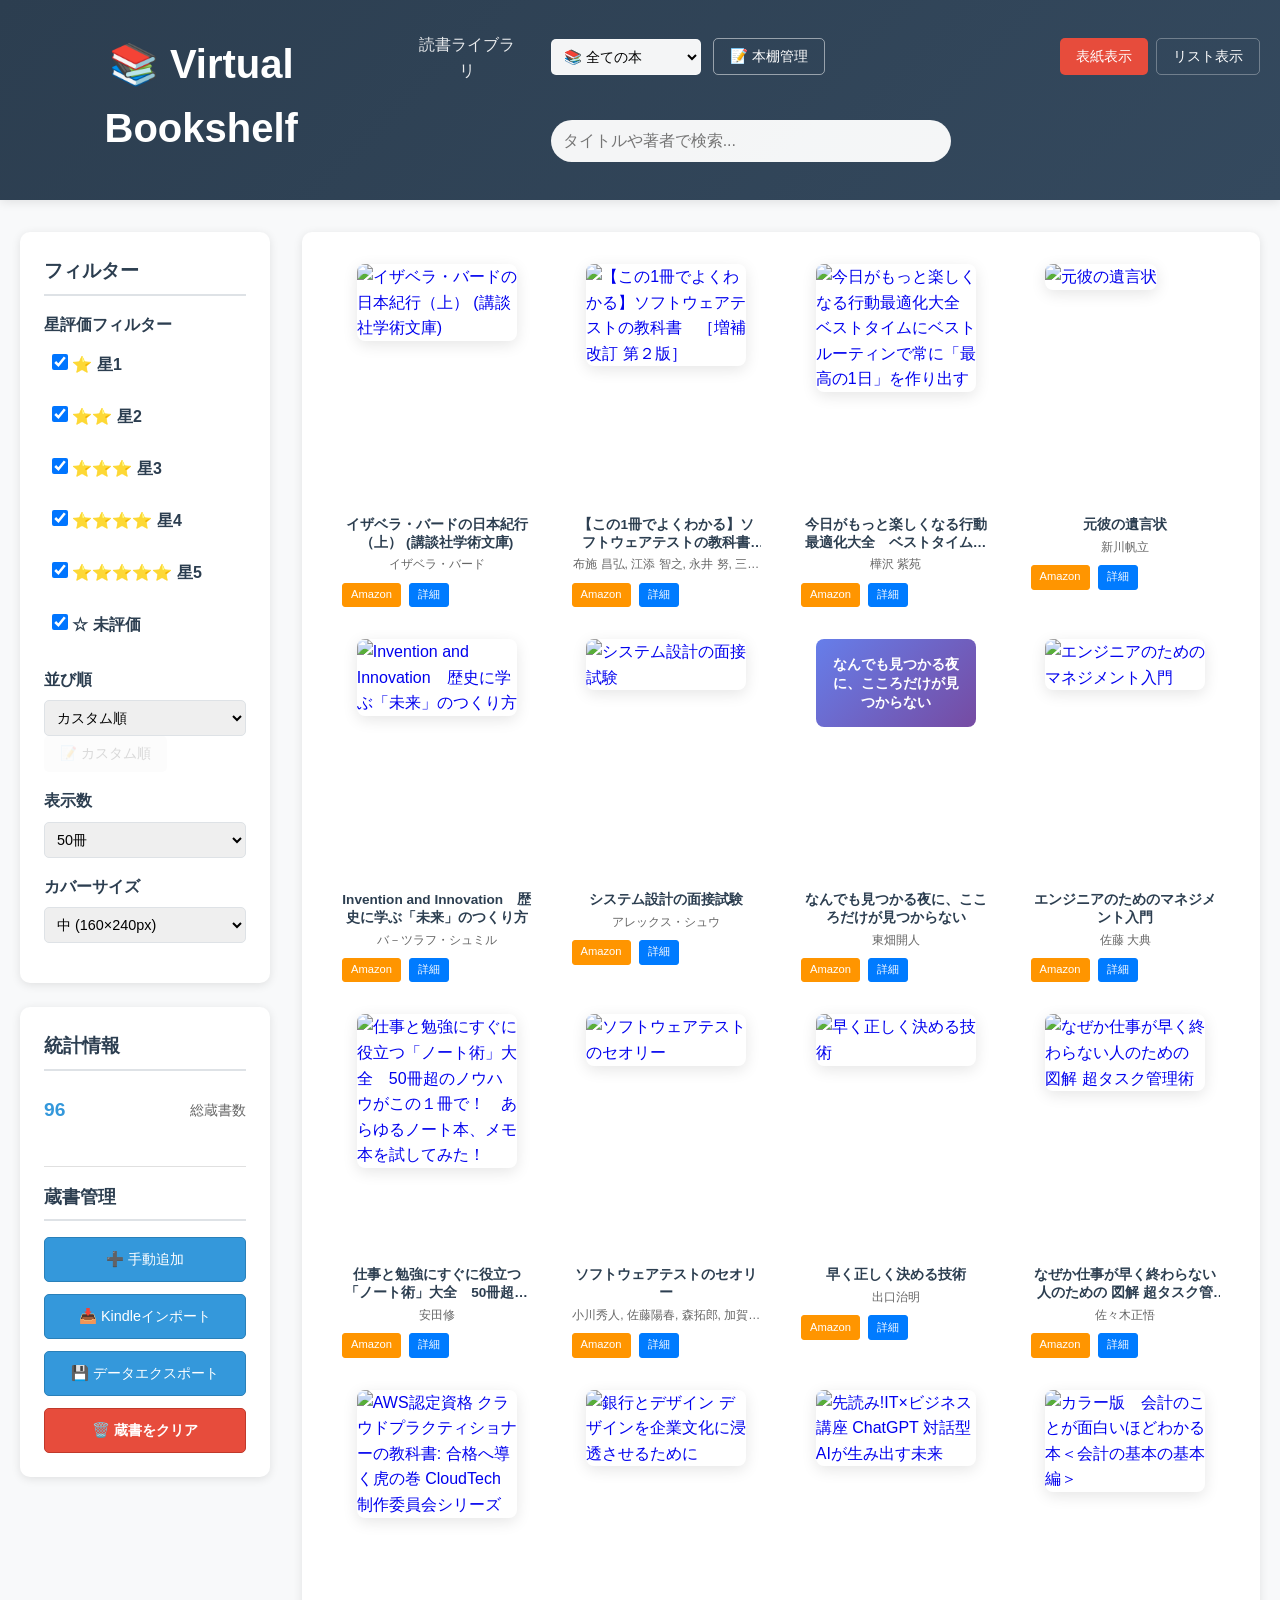
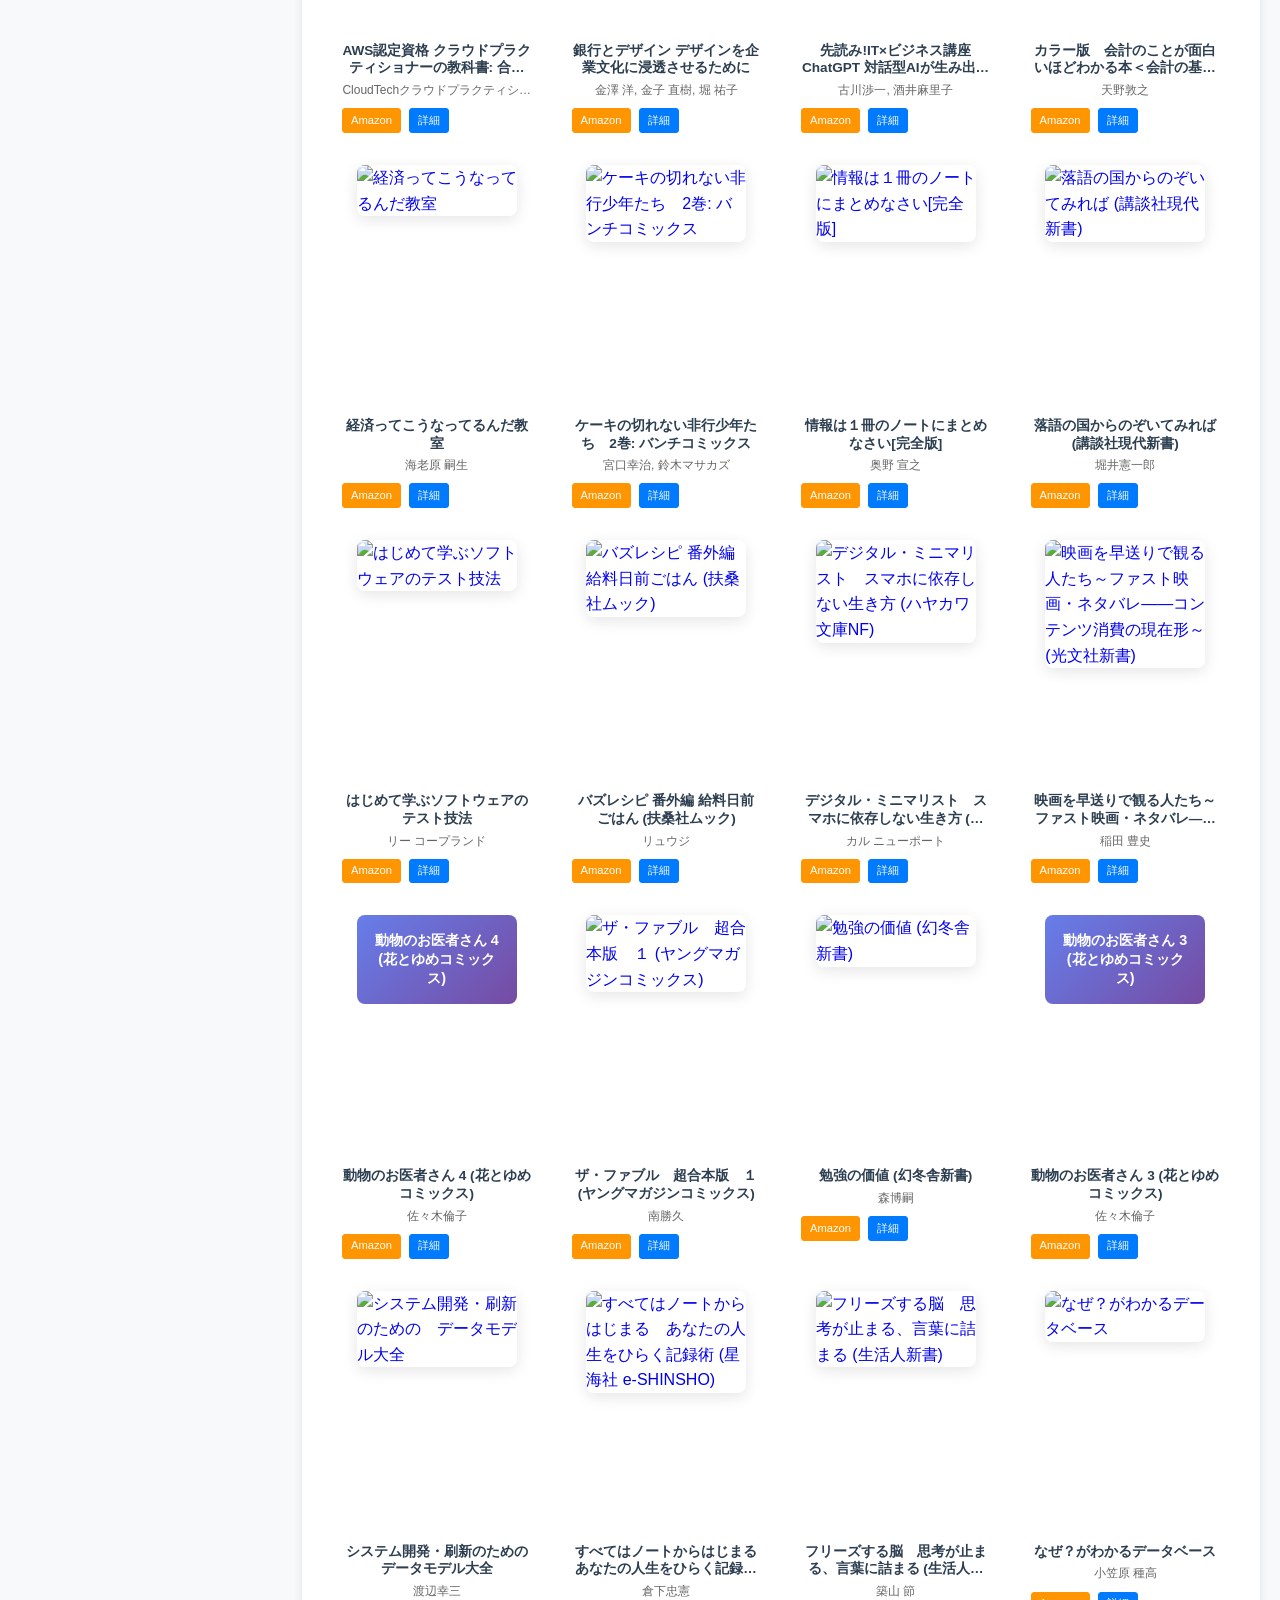
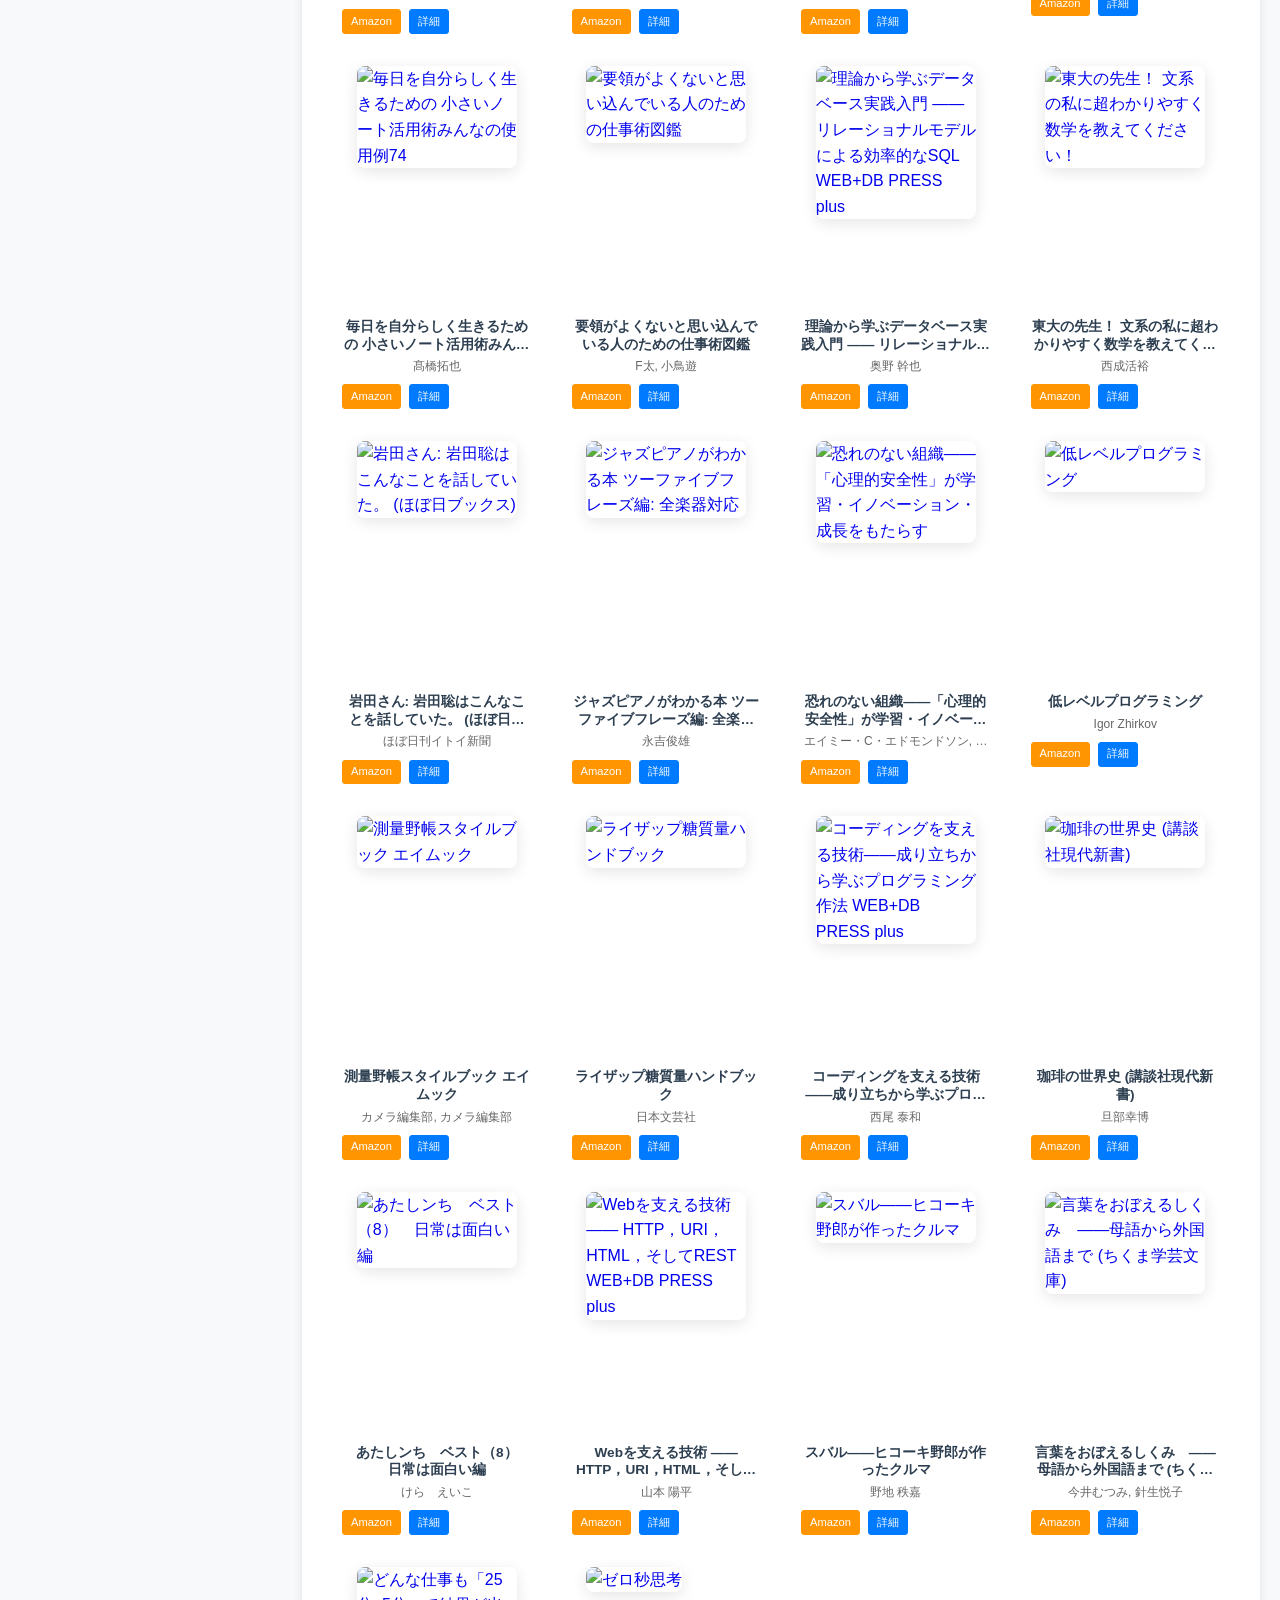
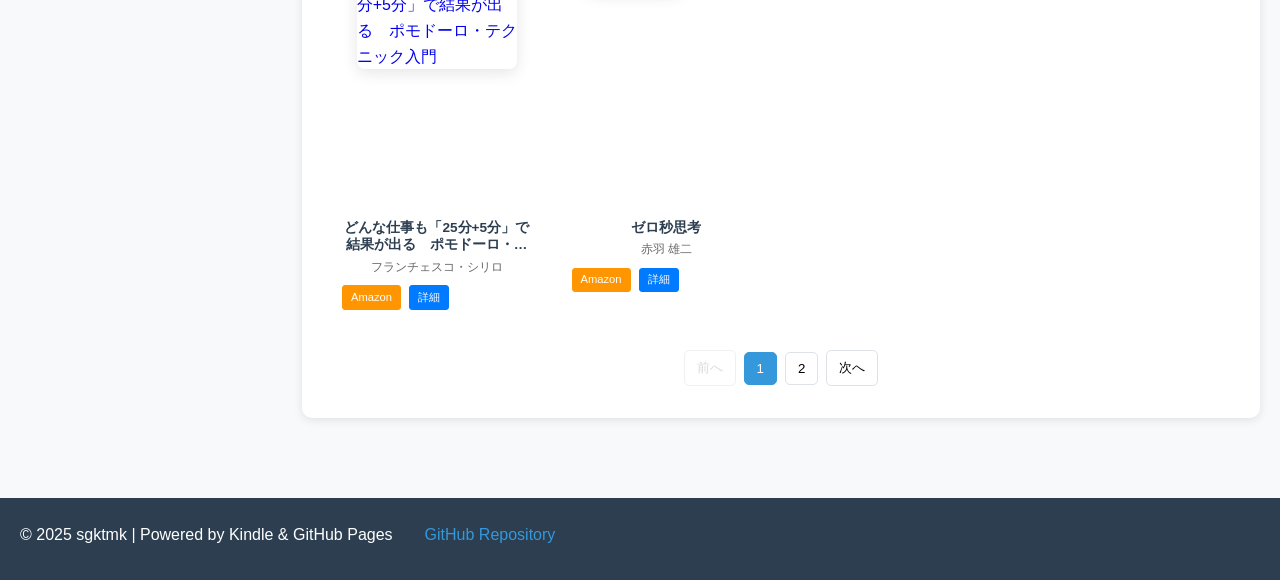
==== index.html @ 52f79abc "設定変更" ====
<!DOCTYPE html>
<html lang="ja">
<head>
    <meta charset="UTF-8">
    <meta name="viewport" content="width=device-width, initial-scale=1.0">
    <title>Virtual Bookshelf - 読書ライブラリ</title>
    <meta name="description" content="個人読書コレクション - お気に入りの本を美しく展示">
    
    <!-- Open Graph for social sharing -->
    <meta property="og:title" content="Virtual Bookshelf - 読書ライブラリ">
    <meta property="og:description" content="お気に入りコレクション">
    <meta property="og:type" content="website">
    
    <link rel="icon" href="data:image/svg+xml,<svg xmlns='http://www.w3.org/2000/svg' viewBox='0 0 100 100'><text y='.9em' font-size='90'>📚</text></svg>">
    <link rel="stylesheet" href="css/bookshelf.css">

</head>
<body>
    <header class="header">
        <div class="container">
            <h1 class="header-title">📚 Virtual Bookshelf</h1>
            <p class="header-subtitle">読書ライブラリ</p>
            
            <div class="header-controls">
                <div class="bookshelf-controls">
                    <select id="bookshelf-selector" class="bookshelf-selector">
                        <option value="all">📚 全ての本</option>
                    </select>
                    <button id="manage-bookshelves" class="btn btn-outline">📝 本棚管理</button>
                    <button id="view-static-page" class="btn btn-secondary" style="display: none;">🌐 静的ページ</button>
                </div>
                
                <div class="view-toggle">
                    <button id="view-covers" class="btn btn-primary active">表紙表示</button>
                    <button id="view-list" class="btn btn-secondary">リスト表示</button>
                </div>
                
                <div class="search-box">
                    <input type="text" id="search-input" placeholder="タイトルや著者で検索...">
                </div>
            </div>
        </div>
    </header>

    <main class="main">
        <div class="container">
            <aside class="sidebar">
                <div class="filter-section">
                    <h3>フィルター</h3>
                    
                    <div class="filter-group">
                        <label>星評価フィルター</label>
                        <div class="star-filter-checkboxes">
                            <label class="checkbox-label">
                                <input type="checkbox" id="star-1" value="1" checked>
                                ⭐ 星1
                            </label>
                            <label class="checkbox-label">
                                <input type="checkbox" id="star-2" value="2" checked>
                                ⭐⭐ 星2
                            </label>
                            <label class="checkbox-label">
                                <input type="checkbox" id="star-3" value="3" checked>
                                ⭐⭐⭐ 星3
                            </label>
                            <label class="checkbox-label">
                                <input type="checkbox" id="star-4" value="4" checked>
                                ⭐⭐⭐⭐ 星4
                            </label>
                            <label class="checkbox-label">
                                <input type="checkbox" id="star-5" value="5" checked>
                                ⭐⭐⭐⭐⭐ 星5
                            </label>
                            <label class="checkbox-label">
                                <input type="checkbox" id="star-0" value="0" checked>
                                ☆ 未評価
                            </label>
                        </div>
                    </div>
                    
                    <div class="filter-group">
                        <label>並び順</label>
                        <select id="sort-order">
                            <option value="custom" selected>カスタム順</option>
                            <option value="acquiredTime">購入日</option>
                            <option value="title">タイトル</option>
                            <option value="authors">著者</option>

                        </select>
                        <button id="sort-direction" class="btn btn-small">↓ 新しい順</button>
                    </div>
                    
                    <div class="filter-group">
                        <label>表示数</label>
                        <select id="books-per-page">
                            <option value="25">25冊</option>
                            <option value="50" selected>50冊</option>
                            <option value="100">100冊</option>
                            <option value="200">200冊</option>
                            <option value="all">全て表示</option>
                        </select>
                    </div>
                    
                    <div class="filter-group">
                        <label>カバーサイズ</label>
                        <select id="cover-size">
                            <option value="small">小 (120×180px)</option>
                            <option value="medium" selected>中 (160×240px)</option>
                            <option value="large">大 (200×300px)</option>
                        </select>
                    </div>
                </div>
                
                <div class="stats-section">
                    <h3>統計情報</h3>
                    <div class="stats">
                        <div class="stat-item">
                            <span class="stat-value" id="total-books">-</span>
                            <span class="stat-label">総蔵書数</span>
                        </div>

                    </div>
                    
                    
                    
                    <div class="library-management">
                        <h3>蔵書管理</h3>
                        <div class="management-buttons">
                            <button id="add-book-manually" class="btn btn-secondary">➕ 手動追加</button>
                            <button id="import-kindle" class="btn btn-secondary">📥 Kindleインポート</button>
                            <button id="export-unified" class="btn btn-secondary">💾 データエクスポート</button>
                            <button id="clear-library" class="btn btn-danger">🗑️ 蔵書をクリア</button>
                        </div>
                    </div>
                </div>
            </aside>

            <section class="bookshelf-container">
                <div class="loading" id="loading">
                    📚 本棚を準備中...
                </div>
                
                <!-- Bookshelf Overview Section -->
                <div class="bookshelves-overview" id="bookshelves-overview" style="display: none;">
                    <h2 class="section-title">📚 本棚一覧</h2>
                    <div class="bookshelf-overview-controls">
                        <button id="toggle-bookshelf-display" class="btn btn-secondary">🖼️ 画像表示切替</button>
                    </div>
                    <div class="bookshelves-grid" id="bookshelves-grid">
                        <!-- Bookshelves overview will be loaded here -->
                    </div>
                </div>
                
                <div class="bookshelf" id="bookshelf">
                    <!-- Books will be dynamically loaded here -->
                </div>
                
                <div class="pagination" id="pagination">
                    <!-- Pagination controls will be added here -->
                </div>
            </section>
        </div>
    </main>

    <footer class="footer">
        <div class="container">
            <p>© 2025 sgktmk | Powered by Kindle & GitHub Pages</p>
            <p>
                <a href="https://github.com/sgktmk/my-bookshelf" target="_blank" rel="noopener">
                    GitHub Repository
                </a>
            </p>
        </div>
    </footer>

    <!-- Book detail modal -->
    <div class="modal" id="book-modal">
        <div class="modal-content">
            <button class="modal-close" id="modal-close">×</button>
            <div class="modal-body" id="modal-body">
                <!-- Book details will be loaded here -->
            </div>
        </div>
    </div>

    <!-- Bookshelf Management Modal -->
    <div id="bookshelf-modal" class="modal">
        <div class="modal-content">
            <button class="modal-close" id="bookshelf-modal-close">×</button>
            <div class="modal-header">
                <h2>📚 本棚管理</h2>
                <button id="add-bookshelf" class="btn btn-primary">+ 新しい本棚</button>
            </div>
            <div id="bookshelves-list">
                <!-- Bookshelves will be inserted here -->
            </div>
        </div>
    </div>

    <!-- Bookshelf Form Modal -->
    <div id="bookshelf-form-modal" class="modal">
        <div class="modal-content">
            <button class="modal-close" id="bookshelf-form-modal-close">×</button>
            <div class="modal-header">
                <h2 id="bookshelf-form-title">📚 新しい本棚</h2>
            </div>
            <div class="modal-body">
                <div class="form-group">
                    <label for="bookshelf-name">本棚の名前 *</label>
                    <input type="text" id="bookshelf-name" placeholder="本棚の名前を入力してください" required>
                </div>
                <div class="form-group">
                    <label for="bookshelf-emoji">絵文字</label>
                    <input type="text" id="bookshelf-emoji" placeholder="📚" value="📚" maxlength="2">
                </div>
                <div class="form-group">
                    <label for="bookshelf-description">説明</label>
                    <textarea id="bookshelf-description" placeholder="本棚の説明を入力してください（任意）" rows="3"></textarea>
                </div>
                <div class="form-group">
                    <label class="checkbox-label">
                        <input type="checkbox" id="bookshelf-is-public">
                        📤 この本棚を公開する（静的ページ生成可能）
                    </label>
                </div>
                <div class="form-actions" style="margin-top: 2rem; display: flex; gap: 1rem; justify-content: flex-end;">
                    <button id="cancel-bookshelf-form" class="btn btn-secondary">キャンセル</button>
                    <button id="save-bookshelf-form" class="btn btn-primary">保存</button>
                </div>
            </div>
        </div>
    </div>

    <!-- Static Bookshelf Share Modal -->
    <div id="static-share-modal" class="modal">
        <div class="modal-content">
            <button class="modal-close" id="static-share-modal-close">×</button>
            <div class="modal-header">
                <h2>📄 静的ページ生成</h2>
            </div>
            <div class="modal-body">
                <div id="share-generation-form">

                    <div class="form-actions">
                        <button id="generate-static-page" class="btn btn-primary">📄 静的ページを生成</button>
                        <button id="cancel-static-share" class="btn btn-secondary">キャンセル</button>
                    </div>
                </div>
                <div id="share-results" style="display: none;">
                    <div class="share-result-content">
                        <!-- Generation results will be shown here -->
                    </div>
                </div>
            </div>
        </div>
    </div>

    <!-- Book Management Modals -->
    <!-- Kindle Import Modal -->
    <div id="import-modal" class="modal">
        <div class="modal-content">
            <button class="modal-close" id="import-modal-close">×</button>
            <div class="modal-header">
                <h2>📥 Kindleデータインポート</h2>
            </div>
            <div class="modal-body">
                <div class="import-options">
                    <div class="import-option">
                        <h3>ファイルからインポート</h3>
                        <input type="file" id="kindle-file-input" accept=".json" />
                        <button id="import-from-file" class="btn btn-primary">ファイルをインポート</button>
                    </div>

                </div>
                <div id="book-selection" class="book-selection" style="display: none;">
                    <h3>📚 インポートする本を選択</h3>
                    <div class="selection-controls">
                        <div class="filter-options" style="margin-bottom: 1rem;">
                            <label style="display: flex; align-items: center; gap: 0.5rem;">
                                <input type="checkbox" id="hide-existing-books" checked>
                                <span>📚 インポート済みの本を非表示にする</span>
                            </label>
                        </div>
                        <button id="select-all-books" class="btn btn-small">全て選択</button>
                        <button id="deselect-all-books" class="btn btn-small">全て解除</button>
                        <span class="selected-count">選択: <span id="selected-count">0</span>冊</span>
                    </div>
                    <div id="book-list" class="book-selection-list">
                        <!-- Book selection checkboxes will be populated here -->
                    </div>
                    <div class="import-actions">
                        <button id="import-selected-books" class="btn btn-primary" disabled>選択した本をインポート</button>
                        <button id="cancel-import" class="btn btn-secondary">キャンセル</button>
                    </div>
                </div>
                <div id="import-results" class="import-results" style="display: none;">
                    <!-- Import results will be shown here -->
                </div>
            </div>
        </div>
    </div>

    <!-- Manual Book Addition Modal -->
    <div id="add-book-modal" class="modal">
        <div class="modal-content">
            <button class="modal-close" id="add-book-modal-close">×</button>
            <div class="modal-header">
                <h2>➕ 手動で本を追加</h2>
            </div>
            <div class="modal-body">
                <div class="add-book-options">
                    <div class="add-option">
                        <h3>本の情報を入力</h3>
                        <div class="form-group">
                            <label for="manual-asin">ASIN</label>
                            <div class="asin-input-container">
                                <input type="text" id="manual-asin" placeholder="B012345678" maxlength="10" />
                                <button type="button" id="fetch-book-info" class="btn btn-small btn-secondary">📥 自動取得</button>
                            </div>
                            <div class="asin-status" id="asin-status" style="display: none;"></div>
                        </div>
                        <div class="form-group">
                            <label for="manual-title">タイトル</label>
                            <input type="text" id="manual-title" placeholder="書籍タイトル" />
                        </div>
                        <div class="form-group">
                            <label for="manual-authors">著者</label>
                            <input type="text" id="manual-authors" placeholder="著者名" />
                        </div>

                        <button id="add-manually" class="btn btn-primary">手動追加</button>
                    </div>
                </div>
                <div id="add-book-results" class="add-results" style="display: none;">
                    <!-- Addition results will be shown here -->
                </div>
            </div>
        </div>
    </div>

    <script src="js/book-manager.js"></script>
    <script src="js/highlights.js"></script>
    <script src="js/static-bookshelf-generator.js"></script>
    <script src="js/bookshelf.js"></script>
</body>
</html>
---- css/bookshelf.css ----
/* Virtual Bookshelf Styles */
:root {
    --primary-color: #2c3e50;
    --secondary-color: #3498db;
    --accent-color: #e74c3c;
    --text-color: #2c3e50;
    --bg-color: #f8f9fa;
    --border-color: #dee2e6;
    --shadow-color: rgba(0, 0, 0, 0.1);
    --book-width: 160px;
    --book-height: 240px;
}

/* Cover Size Variants */
.bookshelf.size-small {
    --book-width: 120px;
    --book-height: 180px;
}

.bookshelf.size-medium {
    --book-width: 160px;
    --book-height: 240px;
}

.bookshelf.size-large {
    --book-width: 200px;
    --book-height: 300px;
}

* {
    margin: 0;
    padding: 0;
    box-sizing: border-box;
}

body {
    font-family: 'Segoe UI', Tahoma, Geneva, Verdana, sans-serif;
    background-color: var(--bg-color);
    color: var(--text-color);
    line-height: 1.6;
}

.container {
    max-width: 1400px;
    margin: 0 auto;
    padding: 0 20px;
}

/* Header Styles */
.header {
    background: linear-gradient(135deg, var(--primary-color), #34495e);
    color: white;
    padding: 2rem 0;
    box-shadow: 0 2px 10px var(--shadow-color);
}

.header-title {
    font-size: 2.5rem;
    margin-bottom: 0.5rem;
    text-align: center;
}

.header-subtitle {
    text-align: center;
    opacity: 0.9;
    margin-bottom: 2rem;
}

.header-controls {
    display: flex;
    justify-content: space-between;
    align-items: center;
    gap: 2rem;
    flex-wrap: wrap;
}

.view-toggle {
    display: flex;
    gap: 0.5rem;
}

.search-box {
    flex-grow: 1;
    max-width: 400px;
}

.search-box input {
    width: 100%;
    padding: 0.75rem;
    border: none;
    border-radius: 25px;
    font-size: 1rem;
    background: rgba(255, 255, 255, 0.95);
}

/* Button Styles */
.btn {
    padding: 0.5rem 1rem;
    border: none;
    border-radius: 5px;
    cursor: pointer;
    font-size: 0.9rem;
    transition: all 0.3s ease;
    font-family: inherit;
}

.btn-primary {
    background-color: var(--secondary-color);
    color: white;
}

.btn-secondary {
    background-color: transparent;
    color: white;
    border: 1px solid rgba(255, 255, 255, 0.3);
}

.btn-small {
    padding: 0.25rem 0.5rem;
    font-size: 0.8rem;
}

.btn:hover {
    transform: translateY(-1px);
    box-shadow: 0 2px 5px var(--shadow-color);
}

.btn.active, .btn-primary.active {
    background-color: var(--accent-color);
}

/* Main Layout */
.main {
    padding: 2rem 0;
    min-height: calc(100vh - 200px);
}

.container {
    display: flex;
    gap: 2rem;
}

/* Sidebar Styles */
.sidebar {
    width: 250px;
    flex-shrink: 0;
}

.filter-section, .stats-section {
    background: white;
    padding: 1.5rem;
    border-radius: 10px;
    box-shadow: 0 2px 10px var(--shadow-color);
    margin-bottom: 1.5rem;
}

.filter-section h3, .stats-section h3 {
    margin-bottom: 1rem;
    color: var(--primary-color);
    border-bottom: 2px solid var(--border-color);
    padding-bottom: 0.5rem;
}

.filter-group {
    margin-bottom: 1rem;
}

.filter-group label {
    display: block;
    margin-bottom: 0.5rem;
    font-weight: 600;
    color: var(--text-color);
}

.filter-group select {
    width: 100%;
    padding: 0.5rem;
    border: 1px solid var(--border-color);
    border-radius: 5px;
    font-size: 0.9rem;
}

/* Stats Section */
.stats {
    display: grid;
    gap: 0.5rem;
}

.stat-item {
    display: flex;
    justify-content: space-between;
    align-items: center;
    padding: 0.5rem 0;
    border-bottom: 1px solid var(--border-color);
}

.stat-item:last-child {
    border-bottom: none;
}

.stat-value {
    font-weight: bold;
    font-size: 1.2rem;
    color: var(--secondary-color);
}

.stat-label {
    font-size: 0.9rem;
    color: #666;
}

/* Bookshelf Container */
.bookshelf-container {
    flex: 1;
    background: white;
    border-radius: 10px;
    padding: 2rem;
    box-shadow: 0 2px 10px var(--shadow-color);
}

.loading {
    text-align: center;
    padding: 3rem;
    font-size: 1.2rem;
    color: #666;
}

/* Bookshelf Grid */
.bookshelf {
    display: grid;
    gap: 1.5rem;
    margin-bottom: 2rem;
}

/* Cover View */
.bookshelf.view-covers {
    grid-template-columns: repeat(auto-fill, minmax(var(--book-width), 1fr));
}

/* List View */
.bookshelf.view-list {
    grid-template-columns: 1fr;
    gap: 0.5rem;
}

/* Hybrid View */
.bookshelf.view-hybrid {
    display: flex;
    flex-direction: column;
    gap: 2rem;
}

/* Book Item Styles */
.book-item {
    position: relative;
    transition: all 0.3s ease;
    cursor: pointer;
}

.book-item:hover {
    transform: translateY(-5px);
}

/* Cover Display */
.book-cover-container {
    position: relative;
    width: var(--book-width);
    height: var(--book-height);
    margin: 0 auto;
}

.book-cover {
    width: 100%;
    height: 100%;
    object-fit: cover;
    border-radius: 8px;
    box-shadow: 0 4px 15px var(--shadow-color);
    transition: all 0.3s ease;
}

.book-cover:hover {
    box-shadow: 0 8px 25px rgba(0, 0, 0, 0.2);
}

.book-cover-placeholder {
    width: 100%;
    height: 100%;
    background: linear-gradient(135deg, #667eea 0%, #764ba2 100%);
    border-radius: 8px;
    display: flex;
    align-items: center;
    justify-content: center;
    color: white;
    font-weight: bold;
    text-align: center;
    padding: 1rem;
    font-size: 0.9rem;
    line-height: 1.3;
}

/* Book Info */
.book-info {
    text-align: center;
    margin-top: 0.75rem;
    padding: 0 0.5rem;
}

.book-title {
    font-size: 0.85rem;
    font-weight: 600;
    color: var(--text-color);
    margin-bottom: 0.25rem;
    line-height: 1.3;
    display: -webkit-box;
    -webkit-line-clamp: 2;
    -webkit-box-orient: vertical;
    overflow: hidden;
}

.book-author {
    font-size: 0.75rem;
    color: #666;
    display: -webkit-box;
    -webkit-line-clamp: 1;
    -webkit-box-orient: vertical;
    overflow: hidden;
}

.book-memo {
    font-size: 0.7rem;
    color: var(--accent-color);
    margin-top: 0.5rem;
    padding: 0.25rem 0.5rem;
    background: rgba(74, 144, 226, 0.1);
    border-radius: 5px;
    border-left: 3px solid var(--accent-color);
    font-style: italic;
    line-height: 1.3;
    white-space: pre-wrap;
    word-wrap: break-word;
    overflow-wrap: break-word;
    max-height: 4.5rem;
    overflow-y: auto;
}

/* List View Styles */
.bookshelf.view-list .book-item {
    display: flex;
    align-items: center;
    padding: 0.75rem;
    border: 1px solid var(--border-color);
    border-radius: 8px;
    background: white;
}

.bookshelf.view-list .book-cover-container {
    width: 60px;
    height: 80px;
    margin-right: 1rem;
    flex-shrink: 0;
}

.bookshelf.view-list .book-info {
    text-align: left;
    margin-top: 0;
    flex: 1;
}

.bookshelf.view-list .book-title {
    font-size: 1rem;
    -webkit-line-clamp: 1;
}

.bookshelf.view-list .book-author {
    font-size: 0.85rem;
}

/* Status Badges */
.status-badge {
    position: absolute;
    top: 5px;
    right: 5px;
    padding: 0.2rem 0.5rem;
    font-size: 0.7rem;
    border-radius: 12px;
    color: white;
    font-weight: bold;
}

.status-read {
    background-color: #27ae60;
}

.status-unknown {
    background-color: #95a5a6;
}


/* Hybrid View */
.all-books-section {
    margin-bottom: 2rem;
}

.section-title {
    font-size: 1.5rem;
    margin-bottom: 1rem;
    color: var(--primary-color);
    border-bottom: 2px solid var(--secondary-color);
    padding-bottom: 0.5rem;
}


.all-books-list {
    display: grid;
    grid-template-columns: 1fr;
    gap: 0.5rem;
}

/* Modal Styles */
.modal {
    display: none;
    position: fixed;
    top: 0;
    left: 0;
    width: 100%;
    height: 100%;
    background-color: rgba(0, 0, 0, 0.8);
    z-index: 1000;
    overflow-y: auto;
}

.modal.show {
    display: flex;
    align-items: center;
    justify-content: center;
    padding: 2rem;
}

.modal-content {
    background: white;
    border-radius: 15px;
    max-width: 900px;
    width: 100%;
    max-height: 90vh;
    overflow-y: auto;
    position: relative;
}

.modal-close {
    position: absolute;
    top: 15px;
    right: 20px;
    background: none;
    border: none;
    font-size: 2rem;
    cursor: pointer;
    color: #666;
    z-index: 10;
}

.modal-body {
    padding: 2rem;
    padding-top: 3rem;
}

/* Book Detail Styles */
.book-detail-header {
    display: flex;
    gap: 1.5rem;
    margin-bottom: 2rem;
    align-items: flex-start;
}

.book-detail-cover {
    width: 120px;
    height: 180px;
    object-fit: cover;
    border-radius: 8px;
    box-shadow: 0 4px 12px rgba(0, 0, 0, 0.15);
    flex-shrink: 0;
}

.book-detail-cover-placeholder {
    width: 120px;
    height: 180px;
    background: linear-gradient(135deg, #f8f9fa, #e9ecef);
    border-radius: 8px;
    display: flex;
    align-items: center;
    justify-content: center;
    font-size: 3rem;
    color: #6c757d;
    flex-shrink: 0;
}

.book-detail-info {
    flex: 1;
    min-width: 0;
}

/* Book Links Styles */
.book-links {
    margin-top: 0.5rem;
    margin-bottom: 0.5rem;
    display: flex;
    gap: 0.5rem;
}

.book-link {
    padding: 0.15rem 0.5rem;
    border-radius: 3px;
    text-decoration: none;
    font-size: 0.7rem;
    font-weight: 500;
    transition: all 0.2s ease;
    border: 1px solid;
    text-align: center;
    width: fit-content;
}

.book-links .book-link.amazon-link {
    background-color: #ff9500;
    color: white;
    border-color: #ff9500;
    padding: 0.15rem 0.5rem !important;
    border-radius: 3px !important;
    margin: 0 !important;
    font-weight: 500 !important;
}

.book-links .book-link.amazon-link:hover {
    background-color: #e6850e;
    border-color: #e6850e;
    transform: none !important;
    box-shadow: none !important;
}

.book-link.detail-link {
    background-color: #007bff;
    color: white;
    border-color: #007bff;
}

.book-link.detail-link:hover {
    background-color: #0056b3;
    border-color: #0056b3;
}

.book-cover-link {
    display: block;
    text-decoration: none;
}

/* ASIN Input Container */
.asin-input-container {
    display: flex;
    gap: 0.5rem;
    align-items: center;
}

.asin-input-container input {
    flex: 1;
}

.asin-input-container .btn {
    white-space: nowrap;
    min-width: 100px;
    font-size: 0.9rem;
    font-weight: 600;
    color: white;
    background-color: #007bff;
    border: 2px solid #007bff;
    padding: 0.5rem 1rem;
}

.asin-input-container .btn:hover {
    background-color: #0056b3;
    border-color: #0056b3;
}

.asin-status {
    margin-top: 0.5rem;
    padding: 0.5rem;
    border-radius: 4px;
    font-size: 0.9rem;
}

.asin-status.loading {
    background-color: #e3f2fd;
    color: #1976d2;
    border: 1px solid #bbdefb;
}

.asin-status.success {
    background-color: #e8f5e8;
    color: #2e7d32;
    border: 1px solid #c8e6c9;
}

.asin-status.error {
    background-color: #ffebee;
    color: #c62828;
    border: 1px solid #ffcdd2;
}

/* Pagination */
.pagination {
    display: flex;
    justify-content: center;
    align-items: center;
    gap: 0.5rem;
    margin-top: 2rem;
}

.pagination button {
    padding: 0.5rem 0.75rem;
    border: 1px solid var(--border-color);
    background: white;
    cursor: pointer;
    border-radius: 5px;
    transition: all 0.3s ease;
}

.pagination button:hover:not(:disabled) {
    background-color: var(--secondary-color);
    color: white;
}

.pagination button:disabled {
    opacity: 0.5;
    cursor: not-allowed;
}

.pagination .current-page {
    background-color: var(--secondary-color);
    color: white;
    border-color: var(--secondary-color);
}

/* Footer */
.footer {
    background-color: var(--primary-color);
    color: white;
    text-align: center;
    padding: 1.5rem 0;
    margin-top: 3rem;
}

.footer p {
    margin-bottom: 0.5rem;
}

.footer a {
    color: var(--secondary-color);
    text-decoration: none;
}

.footer a:hover {
    text-decoration: underline;
}

/* Responsive Design */
@media (max-width: 768px) {
    :root {
        --book-width: 120px;
        --book-height: 180px;
    }
    
    .container {
        flex-direction: column;
        gap: 1rem;
    }
    
    .sidebar {
        width: 100%;
        order: 2;
    }
    
    .bookshelf-container {
        order: 1;
    }
    
    .header-controls {
        flex-direction: column;
        gap: 1rem;
    }
    
    .view-toggle {
        justify-content: center;
    }
    
    .bookshelf.view-covers {
        grid-template-columns: repeat(auto-fill, minmax(100px, 1fr));
        gap: 1rem;
    }
    
    .modal-content {
        margin: 1rem;
        max-height: 85vh;
    }
}

@media (max-width: 480px) {
    :root {
        --book-width: 100px;
        --book-height: 150px;
    }
    
    .header-title {
        font-size: 2rem;
    }
    
    .bookshelf.view-covers {
        grid-template-columns: repeat(3, 1fr);
    }
    
    .filter-section, .stats-section {
        padding: 1rem;
    }
}

/* Animation & Transitions */
.book-item {
    animation: fadeInUp 0.6s ease-out;
}

@keyframes fadeInUp {
    from {
        opacity: 0;
        transform: translateY(30px);
    }
    to {
        opacity: 1;
        transform: translateY(0);
    }
}

.loading {
    animation: pulse 2s ease-in-out infinite alternate;
}

@keyframes pulse {
    from {
        opacity: 0.6;
    }
    to {
        opacity: 1;
    }
}

/* Highlight Section in Modal */
.book-highlights {
    margin-top: 2rem;
    padding-top: 2rem;
    border-top: 2px solid var(--border-color);
}

.highlight-item {
    background: #f8f9fa;
    padding: 1rem;
    margin-bottom: 1rem;
    border-left: 4px solid var(--secondary-color);
    border-radius: 0 5px 5px 0;
}

.highlight-text {
    font-style: italic;
    margin-bottom: 0.5rem;
}

.highlight-note {
    font-size: 0.9rem;
    color: #666;
}

/* Export Section */
.export-section {
    margin-top: 1.5rem;
    padding-top: 1.5rem;
    border-top: 2px solid var(--border-color);
}

.export-note {
    font-size: 0.8rem;
    color: #666;
    margin-top: 0.5rem;
    text-align: center;
}

/* Amazon Link Styles */
.amazon-link {
    display: inline-block;
    background-color: #ff9500;
    color: white;
    padding: 0.75rem 1.5rem;
    text-decoration: none;
    border-radius: 25px;
    font-weight: bold;
    margin: 1rem 0;
    transition: all 0.3s ease;
}

.amazon-link:hover {
    background-color: #e6850e;
    transform: translateY(-2px);
    box-shadow: 0 4px 15px rgba(255, 149, 0, 0.3);
}

/* Note Help Text */
.note-help {
    font-size: 0.8rem;
    color: #666;
    margin-top: 0.5rem;
    font-style: italic;
}

/* Hide Button Styles */
.btn-danger {
    background-color: #e74c3c;
    color: white;
    border: none;
    padding: 0.75rem 1.5rem;
    border-radius: 5px;
    font-weight: bold;
    cursor: pointer;
    transition: all 0.3s ease;
    margin: 0 0.5rem;
}

.btn-danger:hover {
    background-color: #c0392b;
    transform: translateY(-1px);
}

/* Button Layout Improvements */
.book-actions {
    display: flex;
    gap: 0.75rem;
    align-items: center;
    flex-wrap: wrap;
    margin-top: 1rem;
}

/* Bookshelf Management Styles */
.bookshelf-controls {
    display: flex;
    gap: 0.75rem;
    align-items: center;
}

.bookshelf-selector {
    padding: 0.5rem;
    border: 1px solid rgba(255, 255, 255, 0.3);
    border-radius: 5px;
    background: rgba(255, 255, 255, 0.95);
    font-size: 0.9rem;
    min-width: 150px;
}

.btn-outline {
    background-color: transparent;
    color: white;
    border: 1px solid rgba(255, 255, 255, 0.5);
}

.btn-outline:hover {
    background-color: rgba(255, 255, 255, 0.1);
}

.modal-header {
    display: flex;
    justify-content: flex-start;
    align-items: center;
    margin-bottom: 2rem;
    padding-bottom: 1rem;
    padding-right: 60px; /* 閉じるボタンのスペースを確保 */
    border-bottom: 2px solid var(--border-color);
    gap: 1rem;
}

.modal-header h2 {
    margin: 0;
    flex: 1;
}

.modal-header .btn {
    margin-left: auto;
}

.bookshelf-item {
    display: flex;
    justify-content: space-between;
    align-items: center;
    padding: 1rem;
    margin-bottom: 1rem;
    border: 1px solid var(--border-color);
    border-radius: 8px;
    background: #f8f9fa;
}

.bookshelf-info h4 {
    margin: 0 0 0.5rem 0;
    color: var(--primary-color);
}

.bookshelf-info p {
    margin: 0 0 0.5rem 0;
    color: #666;
    font-size: 0.9rem;
}

.book-count {
    font-size: 0.8rem;
    color: var(--secondary-color);
    font-weight: bold;
}

.bookshelf-actions {
    display: flex;
    gap: 0.5rem;
}

.bookshelf-actions select {
    padding: 0.25rem;
    margin-right: 0.5rem;
    border: 1px solid var(--border-color);
    border-radius: 3px;
    font-size: 0.85rem;
}

.bookshelf-select {
    padding: 0.5rem;
    border: 1px solid var(--border-color);
    border-radius: 5px;
    font-size: 0.9rem;
    background: white;
    color: var(--text-color);
}

.add-to-bookshelf {
    background-color: var(--secondary-color);
    color: white;
    border: none;
}

/* Bookshelf Overview Styles */
.bookshelves-overview {
    margin-bottom: 2rem;
    padding-bottom: 2rem;
    border-bottom: 2px solid var(--border-color);
}

.bookshelf-overview-controls {
    display: flex;
    justify-content: flex-end;
    margin-bottom: 1rem;
}

.bookshelf-overview-controls .btn {
    background-color: var(--secondary-color) !important;
    color: white !important;
    border: 1px solid var(--secondary-color) !important;
}

.bookshelf-overview-controls .btn:hover {
    background-color: var(--primary-color) !important;
    border-color: var(--primary-color) !important;
}

.bookshelves-grid {
    display: grid;
    grid-template-columns: repeat(auto-fill, minmax(300px, 1fr));
    gap: 1.5rem;
}

.bookshelf-preview {
    border: 1px solid var(--border-color);
    border-radius: 10px;
    padding: 1.5rem;
    background: #f8f9fa;
    cursor: pointer;
    transition: all 0.3s ease;
}

.bookshelf-preview:hover {
    transform: translateY(-2px);
    box-shadow: 0 4px 15px var(--shadow-color);
}

.bookshelf-preview h3 {
    margin: 0 0 0.5rem 0;
    color: var(--primary-color);
    font-size: 1.2rem;
}

.bookshelf-preview p {
    margin: 0 0 1rem 0;
    color: #666;
    font-size: 0.9rem;
}

.bookshelf-preview-books {
    display: flex;
    gap: 0.5rem;
    flex-wrap: wrap;
}

.bookshelf-preview-book {
    width: 40px;
    height: 60px;
    border-radius: 3px;
    overflow: hidden;
    box-shadow: 0 2px 5px var(--shadow-color);
}

.bookshelf-preview-book img {
    width: 100%;
    height: 100%;
    object-fit: cover;
}

.bookshelf-preview-placeholder {
    background: linear-gradient(135deg, #667eea 0%, #764ba2 100%);
    display: flex;
    align-items: center;
    justify-content: center;
    color: white;
    font-size: 0.7rem;
    font-weight: bold;
}

.bookshelf-preview.text-only .bookshelf-preview-books {
    display: none;
}

/* Library Management Section */
.library-management {
    margin-top: 2rem;
    padding-top: 1rem;
    border-top: 1px solid #e0e0e0;
}

.library-management h3 {
    margin-bottom: 1rem;
    font-size: 1.1rem;
    color: #2c3e50;
}

.management-buttons {
    display: flex;
    flex-direction: column;
    gap: 0.75rem;
}

.management-buttons .btn {
    width: 100%;
    text-align: center;
    font-size: 0.9rem;
    padding: 0.75rem;
    color: white !important;
    background-color: #3498db;
    border: 1px solid #2980b9;
}

.management-buttons .btn:hover {
    background-color: #2980b9;
    color: white !important;
}

.management-buttons .btn-danger {
    margin: 0;
    background-color: #e74c3c;
    border: 1px solid #c0392b;
}

.management-buttons .btn-danger:hover {
    background-color: #c0392b;
}

/* Import Modal Styles */
.import-options {
    display: flex;
    flex-direction: column;
    gap: 2rem;
    margin-bottom: 2rem;
}

.import-option {
    padding: 1.5rem;
    border: 2px solid #e0e0e0;
    border-radius: 10px;
    background: #f9f9f9;
}

.import-option h3 {
    margin-bottom: 1rem;
    color: #2c3e50;
}

.import-option input[type="file"] {
    margin-bottom: 1rem;
    padding: 0.5rem;
    border: 1px solid #ddd;
    border-radius: 5px;
    width: 100%;
}

.import-results {
    background: #f0f8ff;
    border: 1px solid #3498db;
    border-radius: 10px;
    padding: 1.5rem;
    margin-top: 1rem;
}

.import-summary h3 {
    color: #2c3e50;
    margin-bottom: 1rem;
}

.import-stats {
    display: grid;
    grid-template-columns: repeat(auto-fit, minmax(120px, 1fr));
    gap: 1rem;
    margin-bottom: 1rem;
}

.import-stats .stat-item {
    text-align: center;
    background: white;
    padding: 1rem;
    border-radius: 8px;
    border: 1px solid #e0e0e0;
}

.import-stats .stat-value.success {
    color: #27ae60;
    font-weight: bold;
}

.import-stats .stat-value.warning {
    color: #f39c12;
    font-weight: bold;
}

.import-note {
    font-style: italic;
    color: #666;
    margin-bottom: 0;
}

/* Add Book Modal Styles */
.add-book-options {
    display: flex;
    flex-direction: column;
    gap: 2rem;
    margin-bottom: 2rem;
}

.add-option {
    padding: 1.5rem;
    border: 2px solid #e0e0e0;
    border-radius: 10px;
    background: #f9f9f9;
}

.add-option h3 {
    margin-bottom: 1rem;
    color: #2c3e50;
}

.form-group {
    margin-bottom: 1rem;
}

.form-group label {
    display: block;
    margin-bottom: 0.5rem;
    font-weight: bold;
    color: #2c3e50;
}

.form-group input,
.form-group select {
    width: 100%;
    padding: 0.75rem;
    border: 1px solid #ddd;
    border-radius: 5px;
    font-size: 1rem;
}

.form-group input:focus,
.form-group select:focus {
    outline: none;
    border-color: #3498db;
    box-shadow: 0 0 0 2px rgba(52, 152, 219, 0.2);
}

.form-group small,
.field-help {
    display: block;
    margin-top: 0.25rem;
    font-size: 0.8rem;
    color: #6c757d;
    line-height: 1.3;
    font-weight: normal;
}

.add-results {
    background: #f0f9ff;
    border: 1px solid #27ae60;
    border-radius: 10px;
    padding: 1.5rem;
    margin-top: 1rem;
}

.add-success h3 {
    color: #27ae60;
    margin-bottom: 1rem;
}

.added-book-info p {
    margin-bottom: 0.5rem;
    color: #2c3e50;
}

/* Delete Button Specific Styles */
.delete-btn {
    background-color: #e74c3c !important;
    border-color: #c0392b !important;
}

.delete-btn:hover {
    background-color: #c0392b !important;
    border-color: #a93226 !important;
}

/* Responsive Modal Improvements */
@media (max-width: 768px) {
    .import-options,
    .add-book-options {
        gap: 1rem;
    }
    
    .import-option,
    .add-option {
        padding: 1rem;
    }
    
    .import-stats {
        grid-template-columns: repeat(2, 1fr);
        gap: 0.5rem;
    }
    
    .management-buttons {
        gap: 0.5rem;
    }
}

/* Book Selection Styles */
.book-selection {
    background: #f8f9fa;
    border-radius: 8px;
    padding: 1.5rem;
    margin-top: 1rem;
}

.selection-controls {
    display: flex;
    justify-content: space-between;
    align-items: center;
    margin-bottom: 1rem;
    padding-bottom: 0.5rem;
    border-bottom: 1px solid #dee2e6;
}

.selection-controls .btn {
    padding: 0.25rem 0.5rem;
    font-size: 0.875rem;
}

.selected-count {
    font-weight: 500;
    color: #495057;
}

.book-selection-list {
    max-height: 300px;
    overflow-y: auto;
    border: 1px solid #dee2e6;
    border-radius: 4px;
    background: white;
    margin-bottom: 1rem;
}

.book-selection-item {
    display: flex;
    align-items: center;
    padding: 0.75rem;
    border-bottom: 1px solid #f1f3f4;
    transition: background-color 0.15s ease;
}

.book-selection-item:hover {
    background: #f8f9fa;
}

.book-selection-item:last-child {
    border-bottom: none;
}

.book-selection-item input[type="checkbox"] {
    margin-right: 0.75rem;
    transform: scale(1.2);
}

.book-selection-info {
    flex: 1;
}

.book-selection-title {
    font-weight: 500;
    color: #212529;
    margin-bottom: 0.25rem;
}

.book-selection-author {
    font-size: 0.875rem;
    color: #6c757d;
}

.book-selection-meta {
    font-size: 0.75rem;
    color: #868e96;
    margin-top: 0.25rem;
}

.import-actions {
    display: flex;
    gap: 0.5rem;
    justify-content: flex-end;
    padding-top: 1rem;
    border-top: 1px solid #dee2e6;
}

/* Book Edit Styles */
.book-edit-section {
    background: #f8f9fa;
    padding: 1rem;
    border-radius: 8px;
    margin-bottom: 1rem;
}

.edit-field {
    margin-bottom: 0.75rem;
}

.edit-field label {
    display: block;
    font-weight: 500;
    margin-bottom: 0.25rem;
    color: #495057;
}

.edit-field input {
    width: 100%;
    padding: 0.5rem;
    border: 1px solid #dee2e6;
    border-radius: 4px;
    font-size: 0.875rem;
}

.save-book-changes {
    background: #28a745;
    color: white;
}

/* Large Textarea */
.large-textarea {
    min-height: 120px;
    resize: vertical;
    font-family: inherit;
    line-height: 1.5;
    width: 100%;
    padding: 12px 16px;
    border: 1px solid #ddd;
    border-radius: 6px;
    box-sizing: border-box;
    font-size: 14px;
}

.note-preview {
    background: #f8f9fa;
    padding: 0.75rem;
    border-radius: 4px;
    margin-top: 0.5rem;
    border-left: 3px solid #007bff;
}

.note-preview-content {
    white-space: pre-wrap;
    font-size: 0.875rem;
    line-height: 1.4;
}

@media (max-width: 768px) {
    .selection-controls {
        flex-direction: column;
        gap: 0.5rem;
        align-items: stretch;
    }
    
    .book-selection-list {
        max-height: 250px;
    }
    
    .import-actions {
        flex-direction: column;
    }
    
    .edit-field input {
        font-size: 1rem;
    }
    
    .large-textarea {
        min-height: 100px;
        padding: 10px 12px;
        font-size: 16px; /* モバイルでズームを防ぐため16px以上 */
    }
}

/* Bookshelf Edit Button Styles */
.bookshelf-item .edit-bookshelf {
    background: #007bff;
    color: white;
    border: 1px solid #007bff;
}

.bookshelf-item .edit-bookshelf:hover {
    background: #0056b3;
    border-color: #0056b3;
}

.bookshelf-item .delete-bookshelf {
    background: #dc3545;
    color: white;
    border: 1px solid #dc3545;
}

.bookshelf-item .delete-bookshelf:hover {
    background: #c82333;
    border-color: #bd2130;
}

/* Drag and Drop Styles */
.book-item.dragging {
    opacity: 0.5;
    transform: rotate(5deg);
    z-index: 1000;
}

.all-books-list.drag-over {
    background-color: rgba(52, 152, 219, 0.1);
    border: 2px dashed var(--secondary-color);
    border-radius: 8px;
}

.book-item.drag-placeholder {
    visibility: hidden;
}

/* Drag Handle Styles */
.drag-handle {
    position: absolute;
    top: 5px;
    right: 5px;
    background: rgba(0, 0, 0, 0.8);
    color: white;
    padding: 4px 6px;
    border-radius: 4px;
    font-size: 14px;
    cursor: grab;
    opacity: 0;
    transition: opacity 0.2s;
    z-index: 100;
    user-select: none;
}

.book-item:hover .drag-handle {
    opacity: 1;
}

.book-item[draggable="true"] {
    cursor: move;
}

.book-item.dragging {
    opacity: 0.5;
    transform: scale(1.05);
}

.drag-handle:active {
    cursor: grabbing;
}

.book-cover-container {
    position: relative;
}

.book-item.drag-over {
    border-left: 3px solid #3498db !important;
}

/* Star Rating Filter Styles */
.star-filter-checkboxes {
    display: flex;
    flex-direction: column;
    gap: 0.5rem;
    margin-top: 0.5rem;
}

.checkbox-label {
    display: flex;
    align-items: center;
    gap: 0.75rem;
    font-size: 1rem;
    font-weight: 500;
    cursor: pointer;
    padding: 0.5rem;
    border-radius: 4px;
    transition: background-color 0.2s;
    color: #333;
    line-height: 1.2;
}

.checkbox-label:hover {
    background-color: #f0f0f0;
}

.checkbox-label input[type="checkbox"] {
    margin: 0;
    cursor: pointer;
    width: 16px;
    height: 16px;
    flex-shrink: 0;
}

/* Star Rating Display */
.book-rating {
    margin-top: 0.5rem;
    font-size: 0.9rem;
}

.stars {
    color: #ffa500;
    margin-right: 0.5rem;
}

.star-rating {
    display: flex;
    gap: 0.2rem;
    cursor: pointer;
    margin-top: 0.5rem;
}

.star-rating .star {
    font-size: 1.4rem;
    color: #ddd;
    cursor: pointer;
    transition: all 0.2s ease;
    padding: 2px;
    margin-right: 2px;
}

.star-rating .star.active {
    color: #ffa500;
    text-shadow: 0 0 10px rgba(255, 165, 0, 0.5);
}

.star-rating .star:hover {
    color: #ffa500;
    transform: scale(1.2);
    text-shadow: 0 0 10px rgba(255, 165, 0, 0.7);
}

.star-rating .star:active {
    transform: scale(1.1);
}

.rating-reset {
    margin-top: 0.5rem;
    font-size: 0.9rem;
    padding: 4px 8px;
    background-color: #95a5a6;
    color: white;
    border: none;
    border-radius: 4px;
    cursor: pointer;
    transition: background-color 0.2s;
}

.rating-reset:hover {
    background-color: #7f8c8d;
}

/* Bookshelf Management - Drag and Drop Styles */
.bookshelf-item {
    display: flex;
    align-items: center;
    padding: 1rem;
    border: 1px solid #ddd;
    border-radius: 8px;
    margin-bottom: 0.5rem;
    background-color: #f9f9f9;
    cursor: grab;
    transition: all 0.2s ease;
}

.bookshelf-item:hover {
    background-color: #f0f0f0;
    border-color: #bbb;
}

.bookshelf-item.dragging {
    opacity: 0.5;
    cursor: grabbing;
}

.bookshelf-drag-handle {
    font-size: 1.2rem;
    color: #666;
    margin-right: 1rem;
    cursor: grab;
    user-select: none;
    padding: 0.5rem;
}

.bookshelf-drag-handle:hover {
    color: #333;
}

.bookshelf-info {
    flex: 1;
}

.bookshelf-actions {
    display: flex;
    gap: 0.5rem;
}

.bookshelf-item h4 {
    margin: 0 0 0.25rem 0;
    font-size: 1.1rem;
}

.bookshelf-item p {
    margin: 0 0 0.25rem 0;
    color: #666;
    font-size: 0.9rem;
}

.book-count {
    font-size: 0.8rem;
    color: #888;
    font-weight: bold;
}

/* 公開本棚バッジ */
.public-badge {
    background: linear-gradient(45deg, #4CAF50, #45a049);
    color: white;
    font-size: 0.7rem;
    padding: 2px 6px;
    border-radius: 12px;
    margin-left: 0.5rem;
    font-weight: normal;
    box-shadow: 0 1px 3px rgba(0,0,0,0.2);
}

/* 静的共有モーダル */
#static-share-modal .modal-content {
    max-width: 600px;
}

.generation-info {
    background: #f8f9fa;
    padding: 1rem;
    border-radius: 8px;
    margin: 1rem 0;
}

.generation-info p {
    margin: 0.5rem 0;
    font-size: 0.9rem;
}

.share-urls {
    margin: 1.5rem 0;
}

.url-input-group {
    display: flex;
    gap: 0.5rem;
    margin-top: 0.5rem;
}

.url-input-group input {
    flex: 1;
    padding: 0.5rem;
    border: 1px solid #ddd;
    border-radius: 4px;
    font-size: 0.9rem;
    background: #f9f9f9;
}

.social-share-buttons {
    display: flex;
    gap: 0.5rem;
    flex-wrap: wrap;
    margin-top: 0.5rem;
}

.share-btn {
    padding: 0.5rem 1rem;
    text-decoration: none;
    color: white;
    border-radius: 5px;
    font-size: 0.9rem;
    font-weight: 500;
    transition: opacity 0.2s;
    display: inline-block;
}

.share-btn:hover {
    opacity: 0.8;
    color: white;
    text-decoration: none;
}

.share-twitter { background: #1da1f2; }
.share-facebook { background: #4267B2; }
.share-line { background: #00B900; }

.success-message {
    text-align: center;
}

.success-message h3 {
    color: #28a745;
    margin-bottom: 1rem;
}

.error-message {
    text-align: center;
}

.error-message h3 {
    color: #dc3545;
    margin-bottom: 1rem;
}

.share-results .form-actions {
    margin-top: 2rem;
    display: flex;
    gap: 1rem;
    justify-content: center;
}

/* 本棚プレビューカードのヘッダー */
.bookshelf-preview-header {
    margin-bottom: 1rem;
}

.bookshelf-preview-header h3 {
    margin: 0 0 0.75rem 0;
    line-height: 1.3;
    width: 100%;
}

.bookshelf-preview-actions {
    display: flex;
    flex-direction: column;
    gap: 0.5rem;
    align-items: stretch;
}

.btn-small {
    font-size: 0.85rem;
    font-weight: 500;
    padding: 0.5rem 1rem;
    border-radius: 5px;
    white-space: nowrap;
    text-align: center;
    min-height: 36px;
    display: flex;
    align-items: center;
    justify-content: center;
}

/* 本棚プレビューカード内のボタンスタイル */
.bookshelf-preview-actions .btn-secondary {
    background-color: #6c757d;
    color: white;
    border: 1px solid #6c757d;
    transition: all 0.2s ease;
}

.bookshelf-preview-actions .btn-secondary:hover {
    background-color: #5a6268;
    border-color: #5a6268;
    color: white;
}
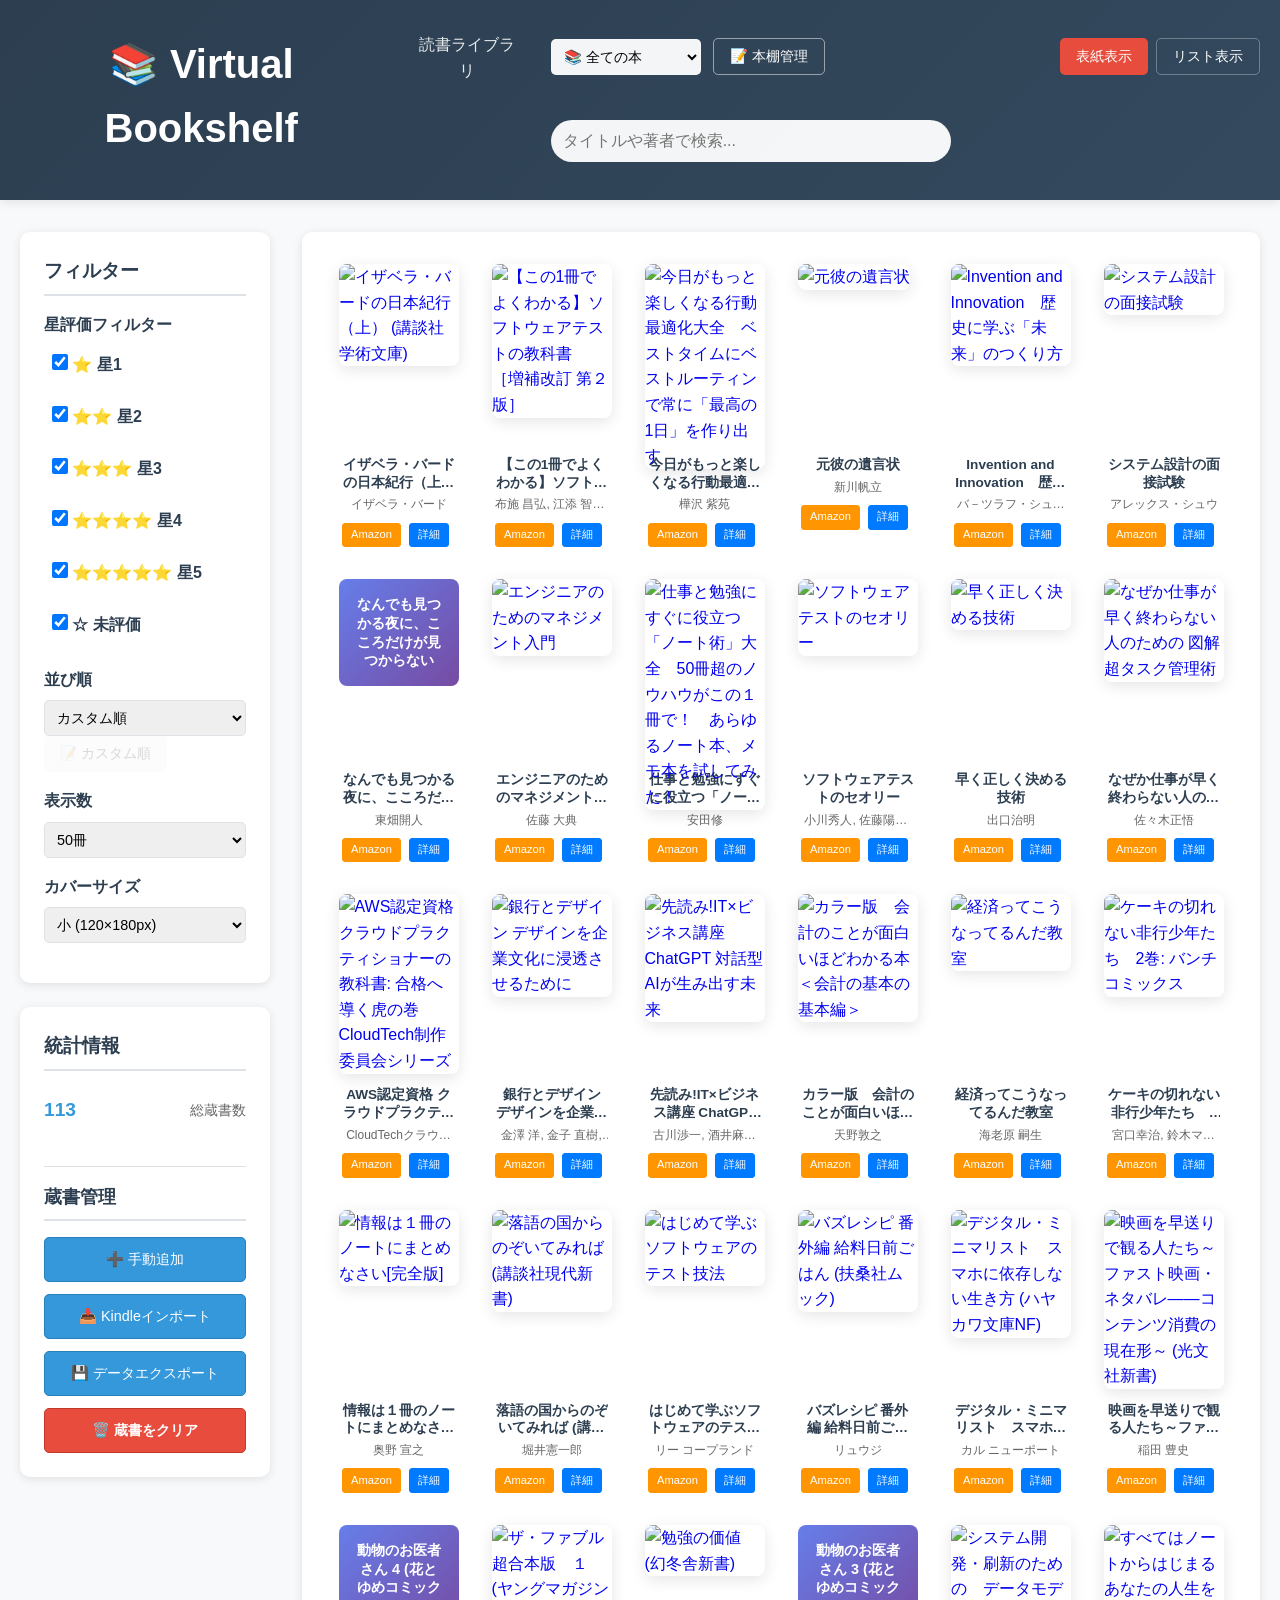
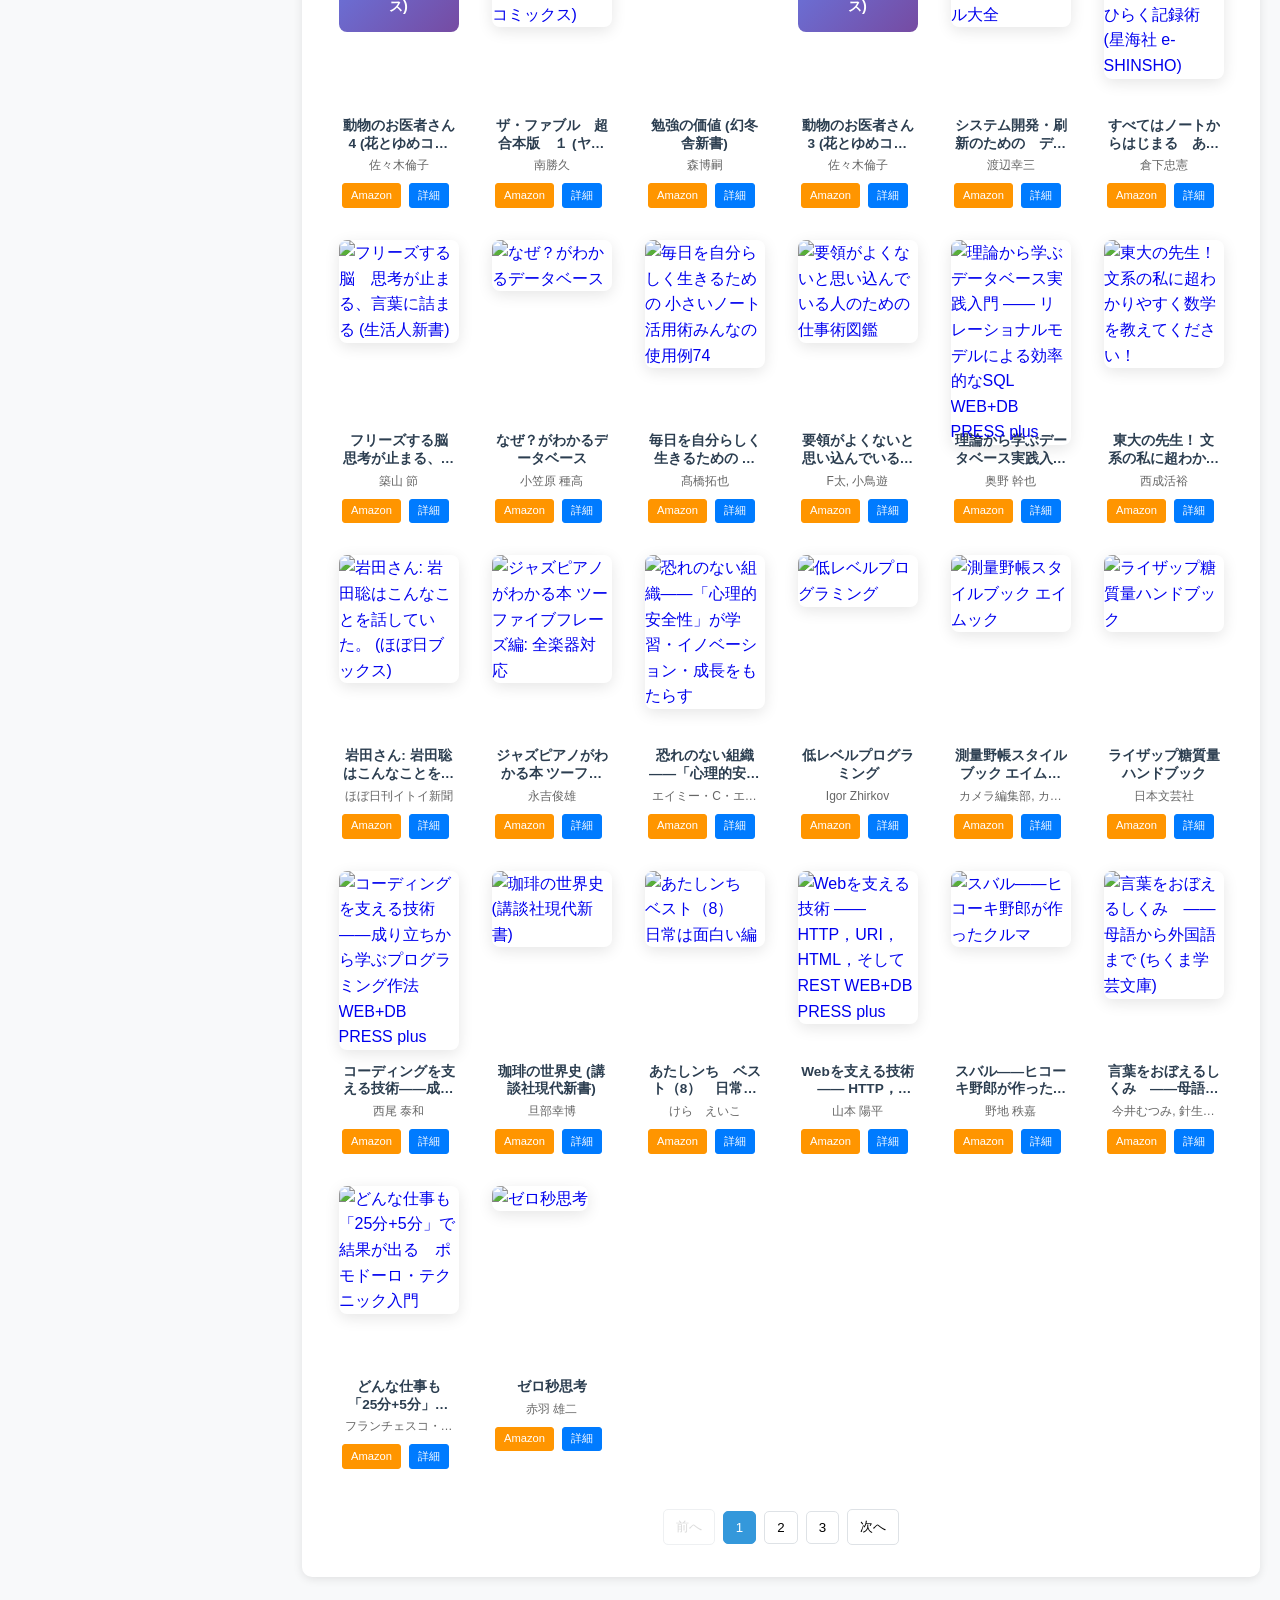
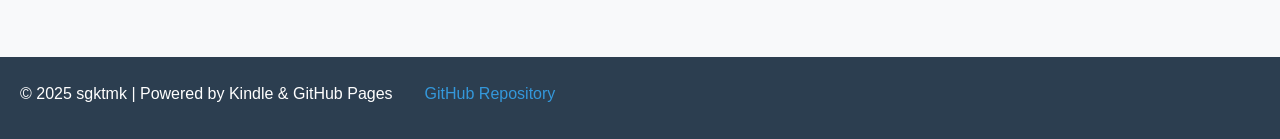
==== commit 79c39e1e: "ISBN検索機能を追加し、入力フィールドの制限を改善 ## 主な変更点  ### 新機能 - ISBN-10/ISBN-13コードからの書籍検索に対応 - OpenBD API統合（日本の書籍データベ" ====
--- a/index.html
+++ b/index.html
@@ -312,11 +312,14 @@
                     <div class="add-option">
                         <h3>本の情報を入力</h3>
                         <div class="form-group">
-                            <label for="manual-asin">ASIN</label>
+                            <label for="manual-asin">ASIN / ISBN</label>
                             <div class="asin-input-container">
-                                <input type="text" id="manual-asin" placeholder="B012345678" maxlength="10" />
+                                <input type="text" id="manual-asin" placeholder="B012345678 または 9784873119038" maxlength="20" />
                                 <button type="button" id="fetch-book-info" class="btn btn-small btn-secondary">📥 自動取得</button>
                             </div>
+                            <small style="color: #666; display: block; margin-top: 0.25rem;">
+                                ASIN (10桁)、ISBN-10 (10桁)、ISBN-13 (13桁) のいずれかを入力
+                            </small>
                             <div class="asin-status" id="asin-status" style="display: none;"></div>
                         </div>
                         <div class="form-group">
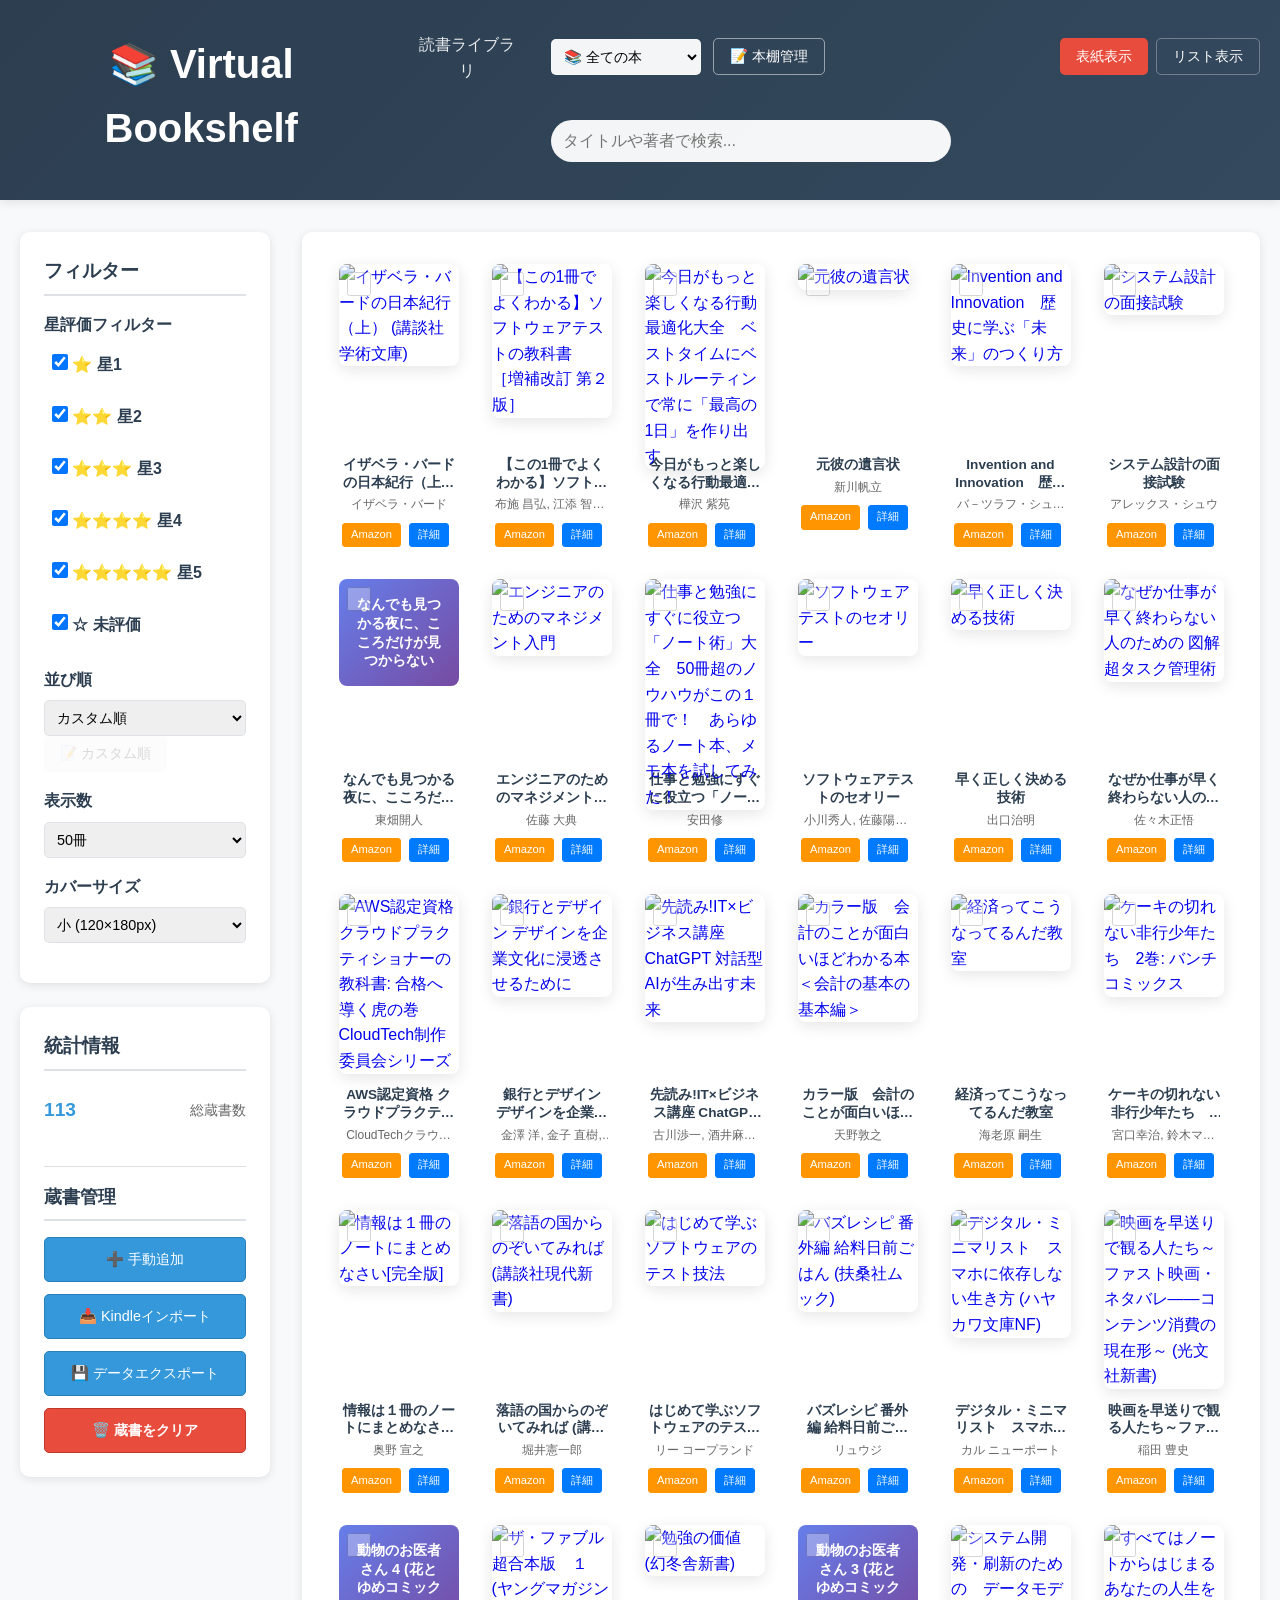
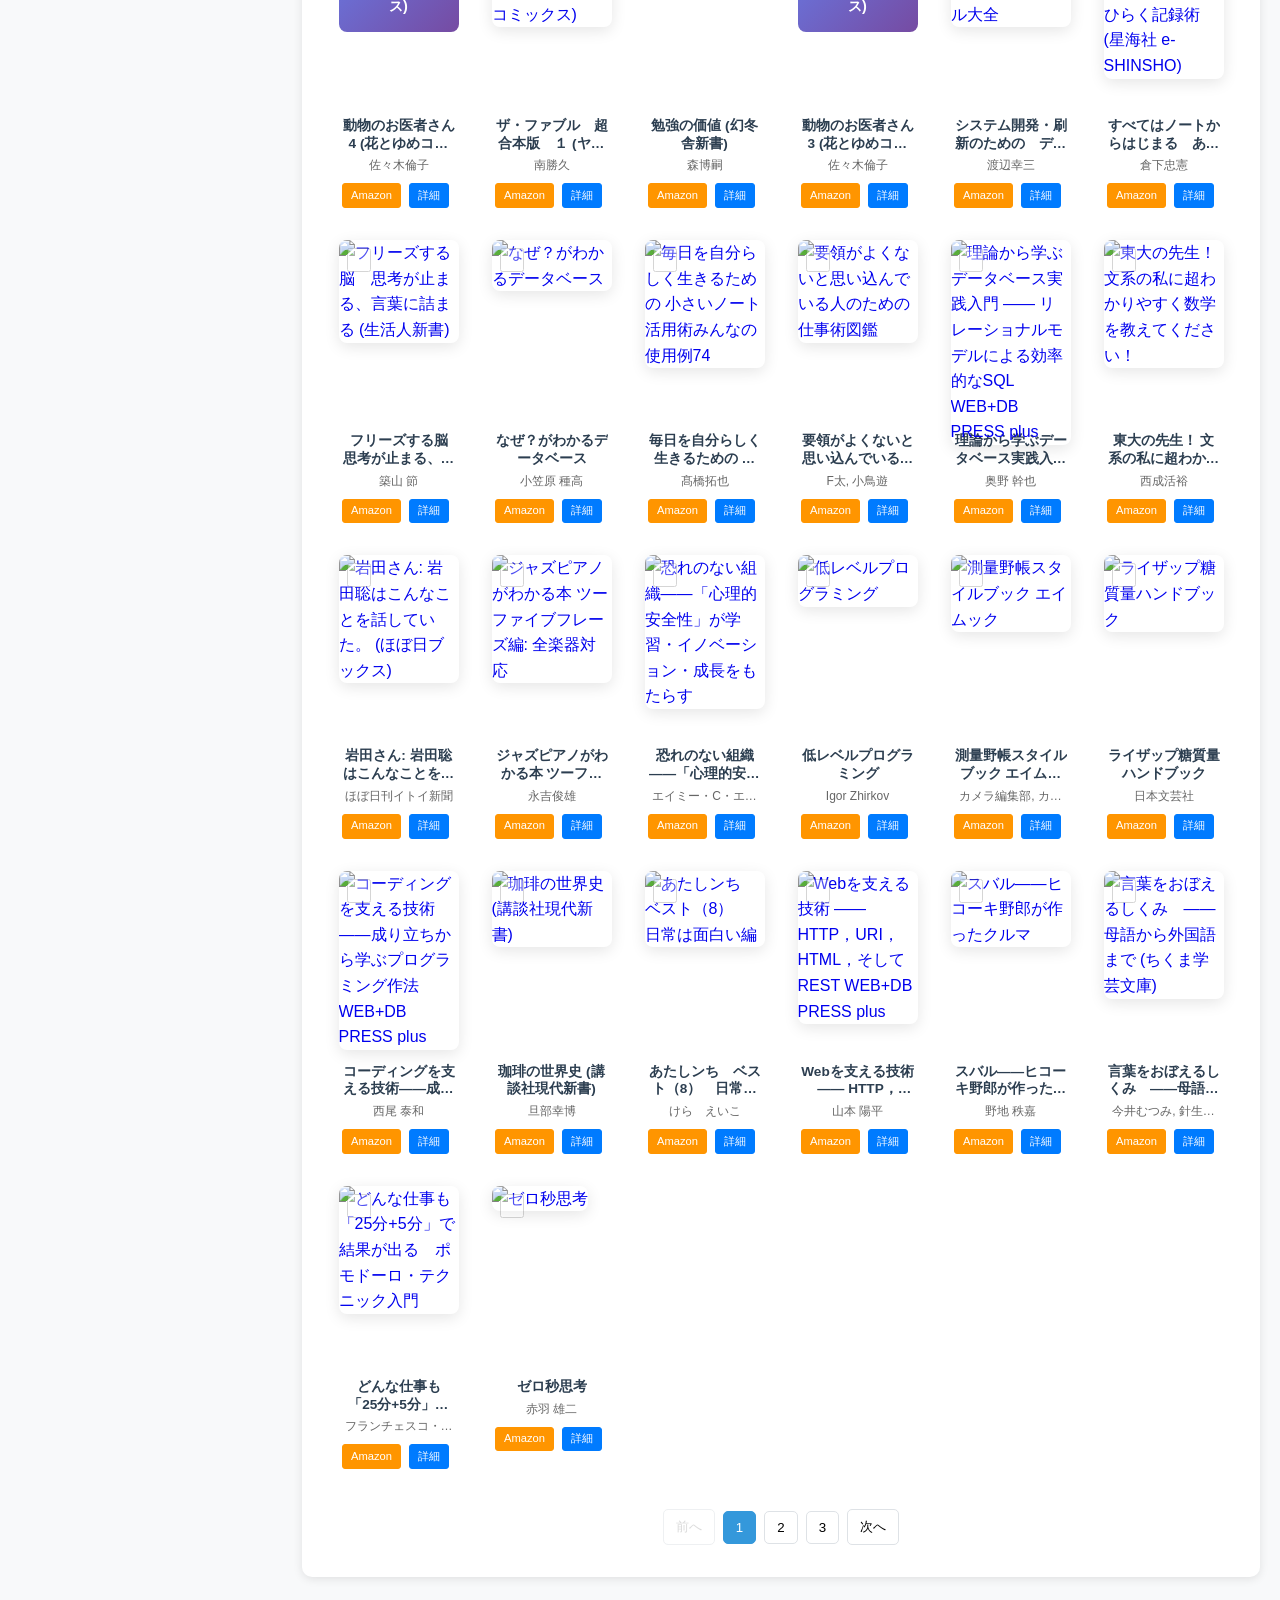
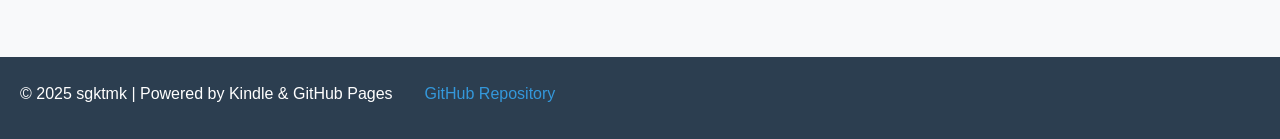
==== commit d66a607d: "複数選択一括並び替え機能を実装 - チェックボックスで複数の本を選択可能に - 選択した本をドラッグ&ドロップで一括移動 - ツールバーで選択数表示、全選択/選択解除機能 - ドラッグ時の自動スクロー" ====
--- a/index.html
+++ b/index.html
@@ -139,7 +139,7 @@
                 <div class="loading" id="loading">
                     📚 本棚を準備中...
                 </div>
-                
+
                 <!-- Bookshelf Overview Section -->
                 <div class="bookshelves-overview" id="bookshelves-overview" style="display: none;">
                     <h2 class="section-title">📚 本棚一覧</h2>
@@ -150,7 +150,20 @@
                         <!-- Bookshelves overview will be loaded here -->
                     </div>
                 </div>
-                
+
+                <!-- Multi-Select Toolbar -->
+                <div class="multi-select-toolbar" id="multi-select-toolbar" style="display: none;">
+                    <div class="toolbar-left">
+                        <span class="selected-count-display">
+                            選択中: <strong id="selected-count-display">0</strong> 冊
+                        </span>
+                    </div>
+                    <div class="toolbar-right">
+                        <button id="select-all-books-btn" class="btn btn-small">全て選択</button>
+                        <button id="deselect-all-books-btn" class="btn btn-small">選択解除</button>
+                    </div>
+                </div>
+
                 <div class="bookshelf" id="bookshelf">
                     <!-- Books will be dynamically loaded here -->
                 </div>
--- a/css/bookshelf.css
+++ b/css/bookshelf.css
@@ -1809,4 +1809,129 @@
     background-color: #5a6268;
     border-color: #5a6268;
     color: white;
+}
+
+/* Multi-Select Toolbar Styles */
+.multi-select-toolbar {
+    background: linear-gradient(135deg, #f8f9fa, #e9ecef);
+    border: 1px solid var(--border-color);
+    border-radius: 8px;
+    padding: 1rem 1.5rem;
+    margin-bottom: 1.5rem;
+    display: flex;
+    justify-content: space-between;
+    align-items: center;
+    box-shadow: 0 2px 4px rgba(0, 0, 0, 0.05);
+}
+
+.multi-select-toolbar .toolbar-left {
+    display: flex;
+    align-items: center;
+    gap: 1rem;
+}
+
+.multi-select-toolbar .selected-count-display {
+    font-size: 1rem;
+    color: var(--text-color);
+}
+
+.multi-select-toolbar .selected-count-display strong {
+    color: var(--secondary-color);
+    font-size: 1.2rem;
+}
+
+.multi-select-toolbar .toolbar-right {
+    display: flex;
+    gap: 0.5rem;
+}
+
+/* Book Selection Checkbox Styles */
+.book-select-checkbox {
+    position: absolute;
+    top: 8px;
+    left: 8px;
+    z-index: 10;
+    width: 24px;
+    height: 24px;
+    cursor: pointer;
+    opacity: 0.3;
+    transition: opacity 0.2s ease, transform 0.2s ease;
+}
+
+.book-select-checkbox:hover {
+    opacity: 1;
+    transform: scale(1.1);
+}
+
+.book-item:hover .book-select-checkbox {
+    opacity: 0.7;
+}
+
+.book-select-checkbox input[type="checkbox"] {
+    width: 24px;
+    height: 24px;
+    cursor: pointer;
+    accent-color: var(--secondary-color);
+}
+
+/* Selected Book Highlight */
+.book-item.selected {
+    outline: 3px solid var(--secondary-color);
+    outline-offset: 2px;
+    box-shadow: 0 4px 12px rgba(52, 152, 219, 0.3);
+}
+
+.book-item.selected .book-cover-container {
+    background: linear-gradient(135deg, rgba(52, 152, 219, 0.1), rgba(52, 152, 219, 0.2));
+}
+
+/* List View Checkbox Styles */
+.book-list-item .book-select-checkbox {
+    position: relative;
+    top: 0;
+    left: 0;
+    margin-right: 1rem;
+}
+
+.book-list-item.selected {
+    background: linear-gradient(90deg, rgba(52, 152, 219, 0.1), rgba(52, 152, 219, 0.05));
+    border-left: 4px solid var(--secondary-color);
+}
+
+/* Multi-Drag Preview */
+.multi-drag-preview {
+    position: fixed;
+    pointer-events: none;
+    z-index: 1000;
+    background: white;
+    border: 2px solid var(--secondary-color);
+    border-radius: 8px;
+    padding: 0.5rem 1rem;
+    box-shadow: 0 4px 12px rgba(0, 0, 0, 0.2);
+    font-weight: bold;
+    color: var(--secondary-color);
+}
+
+/* Responsive Adjustments */
+@media (max-width: 768px) {
+    .multi-select-toolbar {
+        flex-direction: column;
+        gap: 1rem;
+        align-items: stretch;
+    }
+
+    .multi-select-toolbar .toolbar-left,
+    .multi-select-toolbar .toolbar-right {
+        justify-content: center;
+    }
+
+    .book-select-checkbox {
+        width: 28px;
+        height: 28px;
+    }
+
+    .book-select-checkbox input[type="checkbox"] {
+        width: 28px;
+        height: 28px;
+    }
 }
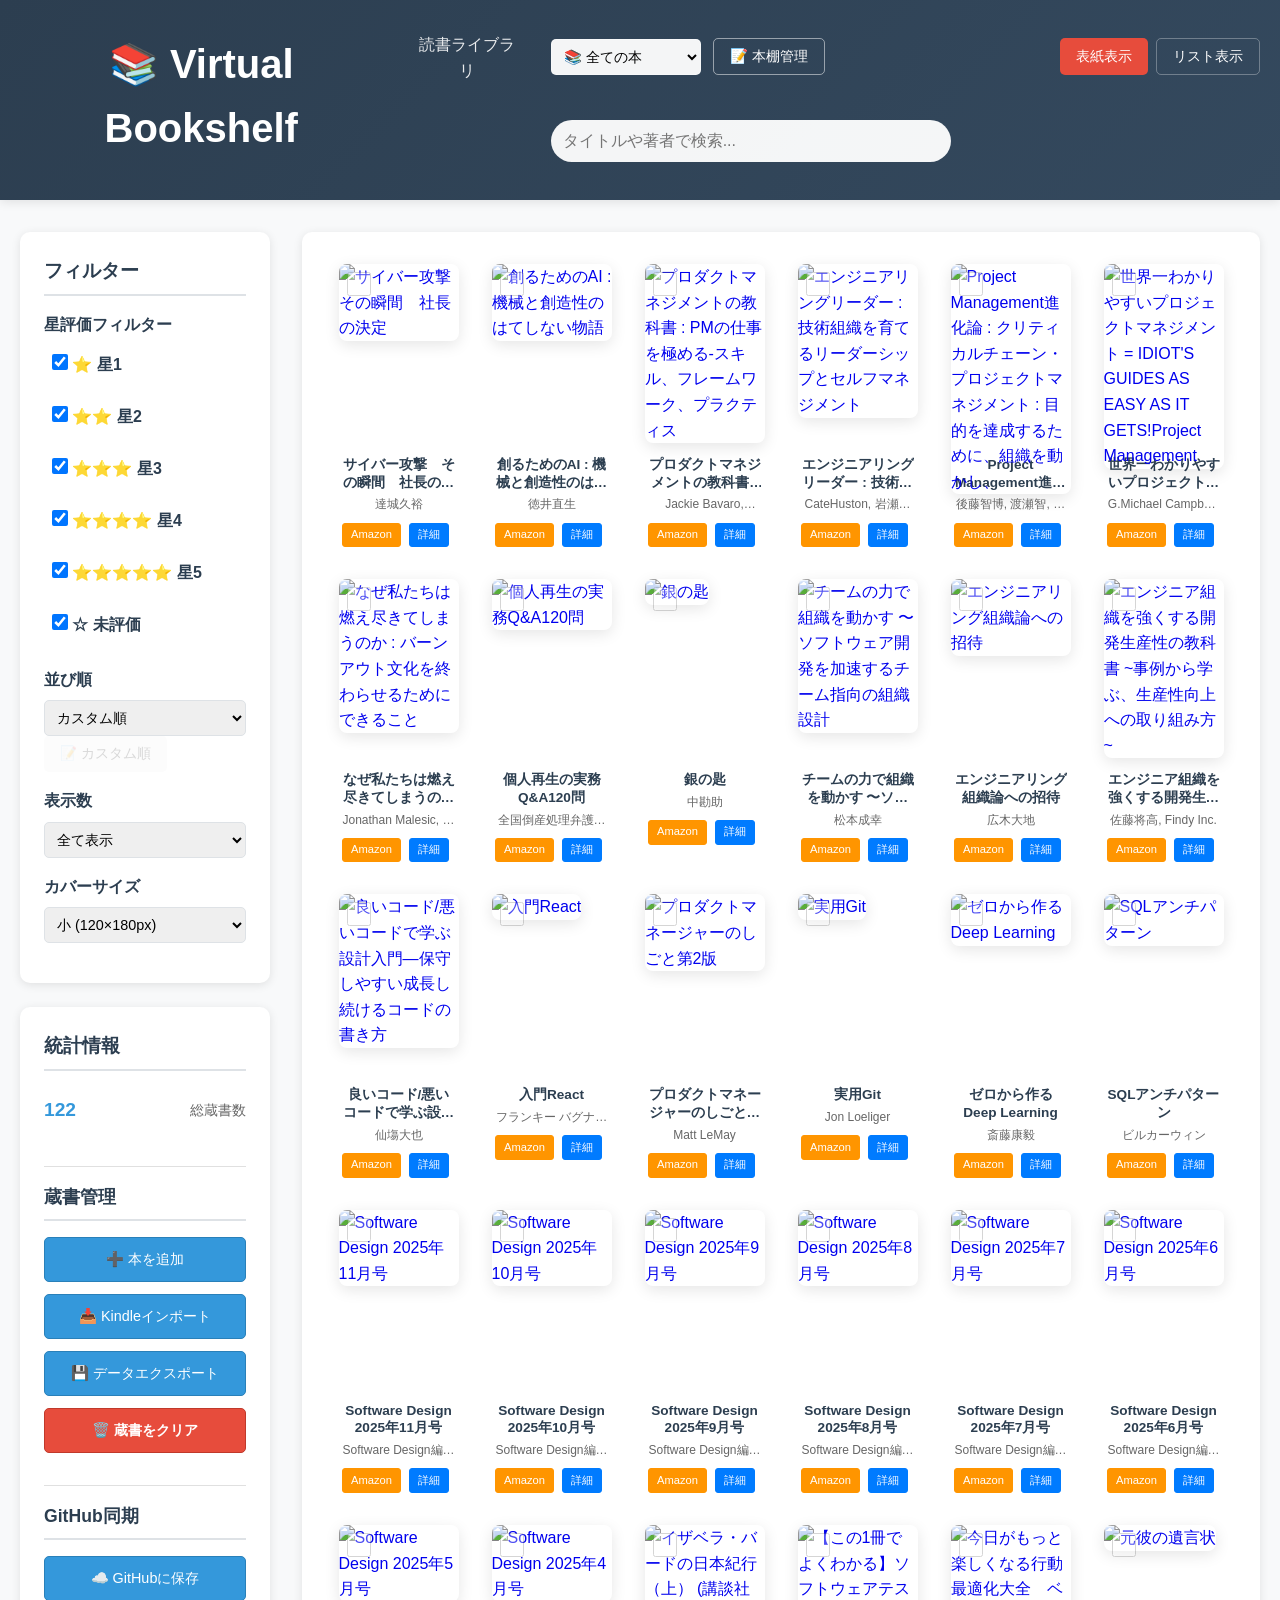
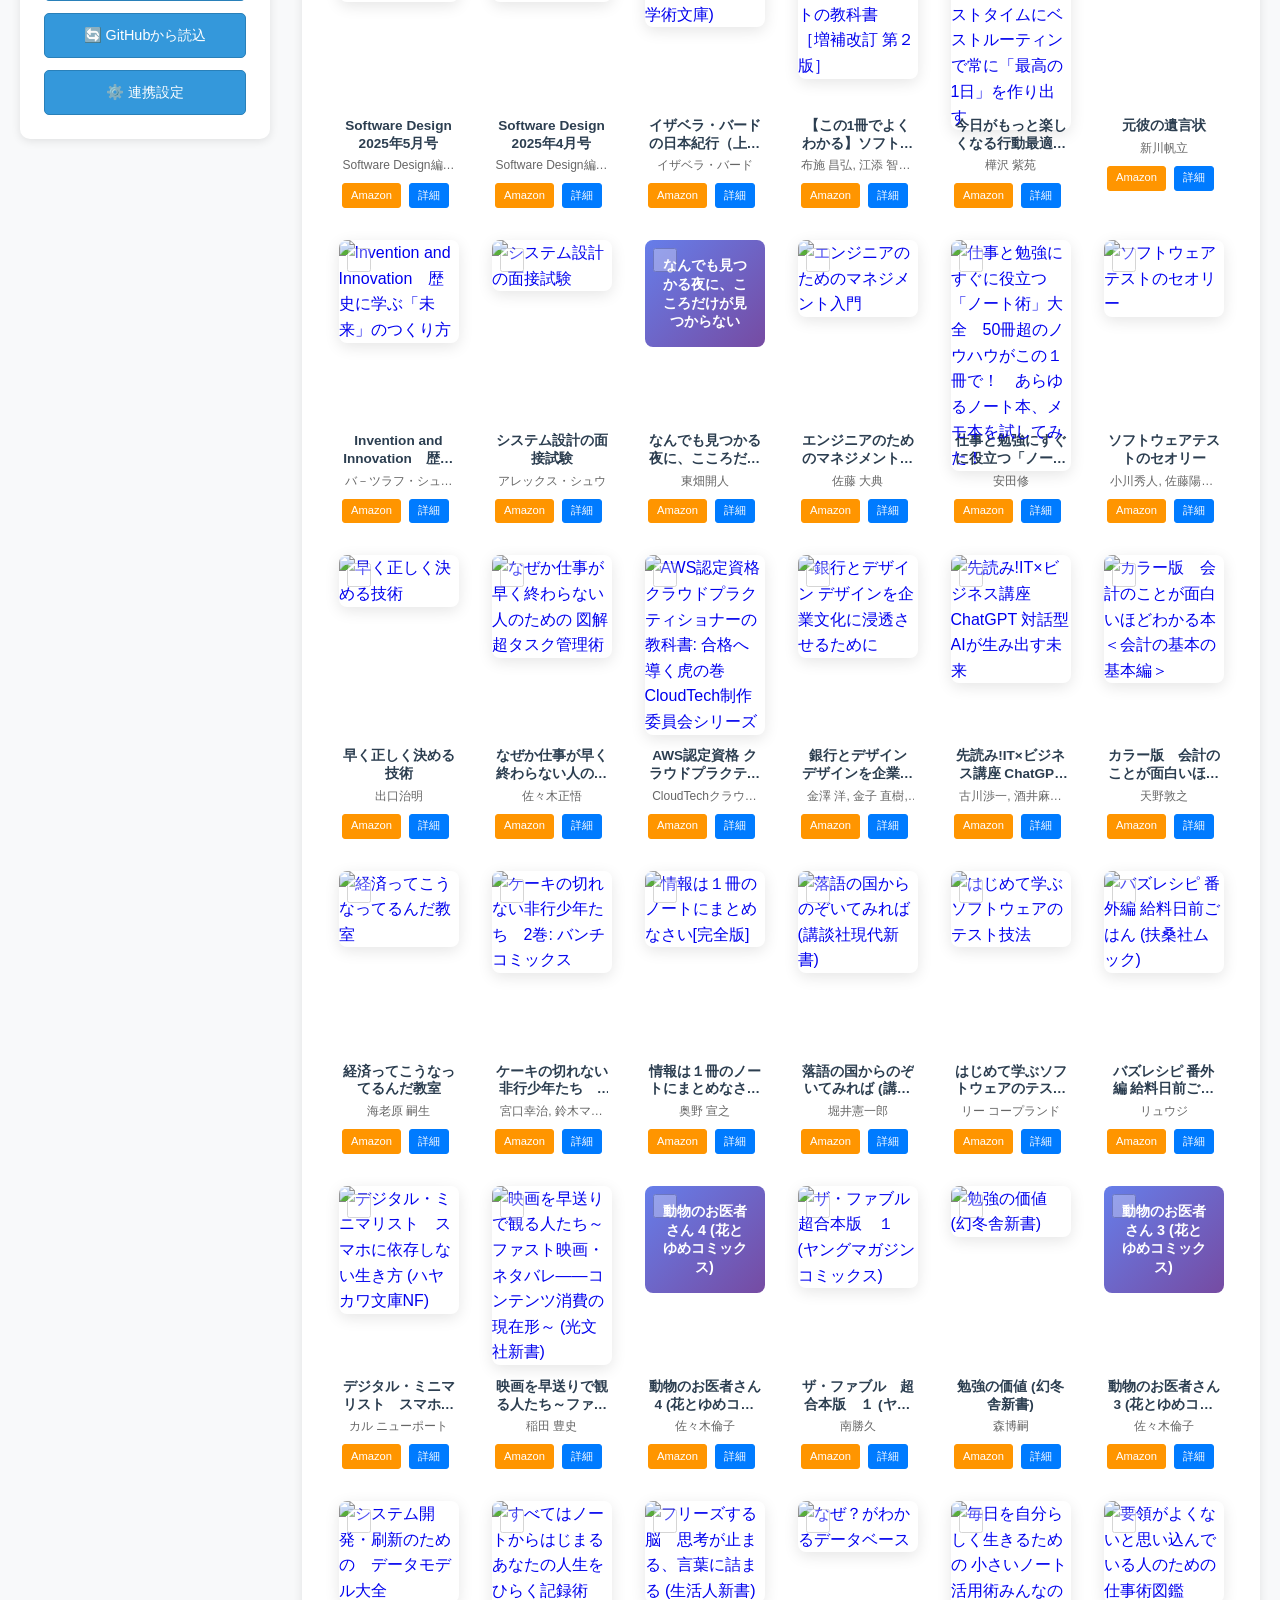
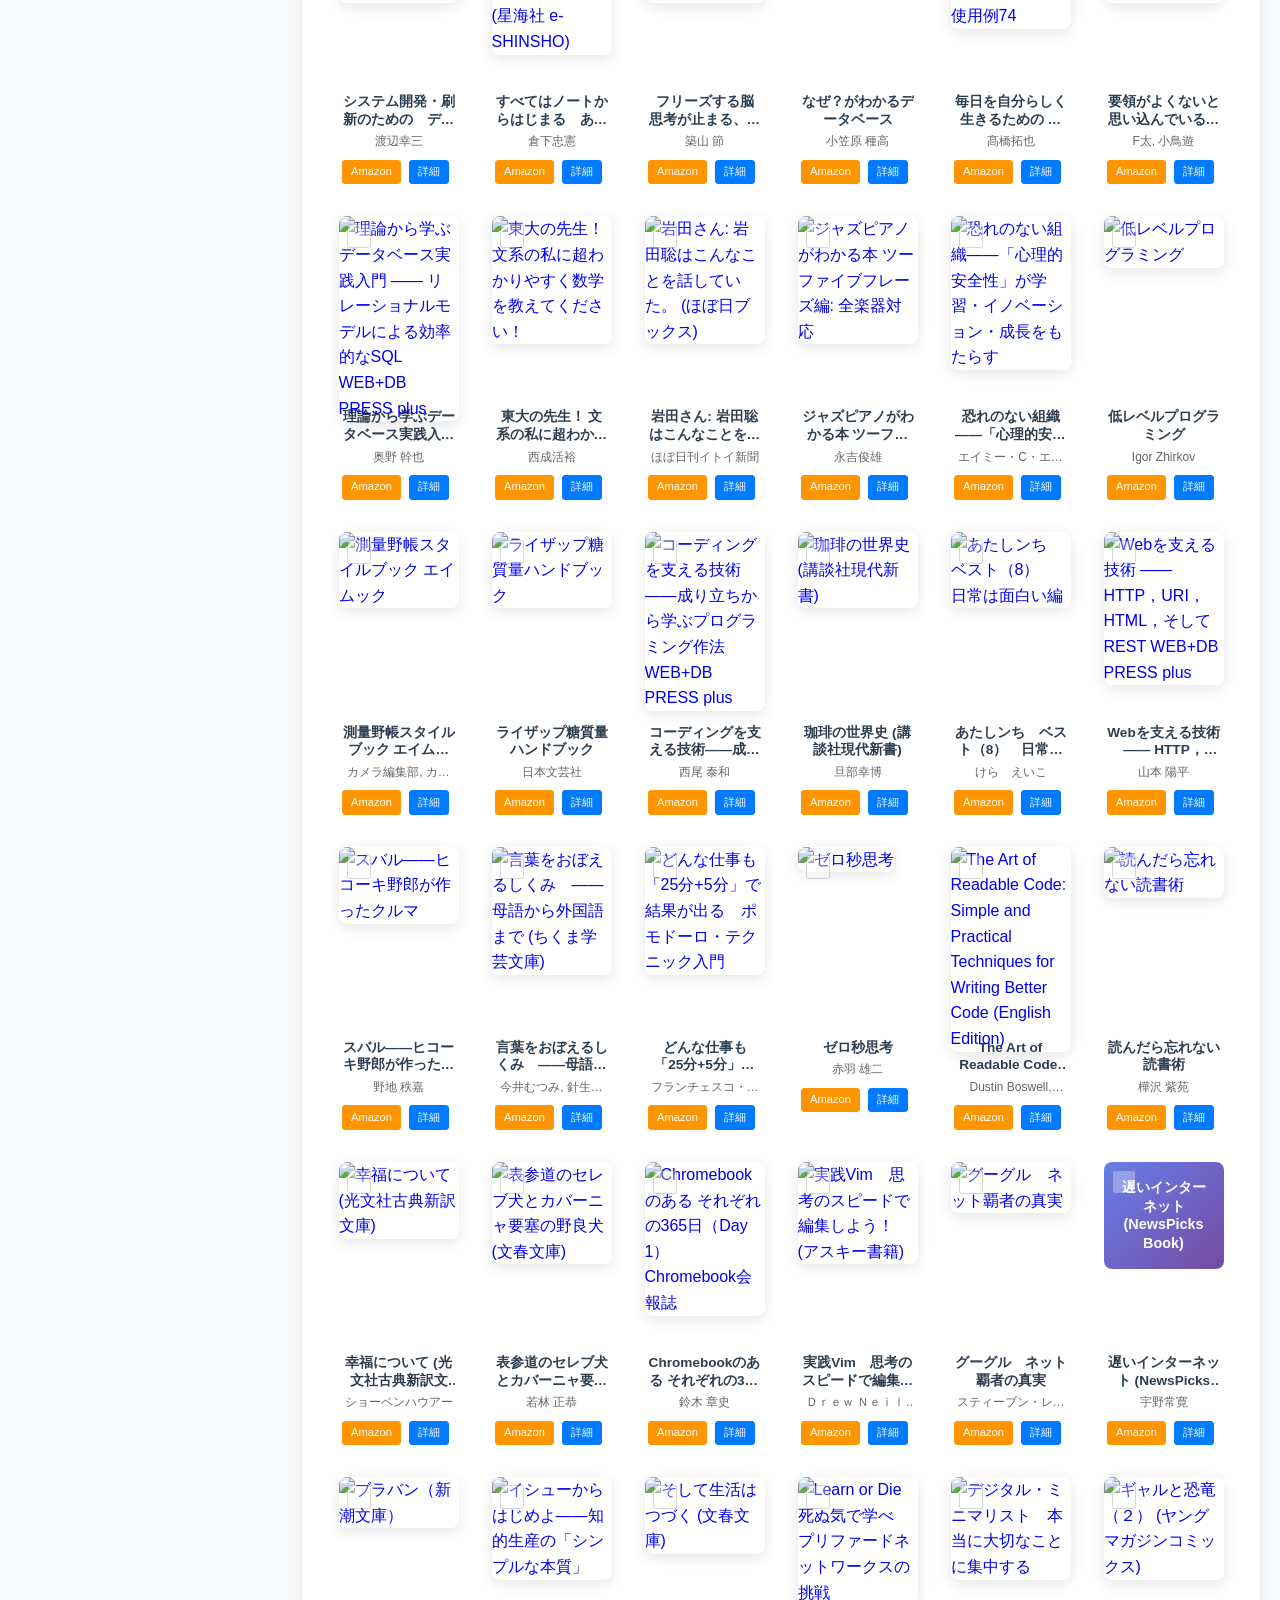
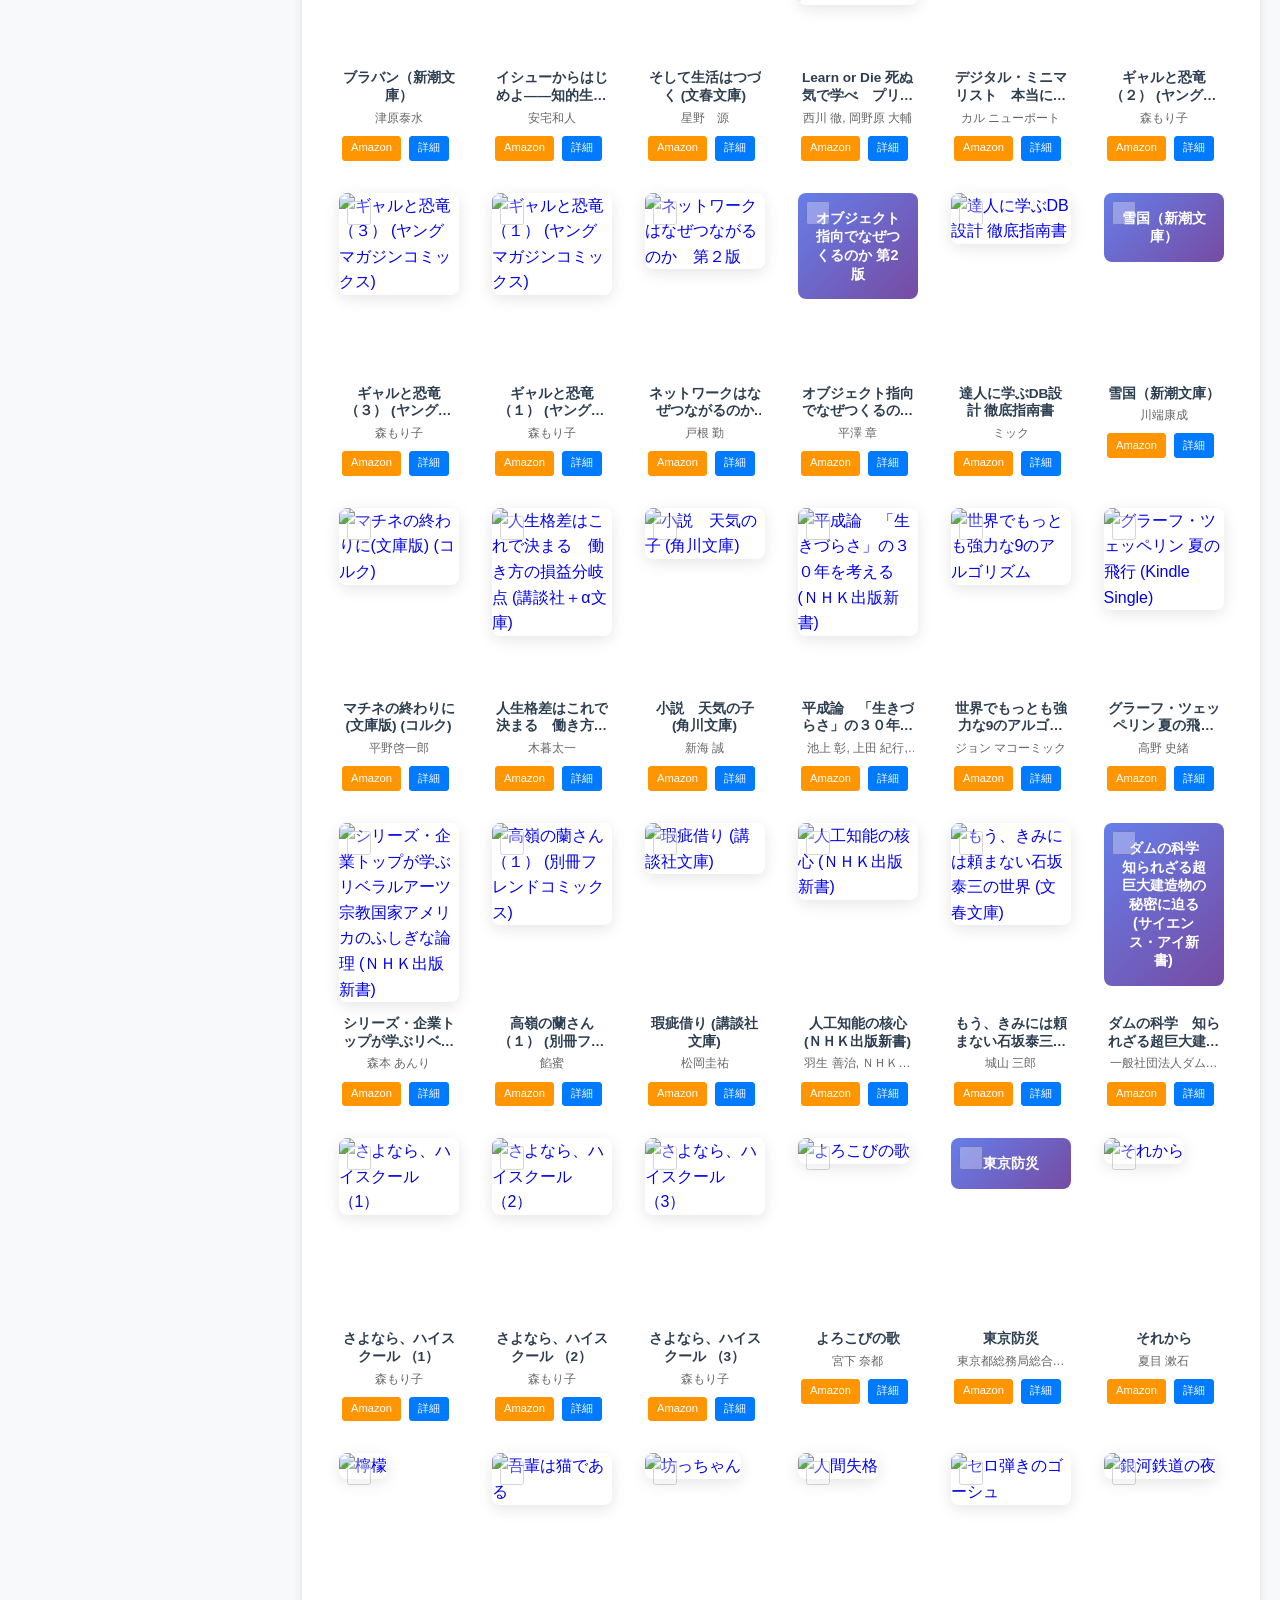
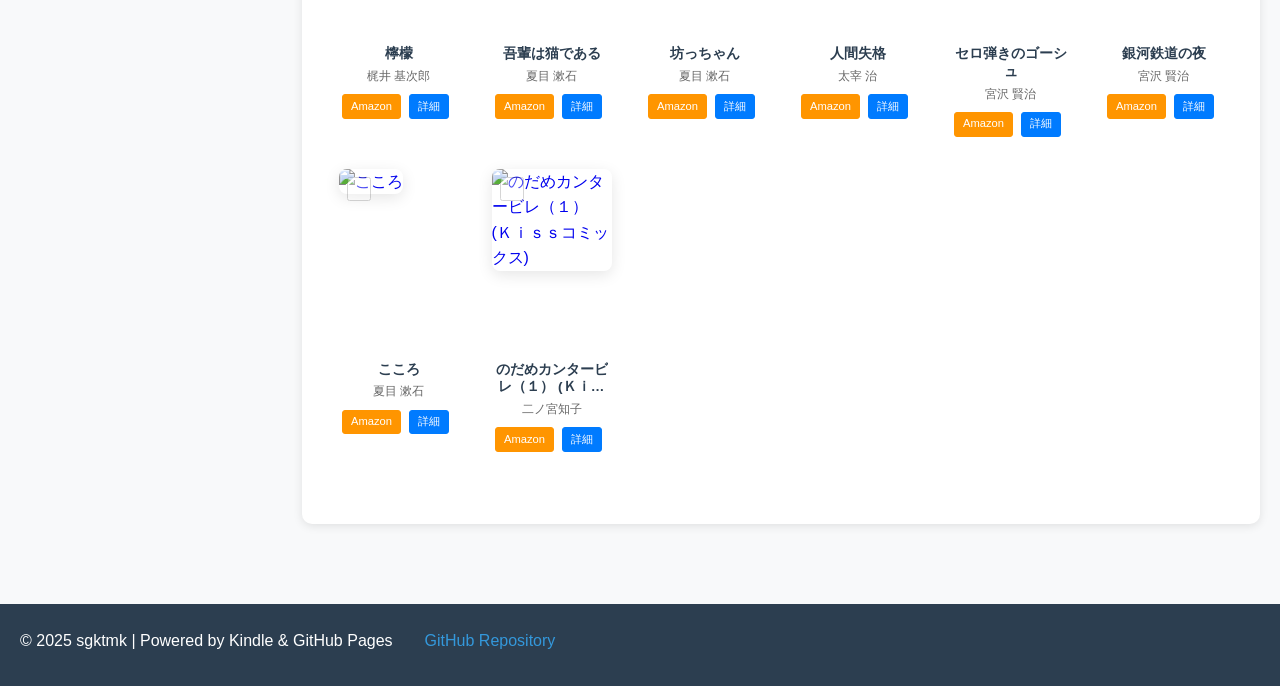
==== commit e156d47a: "本の登録・更新をCRM風に簡易化 登録手段の拡充（自動補完優先）: - タイトル・著者検索タブ: Google Booksから候補を検索してワンクリック登録 - バーコードスキャンタブ: Barcod" ====
--- a/index.html
+++ b/index.html
@@ -126,11 +126,21 @@
                     <div class="library-management">
                         <h3>蔵書管理</h3>
                         <div class="management-buttons">
-                            <button id="add-book-manually" class="btn btn-secondary">➕ 手動追加</button>
+                            <button id="add-book-manually" class="btn btn-secondary">➕ 本を追加</button>
                             <button id="import-kindle" class="btn btn-secondary">📥 Kindleインポート</button>
                             <button id="export-unified" class="btn btn-secondary">💾 データエクスポート</button>
                             <button id="clear-library" class="btn btn-danger">🗑️ 蔵書をクリア</button>
                         </div>
+                    </div>
+
+                    <div class="github-sync-section">
+                        <h3>GitHub同期</h3>
+                        <div class="management-buttons">
+                            <button id="github-save" class="btn btn-primary">☁️ GitHubに保存</button>
+                            <button id="github-load" class="btn btn-secondary">🔄 GitHubから読込</button>
+                            <button id="github-settings" class="btn btn-outline">⚙️ 連携設定</button>
+                        </div>
+                        <div id="github-sync-status" class="github-sync-status" style="display: none;"></div>
                     </div>
                 </div>
             </aside>
@@ -313,40 +323,89 @@
         </div>
     </div>
 
-    <!-- Manual Book Addition Modal -->
+    <!-- Book Addition Modal -->
     <div id="add-book-modal" class="modal">
         <div class="modal-content">
             <button class="modal-close" id="add-book-modal-close">×</button>
             <div class="modal-header">
-                <h2>➕ 手動で本を追加</h2>
+                <h2>➕ 本を追加</h2>
             </div>
             <div class="modal-body">
-                <div class="add-book-options">
-                    <div class="add-option">
-                        <h3>本の情報を入力</h3>
-                        <div class="form-group">
-                            <label for="manual-asin">ASIN / ISBN</label>
-                            <div class="asin-input-container">
-                                <input type="text" id="manual-asin" placeholder="B012345678 または 9784873119038" maxlength="20" />
-                                <button type="button" id="fetch-book-info" class="btn btn-small btn-secondary">📥 自動取得</button>
-                            </div>
-                            <small style="color: #666; display: block; margin-top: 0.25rem;">
-                                ASIN (10桁)、ISBN-10 (10桁)、ISBN-13 (13桁) のいずれかを入力
-                            </small>
-                            <div class="asin-status" id="asin-status" style="display: none;"></div>
-                        </div>
-                        <div class="form-group">
-                            <label for="manual-title">タイトル</label>
-                            <input type="text" id="manual-title" placeholder="書籍タイトル" />
-                        </div>
-                        <div class="form-group">
-                            <label for="manual-authors">著者</label>
-                            <input type="text" id="manual-authors" placeholder="著者名" />
-                        </div>
-
-                        <button id="add-manually" class="btn btn-primary">手動追加</button>
-                    </div>
-                </div>
+                <div class="form-group">
+                    <label for="add-book-format">📚 本の形式</label>
+                    <select id="add-book-format">
+                        <option value="auto" selected>自動判定（ISBN→紙、ASIN→Kindle）</option>
+                        <option value="paper">📕 紙の本</option>
+                        <option value="kindle">📱 Kindle</option>
+                        <option value="epub">📗 EPUB</option>
+                        <option value="pdf">📄 PDF</option>
+                    </select>
+                </div>
+
+                <div class="add-book-tabs">
+                    <button type="button" class="add-book-tab active" data-tab="search">🔍 検索して追加</button>
+                    <button type="button" class="add-book-tab" data-tab="code">🆔 ASIN / ISBN</button>
+                    <button type="button" class="add-book-tab" data-tab="barcode">📷 バーコード</button>
+                </div>
+
+                <!-- タイトル・著者検索タブ -->
+                <div class="add-book-pane" id="add-book-pane-search">
+                    <div class="form-group">
+                        <label for="book-search-query">タイトル・著者で検索</label>
+                        <div class="asin-input-container">
+                            <input type="text" id="book-search-query" placeholder="例: リーダブルコード" />
+                            <button type="button" id="book-search-btn" class="btn btn-small btn-primary">🔍 検索</button>
+                        </div>
+                        <small style="color: #666; display: block; margin-top: 0.25rem;">
+                            Google Books から候補を検索し、クリックひとつで登録できます
+                        </small>
+                    </div>
+                    <div id="book-search-status" class="asin-status" style="display: none;"></div>
+                    <div id="book-search-results" class="book-search-results"></div>
+                </div>
+
+                <!-- ASIN/ISBN 入力タブ -->
+                <div class="add-book-pane" id="add-book-pane-code" style="display: none;">
+                    <div class="form-group">
+                        <label for="manual-asin">ASIN / ISBN</label>
+                        <div class="asin-input-container">
+                            <input type="text" id="manual-asin" placeholder="B012345678 / 9784873119038 / AmazonのURL" />
+                            <button type="button" id="fetch-book-info" class="btn btn-small btn-secondary">📥 自動取得</button>
+                        </div>
+                        <small style="color: #666; display: block; margin-top: 0.25rem;">
+                            ASIN (10桁)、ISBN-10 (10桁)、ISBN-13 (13桁) のいずれかを入力。
+                            AmazonのURLを貼り付けてもOK（ASINを自動抽出します）
+                        </small>
+                        <div class="asin-status" id="asin-status" style="display: none;"></div>
+                    </div>
+                    <div class="form-group">
+                        <label for="manual-title">タイトル</label>
+                        <input type="text" id="manual-title" placeholder="書籍タイトル" />
+                    </div>
+                    <div class="form-group">
+                        <label for="manual-authors">著者</label>
+                        <input type="text" id="manual-authors" placeholder="著者名" />
+                    </div>
+
+                    <button id="add-manually" class="btn btn-primary">➕ 蔵書に追加</button>
+                </div>
+
+                <!-- バーコードスキャンタブ -->
+                <div class="add-book-pane" id="add-book-pane-barcode" style="display: none;">
+                    <p style="color: #666; margin-bottom: 0.5rem;">
+                        紙の本の裏表紙にあるISBNバーコード（978で始まる方）をカメラにかざしてください。
+                        読み取り後、自動で書籍情報を取得します。
+                    </p>
+                    <div class="barcode-scanner-container">
+                        <video id="barcode-video" playsinline muted style="display: none;"></video>
+                    </div>
+                    <div class="form-actions" style="margin-top: 0.5rem;">
+                        <button type="button" id="barcode-start" class="btn btn-primary">📷 スキャン開始</button>
+                        <button type="button" id="barcode-stop" class="btn btn-secondary" style="display: none;">⏹ 停止</button>
+                    </div>
+                    <div id="barcode-status" class="asin-status" style="display: none;"></div>
+                </div>
+
                 <div id="add-book-results" class="add-results" style="display: none;">
                     <!-- Addition results will be shown here -->
                 </div>
@@ -354,7 +413,69 @@
         </div>
     </div>
 
+    <!-- GitHub Sync Settings Modal -->
+    <div id="github-settings-modal" class="modal">
+        <div class="modal-content">
+            <button class="modal-close" id="github-settings-modal-close">×</button>
+            <div class="modal-header">
+                <h2>⚙️ GitHub連携設定</h2>
+            </div>
+            <div class="modal-body">
+                <p style="color: #666; margin-bottom: 1rem;">
+                    設定すると「☁️ GitHubに保存」ボタンで <code>data/library.json</code> を
+                    リポジトリに直接コミットできます（手動でのエクスポート＆push不要）。
+                </p>
+                <div class="form-group">
+                    <label for="github-owner">リポジトリオーナー</label>
+                    <input type="text" id="github-owner" placeholder="sgktmk" />
+                </div>
+                <div class="form-group">
+                    <label for="github-repo">リポジトリ名</label>
+                    <input type="text" id="github-repo" placeholder="my-bookshelf" />
+                </div>
+                <div class="form-group">
+                    <label for="github-branch">ブランチ</label>
+                    <input type="text" id="github-branch" placeholder="main" />
+                </div>
+
+                <hr style="margin: 1.5rem 0; border: none; border-top: 1px solid #ddd;">
+
+                <h3 style="margin-bottom: 0.5rem;">認証方法A: Personal Access Token</h3>
+                <div class="form-group">
+                    <label for="github-token">Fine-grained PAT</label>
+                    <input type="password" id="github-token" placeholder="github_pat_..." autocomplete="off" />
+                    <small style="color: #666; display: block; margin-top: 0.25rem;">
+                        <a href="https://github.com/settings/personal-access-tokens/new" target="_blank" rel="noopener">GitHubでトークンを作成</a>
+                        — 対象をこのリポジトリのみに絞り、権限は Contents: Read and write を選択。
+                        トークンはこのブラウザのLocalStorageにのみ保存されます。
+                    </small>
+                </div>
+
+                <h3 style="margin-bottom: 0.5rem;">認証方法B: OAuthサインイン（Sveltia/Decap互換）</h3>
+                <div class="form-group">
+                    <label for="github-auth-endpoint">認証エンドポイントURL</label>
+                    <input type="url" id="github-auth-endpoint" placeholder="https://sveltia-cms-auth.example.workers.dev" />
+                    <small style="color: #666; display: block; margin-top: 0.25rem;">
+                        ブログで使っている sveltia-cms-auth などのデプロイURLを流用できます
+                    </small>
+                    <button type="button" id="github-oauth-signin" class="btn btn-secondary" style="margin-top: 0.5rem;">
+                        🔐 GitHubでサインイン
+                    </button>
+                </div>
+
+                <div id="github-settings-status" class="asin-status" style="display: none;"></div>
+
+                <div class="form-actions" style="margin-top: 1.5rem; display: flex; gap: 1rem; justify-content: flex-end;">
+                    <button id="github-signout" class="btn btn-danger" style="margin-right: auto;">トークンを削除</button>
+                    <button id="github-test-connection" class="btn btn-secondary">接続テスト</button>
+                    <button id="github-save-settings" class="btn btn-primary">保存</button>
+                </div>
+            </div>
+        </div>
+    </div>
+
     <script src="js/book-manager.js"></script>
+    <script src="js/github-sync.js"></script>
     <script src="js/highlights.js"></script>
     <script src="js/static-bookshelf-generator.js"></script>
     <script src="js/bookshelf.js"></script>
--- a/css/bookshelf.css
+++ b/css/bookshelf.css
@@ -1934,4 +1934,156 @@
         width: 28px;
         height: 28px;
     }
-}+}
+/* ============================================
+   GitHub Sync
+   ============================================ */
+.github-sync-section {
+    margin-top: 2rem;
+    padding-top: 1rem;
+    border-top: 1px solid #e0e0e0;
+}
+
+.github-sync-section h3 {
+    margin-bottom: 1rem;
+    font-size: 1.1rem;
+    color: #2c3e50;
+}
+
+.github-sync-status {
+    margin-top: 0.75rem;
+    font-size: 0.85rem;
+    word-break: break-word;
+}
+
+/* 未保存の変更インジケーター */
+.btn.has-unsaved::after {
+    content: ' ●';
+    color: #f39c12;
+}
+
+/* ============================================
+   Add Book Modal (Tabs / Search / Barcode)
+   ============================================ */
+.add-book-tabs {
+    display: flex;
+    gap: 0.25rem;
+    margin-bottom: 1.25rem;
+    border-bottom: 2px solid #e0e0e0;
+}
+
+.add-book-tab {
+    flex: 1;
+    padding: 0.6rem 0.5rem;
+    background: none;
+    border: none;
+    border-bottom: 3px solid transparent;
+    margin-bottom: -2px;
+    cursor: pointer;
+    font-size: 0.9rem;
+    color: #7f8c8d;
+    transition: all 0.2s;
+    white-space: nowrap;
+}
+
+.add-book-tab:hover {
+    color: #2c3e50;
+    background-color: #f8f9fa;
+}
+
+.add-book-tab.active {
+    color: #2c3e50;
+    font-weight: bold;
+    border-bottom-color: #3498db;
+}
+
+/* 検索結果リスト */
+.book-search-results {
+    max-height: 400px;
+    overflow-y: auto;
+    display: flex;
+    flex-direction: column;
+    gap: 0.5rem;
+    margin-top: 0.75rem;
+}
+
+.book-search-result {
+    display: flex;
+    align-items: center;
+    gap: 0.75rem;
+    padding: 0.6rem;
+    border: 1px solid #e0e0e0;
+    border-radius: 8px;
+    background-color: #fafafa;
+}
+
+.book-search-thumb {
+    width: 48px;
+    height: 68px;
+    object-fit: cover;
+    border-radius: 4px;
+    flex-shrink: 0;
+    background-color: #eee;
+}
+
+.book-search-thumb-placeholder {
+    width: 48px;
+    height: 68px;
+    display: flex;
+    align-items: center;
+    justify-content: center;
+    font-size: 1.5rem;
+    background-color: #eee;
+    border-radius: 4px;
+    flex-shrink: 0;
+}
+
+.book-search-result-info {
+    flex: 1;
+    min-width: 0;
+}
+
+.book-search-result-title {
+    font-weight: bold;
+    font-size: 0.9rem;
+    color: #2c3e50;
+    overflow: hidden;
+    text-overflow: ellipsis;
+    display: -webkit-box;
+    -webkit-line-clamp: 2;
+    -webkit-box-orient: vertical;
+}
+
+.book-search-result-meta {
+    font-size: 0.8rem;
+    color: #7f8c8d;
+    overflow: hidden;
+    text-overflow: ellipsis;
+    white-space: nowrap;
+}
+
+.book-search-result-isbn {
+    font-size: 0.75rem;
+    color: #95a5a6;
+}
+
+.book-search-result-isbn.no-isbn {
+    color: #e67e22;
+}
+
+.book-search-result .book-search-add {
+    flex-shrink: 0;
+}
+
+/* バーコードスキャナー */
+.barcode-scanner-container {
+    display: flex;
+    justify-content: center;
+}
+
+#barcode-video {
+    width: 100%;
+    max-width: 480px;
+    border-radius: 8px;
+    background-color: #000;
+}
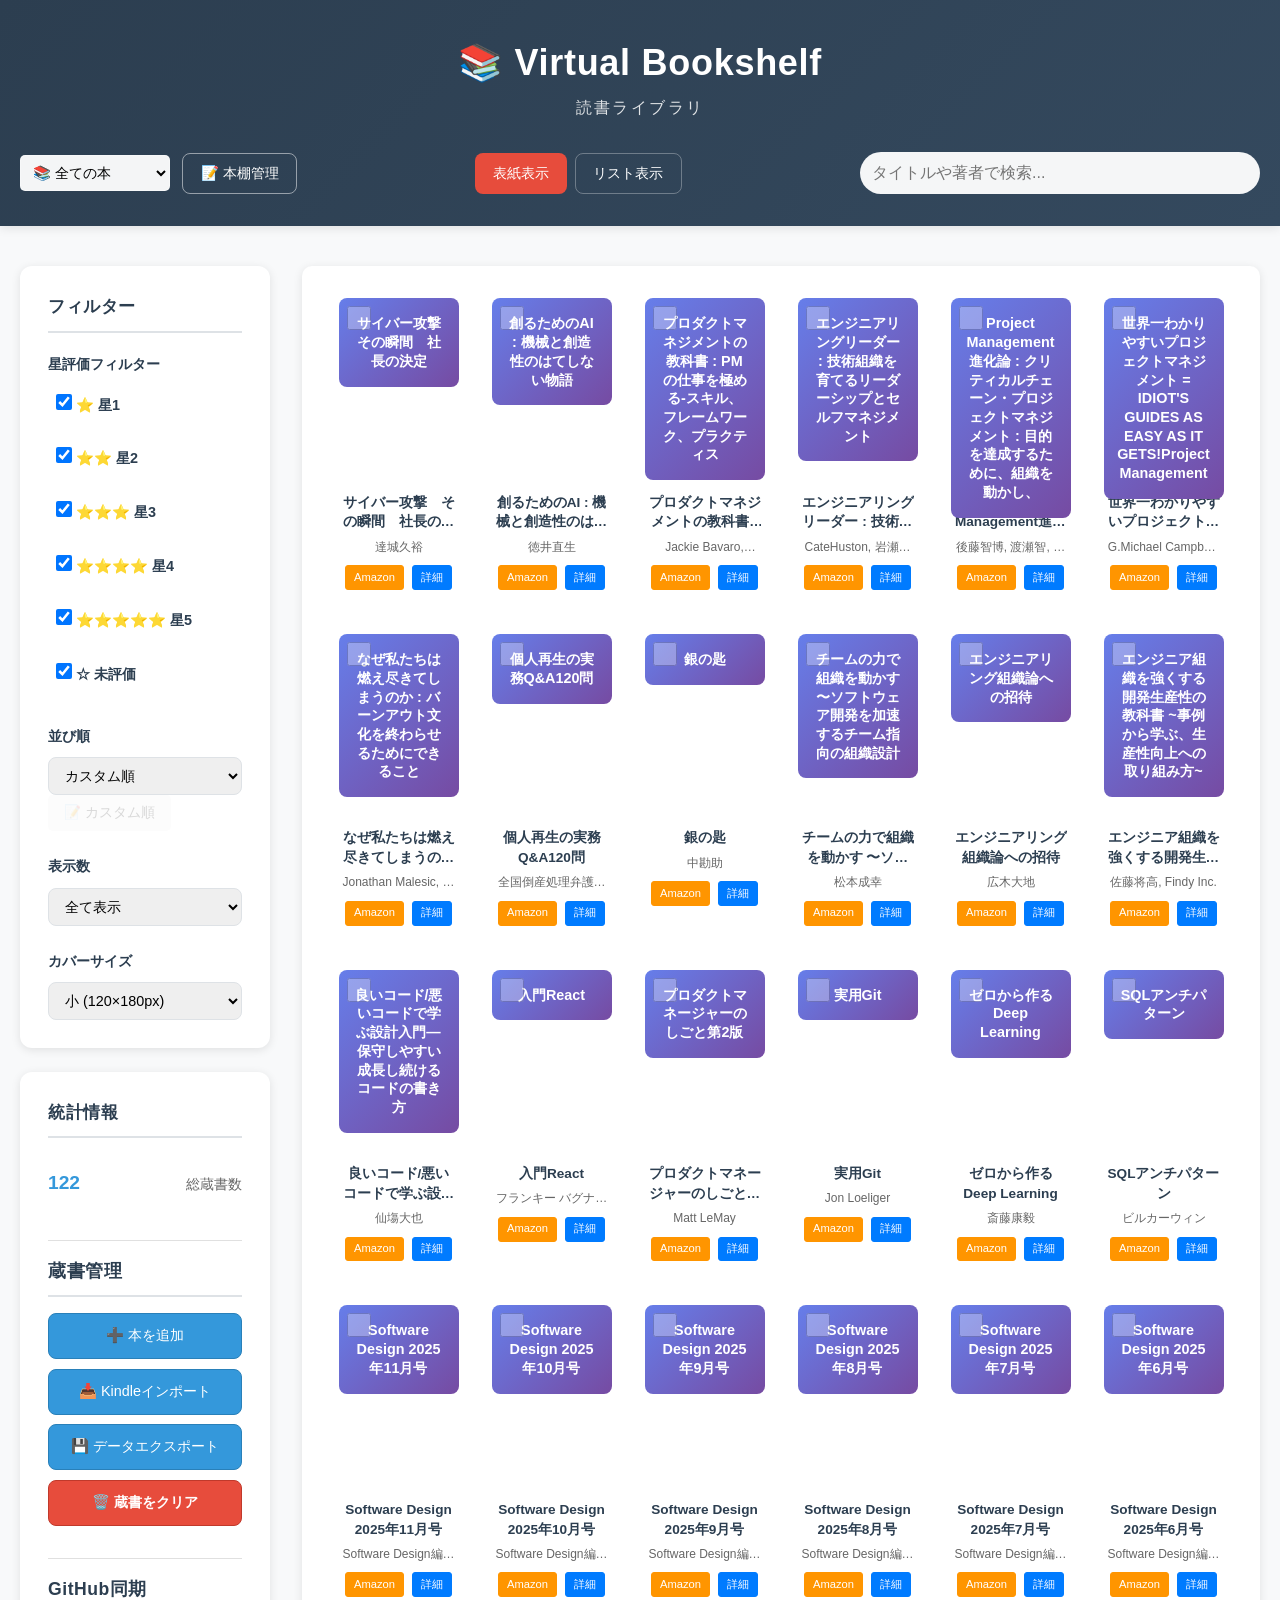
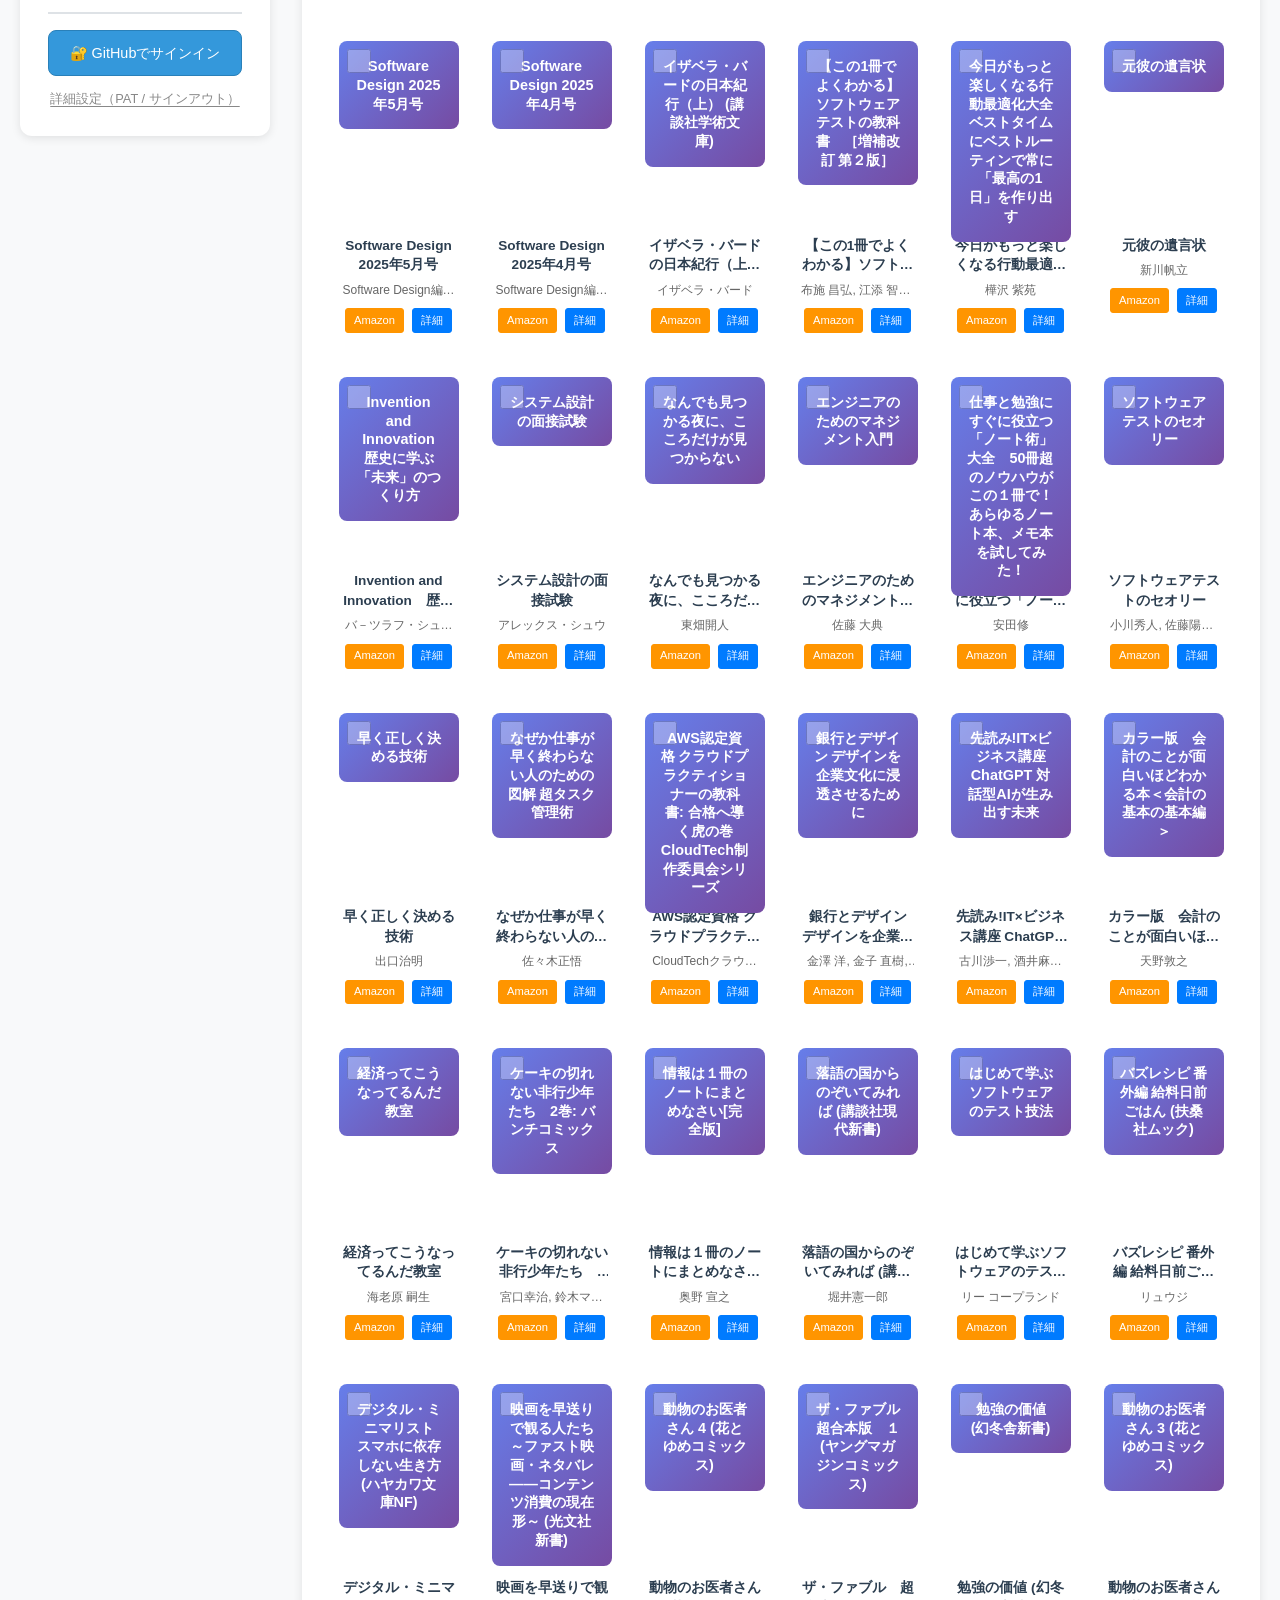
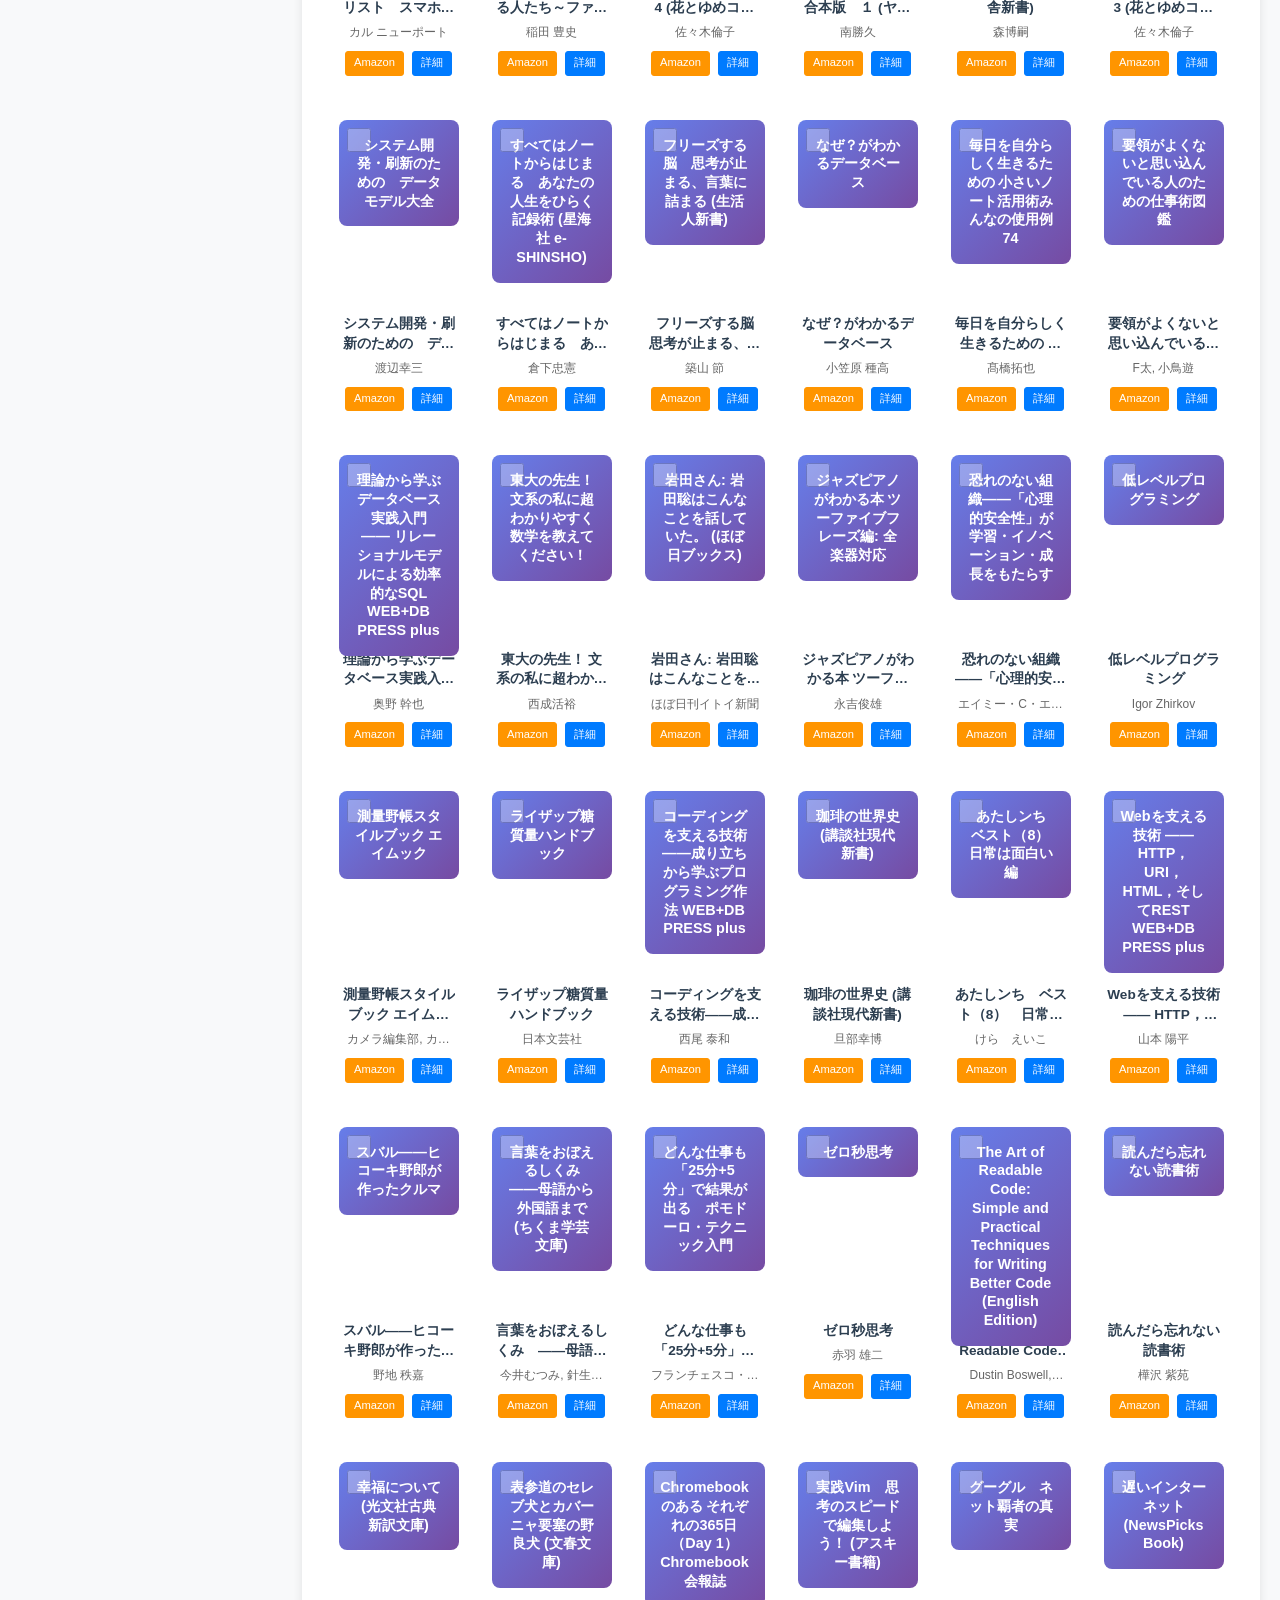
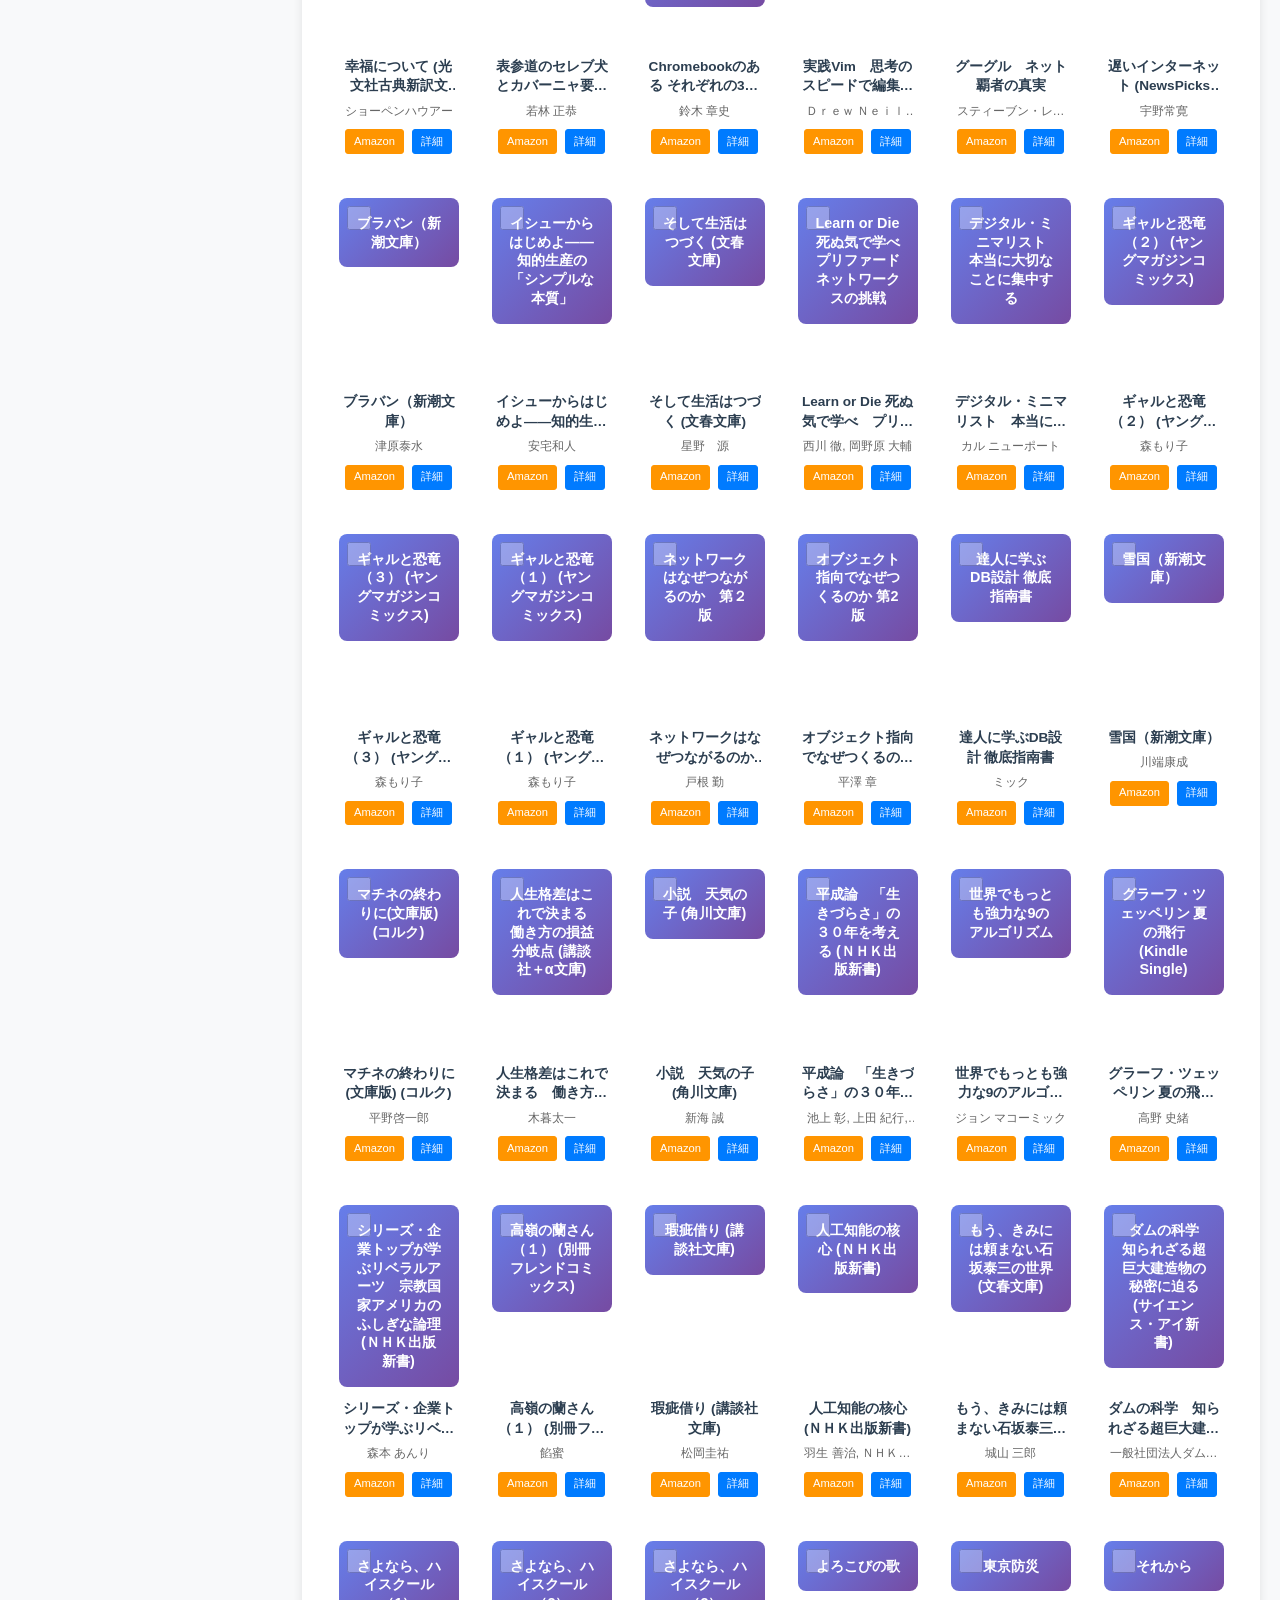
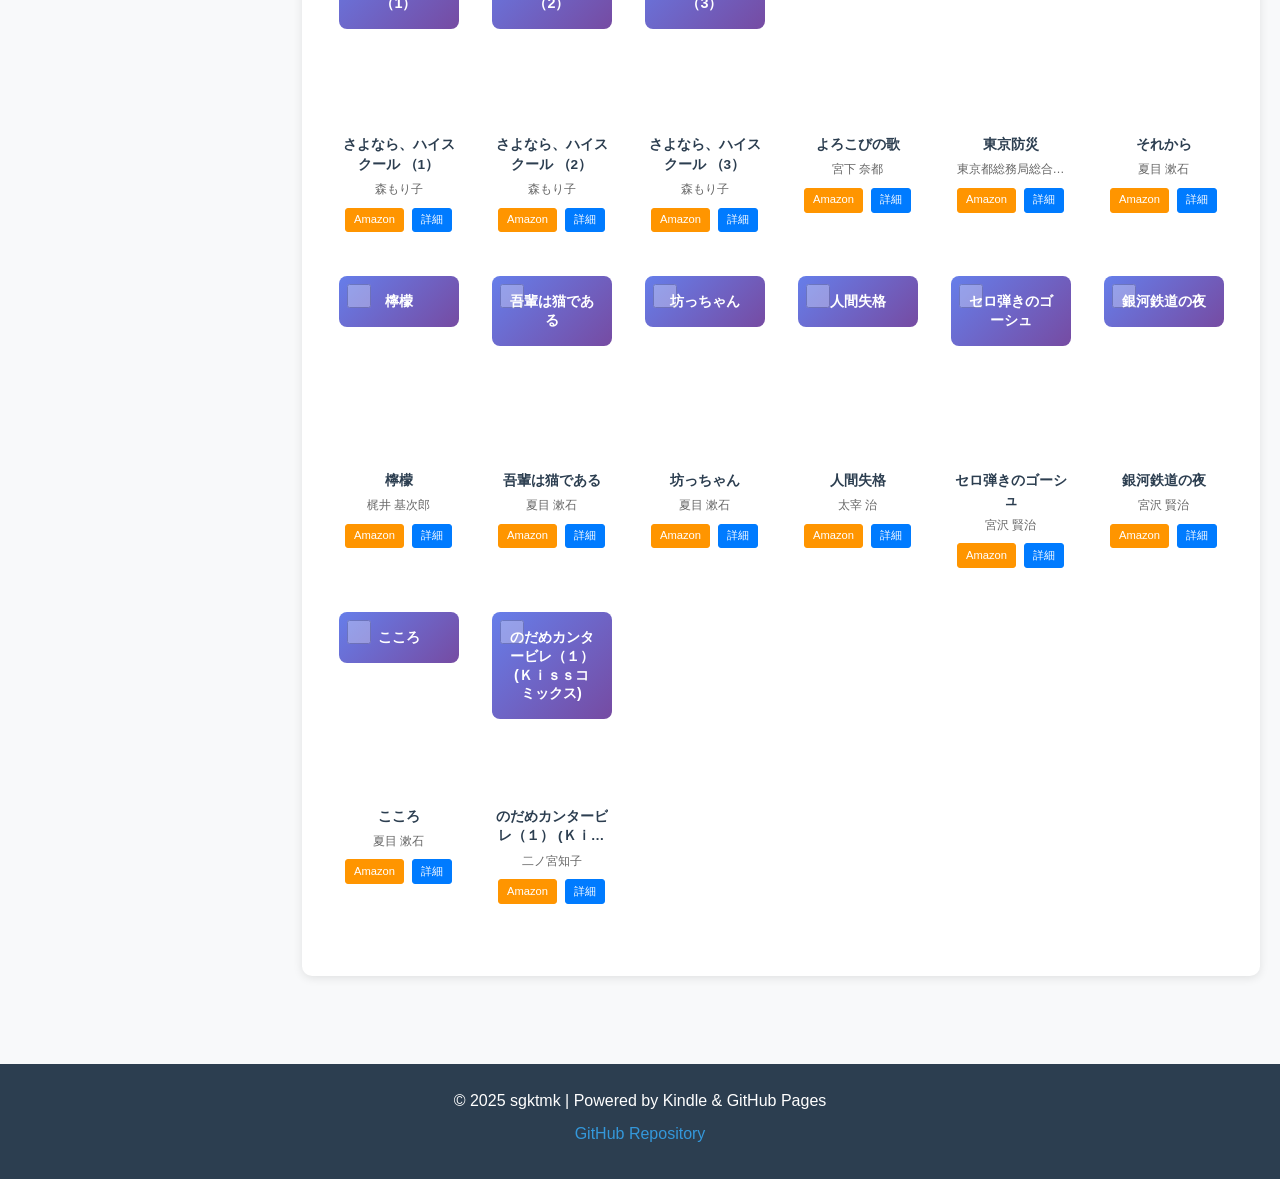
==== commit 88ee4b7f: "Firefox表紙対策・Sveltia方式のGitHub認証・デザイン余白改善 表紙画像のフォールバック連鎖（Firefoxのトラッキング防止「厳格」対策）: - 保存済みproductImage優先" ====
--- a/index.html
+++ b/index.html
@@ -135,12 +135,15 @@
 
                     <div class="github-sync-section">
                         <h3>GitHub同期</h3>
-                        <div class="management-buttons">
+                        <div id="github-signed-out" class="management-buttons">
+                            <button id="github-signin" class="btn btn-primary">🔐 GitHubでサインイン</button>
+                        </div>
+                        <div id="github-signed-in" class="management-buttons" style="display: none;">
                             <button id="github-save" class="btn btn-primary">☁️ GitHubに保存</button>
                             <button id="github-load" class="btn btn-secondary">🔄 GitHubから読込</button>
-                            <button id="github-settings" class="btn btn-outline">⚙️ 連携設定</button>
                         </div>
                         <div id="github-sync-status" class="github-sync-status" style="display: none;"></div>
+                        <button id="github-settings" class="github-settings-link">詳細設定（PAT / サインアウト）</button>
                     </div>
                 </div>
             </aside>
@@ -413,60 +416,39 @@
         </div>
     </div>
 
-    <!-- GitHub Sync Settings Modal -->
+    <!-- GitHub Sync Settings Modal (詳細設定・PATフォールバック) -->
     <div id="github-settings-modal" class="modal">
         <div class="modal-content">
             <button class="modal-close" id="github-settings-modal-close">×</button>
             <div class="modal-header">
-                <h2>⚙️ GitHub連携設定</h2>
+                <h2>⚙️ GitHub連携の詳細設定</h2>
             </div>
             <div class="modal-body">
-                <p style="color: #666; margin-bottom: 1rem;">
-                    設定すると「☁️ GitHubに保存」ボタンで <code>data/library.json</code> を
-                    リポジトリに直接コミットできます（手動でのエクスポート＆push不要）。
+                <p class="modal-description">
+                    リポジトリとOAuth認証の設定は <code>data/config.json</code> の <code>github</code> ブロックに記載します
+                    （Sveltia CMSのconfig.ymlと同じ考え方です）。現在の設定:
                 </p>
-                <div class="form-group">
-                    <label for="github-owner">リポジトリオーナー</label>
-                    <input type="text" id="github-owner" placeholder="sgktmk" />
-                </div>
-                <div class="form-group">
-                    <label for="github-repo">リポジトリ名</label>
-                    <input type="text" id="github-repo" placeholder="my-bookshelf" />
-                </div>
-                <div class="form-group">
-                    <label for="github-branch">ブランチ</label>
-                    <input type="text" id="github-branch" placeholder="main" />
-                </div>
-
-                <hr style="margin: 1.5rem 0; border: none; border-top: 1px solid #ddd;">
-
-                <h3 style="margin-bottom: 0.5rem;">認証方法A: Personal Access Token</h3>
+                <div id="github-config-summary" class="github-config-summary">
+                    <!-- 設定内容がここに表示されます -->
+                </div>
+
+                <hr class="modal-divider">
+
+                <h3>Personal Access Token（OAuthを使わない場合）</h3>
                 <div class="form-group">
                     <label for="github-token">Fine-grained PAT</label>
                     <input type="password" id="github-token" placeholder="github_pat_..." autocomplete="off" />
-                    <small style="color: #666; display: block; margin-top: 0.25rem;">
+                    <small class="field-note">
                         <a href="https://github.com/settings/personal-access-tokens/new" target="_blank" rel="noopener">GitHubでトークンを作成</a>
                         — 対象をこのリポジトリのみに絞り、権限は Contents: Read and write を選択。
                         トークンはこのブラウザのLocalStorageにのみ保存されます。
                     </small>
                 </div>
 
-                <h3 style="margin-bottom: 0.5rem;">認証方法B: OAuthサインイン（Sveltia/Decap互換）</h3>
-                <div class="form-group">
-                    <label for="github-auth-endpoint">認証エンドポイントURL</label>
-                    <input type="url" id="github-auth-endpoint" placeholder="https://sveltia-cms-auth.example.workers.dev" />
-                    <small style="color: #666; display: block; margin-top: 0.25rem;">
-                        ブログで使っている sveltia-cms-auth などのデプロイURLを流用できます
-                    </small>
-                    <button type="button" id="github-oauth-signin" class="btn btn-secondary" style="margin-top: 0.5rem;">
-                        🔐 GitHubでサインイン
-                    </button>
-                </div>
-
                 <div id="github-settings-status" class="asin-status" style="display: none;"></div>
 
-                <div class="form-actions" style="margin-top: 1.5rem; display: flex; gap: 1rem; justify-content: flex-end;">
-                    <button id="github-signout" class="btn btn-danger" style="margin-right: auto;">トークンを削除</button>
+                <div class="form-actions modal-actions">
+                    <button id="github-signout" class="btn btn-danger" style="margin-right: auto;">サインアウト（トークン削除）</button>
                     <button id="github-test-connection" class="btn btn-secondary">接続テスト</button>
                     <button id="github-save-settings" class="btn btn-primary">保存</button>
                 </div>
--- a/css/bookshelf.css
+++ b/css/bookshelf.css
@@ -50,27 +50,31 @@
 .header {
     background: linear-gradient(135deg, var(--primary-color), #34495e);
     color: white;
-    padding: 2rem 0;
+    padding: 2.5rem 0 2rem;
     box-shadow: 0 2px 10px var(--shadow-color);
 }
 
 .header-title {
-    font-size: 2.5rem;
+    font-size: 2.25rem;
     margin-bottom: 0.5rem;
     text-align: center;
+    letter-spacing: 0.02em;
+    line-height: 1.3;
 }
 
 .header-subtitle {
     text-align: center;
-    opacity: 0.9;
+    opacity: 0.85;
     margin-bottom: 2rem;
+    font-size: 1rem;
+    letter-spacing: 0.15em;
 }
 
 .header-controls {
     display: flex;
     justify-content: space-between;
     align-items: center;
-    gap: 2rem;
+    gap: 1rem 2rem;
     flex-wrap: wrap;
 }
 
@@ -95,11 +99,12 @@
 
 /* Button Styles */
 .btn {
-    padding: 0.5rem 1rem;
+    padding: 0.55rem 1.1rem;
     border: none;
-    border-radius: 5px;
+    border-radius: 8px;
     cursor: pointer;
     font-size: 0.9rem;
+    line-height: 1.5;
     transition: all 0.3s ease;
     font-family: inherit;
 }
@@ -131,11 +136,12 @@
 
 /* Main Layout */
 .main {
-    padding: 2rem 0;
+    padding: 2.5rem 0;
     min-height: calc(100vh - 200px);
 }
 
-.container {
+/* サイドバー＋本棚の2カラムはメイン領域のみ（ヘッダー・フッターには適用しない） */
+.main .container {
     display: flex;
     gap: 2rem;
 }
@@ -148,35 +154,42 @@
 
 .filter-section, .stats-section {
     background: white;
-    padding: 1.5rem;
-    border-radius: 10px;
+    padding: 1.75rem;
+    border-radius: 12px;
     box-shadow: 0 2px 10px var(--shadow-color);
     margin-bottom: 1.5rem;
 }
 
 .filter-section h3, .stats-section h3 {
-    margin-bottom: 1rem;
+    margin-bottom: 1.25rem;
     color: var(--primary-color);
     border-bottom: 2px solid var(--border-color);
-    padding-bottom: 0.5rem;
+    padding-bottom: 0.6rem;
+    font-size: 1.05rem;
+    letter-spacing: 0.03em;
 }
 
 .filter-group {
-    margin-bottom: 1rem;
+    margin-bottom: 1.5rem;
+}
+
+.filter-group:last-child {
+    margin-bottom: 0;
 }
 
 .filter-group label {
     display: block;
-    margin-bottom: 0.5rem;
+    margin-bottom: 0.6rem;
     font-weight: 600;
+    font-size: 0.9rem;
     color: var(--text-color);
 }
 
 .filter-group select {
     width: 100%;
-    padding: 0.5rem;
+    padding: 0.55rem 0.75rem;
     border: 1px solid var(--border-color);
-    border-radius: 5px;
+    border-radius: 8px;
     font-size: 0.9rem;
 }
 
@@ -189,8 +202,8 @@
 .stat-item {
     display: flex;
     justify-content: space-between;
-    align-items: center;
-    padding: 0.5rem 0;
+    align-items: baseline;
+    padding: 0.6rem 0;
     border-bottom: 1px solid var(--border-color);
 }
 
@@ -228,7 +241,7 @@
 /* Bookshelf Grid */
 .bookshelf {
     display: grid;
-    gap: 1.5rem;
+    gap: 2.25rem 1.5rem;
     margin-bottom: 2rem;
 }
 
@@ -301,7 +314,7 @@
 /* Book Info */
 .book-info {
     text-align: center;
-    margin-top: 0.75rem;
+    margin-top: 0.9rem;
     padding: 0 0.5rem;
 }
 
@@ -309,8 +322,8 @@
     font-size: 0.85rem;
     font-weight: 600;
     color: var(--text-color);
-    margin-bottom: 0.25rem;
-    line-height: 1.3;
+    margin-bottom: 0.35rem;
+    line-height: 1.45;
     display: -webkit-box;
     -webkit-line-clamp: 2;
     -webkit-box-orient: vertical;
@@ -320,6 +333,7 @@
 .book-author {
     font-size: 0.75rem;
     color: #666;
+    line-height: 1.5;
     display: -webkit-box;
     -webkit-line-clamp: 1;
     -webkit-box-orient: vertical;
@@ -448,14 +462,26 @@
 
 .modal-close {
     position: absolute;
-    top: 15px;
+    top: 16px;
     right: 20px;
+    width: 40px;
+    height: 40px;
+    display: flex;
+    align-items: center;
+    justify-content: center;
     background: none;
     border: none;
-    font-size: 2rem;
+    border-radius: 50%;
+    font-size: 1.75rem;
+    line-height: 1;
     cursor: pointer;
     color: #666;
     z-index: 10;
+    transition: background-color 0.2s ease;
+}
+
+.modal-close:hover {
+    background-color: rgba(0, 0, 0, 0.06);
 }
 
 .modal-body {
@@ -500,10 +526,16 @@
 
 /* Book Links Styles */
 .book-links {
-    margin-top: 0.5rem;
+    margin-top: 0.6rem;
     margin-bottom: 0.5rem;
     display: flex;
     gap: 0.5rem;
+    justify-content: center;
+}
+
+/* リスト表示では左寄せ */
+.view-list .book-links {
+    justify-content: flex-start;
 }
 
 .book-link {
@@ -871,9 +903,8 @@
     display: flex;
     justify-content: flex-start;
     align-items: center;
-    margin-bottom: 2rem;
-    padding-bottom: 1rem;
-    padding-right: 60px; /* 閉じるボタンのスペースを確保 */
+    padding: 1.75rem 2rem 1.25rem;
+    padding-right: 64px; /* 閉じるボタンのスペースを確保 */
     border-bottom: 2px solid var(--border-color);
     gap: 1rem;
 }
@@ -881,6 +912,19 @@
 .modal-header h2 {
     margin: 0;
     flex: 1;
+    font-size: 1.4rem;
+    line-height: 1.4;
+    letter-spacing: 0.02em;
+}
+
+/* ヘッダー付きモーダルでは本文の上余白を抑える */
+.modal-header ~ .modal-body {
+    padding-top: 1.5rem;
+}
+
+/* 本棚管理モーダルのリスト部分にも余白を確保 */
+#bookshelves-list {
+    padding: 1.5rem 2rem 2rem;
 }
 
 .modal-header .btn {
@@ -1049,14 +1093,15 @@
 .management-buttons {
     display: flex;
     flex-direction: column;
-    gap: 0.75rem;
+    gap: 0.6rem;
 }
 
 .management-buttons .btn {
     width: 100%;
     text-align: center;
     font-size: 0.9rem;
-    padding: 0.75rem;
+    padding: 0.7rem 1rem;
+    border-radius: 8px;
     color: white !important;
     background-color: #3498db;
     border: 1px solid #2980b9;
@@ -2087,3 +2132,96 @@
     border-radius: 8px;
     background-color: #000;
 }
+
+/* ============================================
+   GitHub Sync (Sveltia-style)
+   ============================================ */
+.github-settings-link {
+    display: block;
+    margin: 0.9rem auto 0;
+    background: none;
+    border: none;
+    color: #888;
+    font-size: 0.8rem;
+    cursor: pointer;
+    text-decoration: underline;
+    text-underline-offset: 3px;
+}
+
+.github-settings-link:hover {
+    color: var(--secondary-color);
+}
+
+.github-config-summary {
+    background: #f8f9fa;
+    border: 1px solid var(--border-color);
+    border-radius: 8px;
+    padding: 1rem 1.25rem;
+    margin-bottom: 0.5rem;
+}
+
+.github-config-summary dl {
+    display: grid;
+    grid-template-columns: auto 1fr;
+    gap: 0.4rem 1.25rem;
+    margin: 0;
+}
+
+.github-config-summary dt {
+    font-weight: 600;
+    font-size: 0.85rem;
+    color: var(--primary-color);
+    white-space: nowrap;
+}
+
+.github-config-summary dd {
+    margin: 0;
+    font-size: 0.85rem;
+    color: #555;
+    word-break: break-all;
+}
+
+/* ============================================
+   Modal shared parts
+   ============================================ */
+.modal-description {
+    color: #666;
+    font-size: 0.9rem;
+    line-height: 1.7;
+    margin-bottom: 1.25rem;
+}
+
+.modal-description code {
+    background: #f1f3f5;
+    padding: 0.1em 0.4em;
+    border-radius: 4px;
+    font-size: 0.85em;
+}
+
+.modal-divider {
+    margin: 1.75rem 0;
+    border: none;
+    border-top: 1px solid var(--border-color);
+}
+
+.modal-body h3 {
+    font-size: 1.05rem;
+    color: var(--primary-color);
+    margin-bottom: 0.9rem;
+    letter-spacing: 0.02em;
+}
+
+.modal-actions {
+    margin-top: 1.75rem;
+    display: flex;
+    gap: 0.75rem;
+    justify-content: flex-end;
+    flex-wrap: wrap;
+}
+
+.field-note {
+    color: #666;
+    display: block;
+    margin-top: 0.4rem;
+    line-height: 1.7;
+}
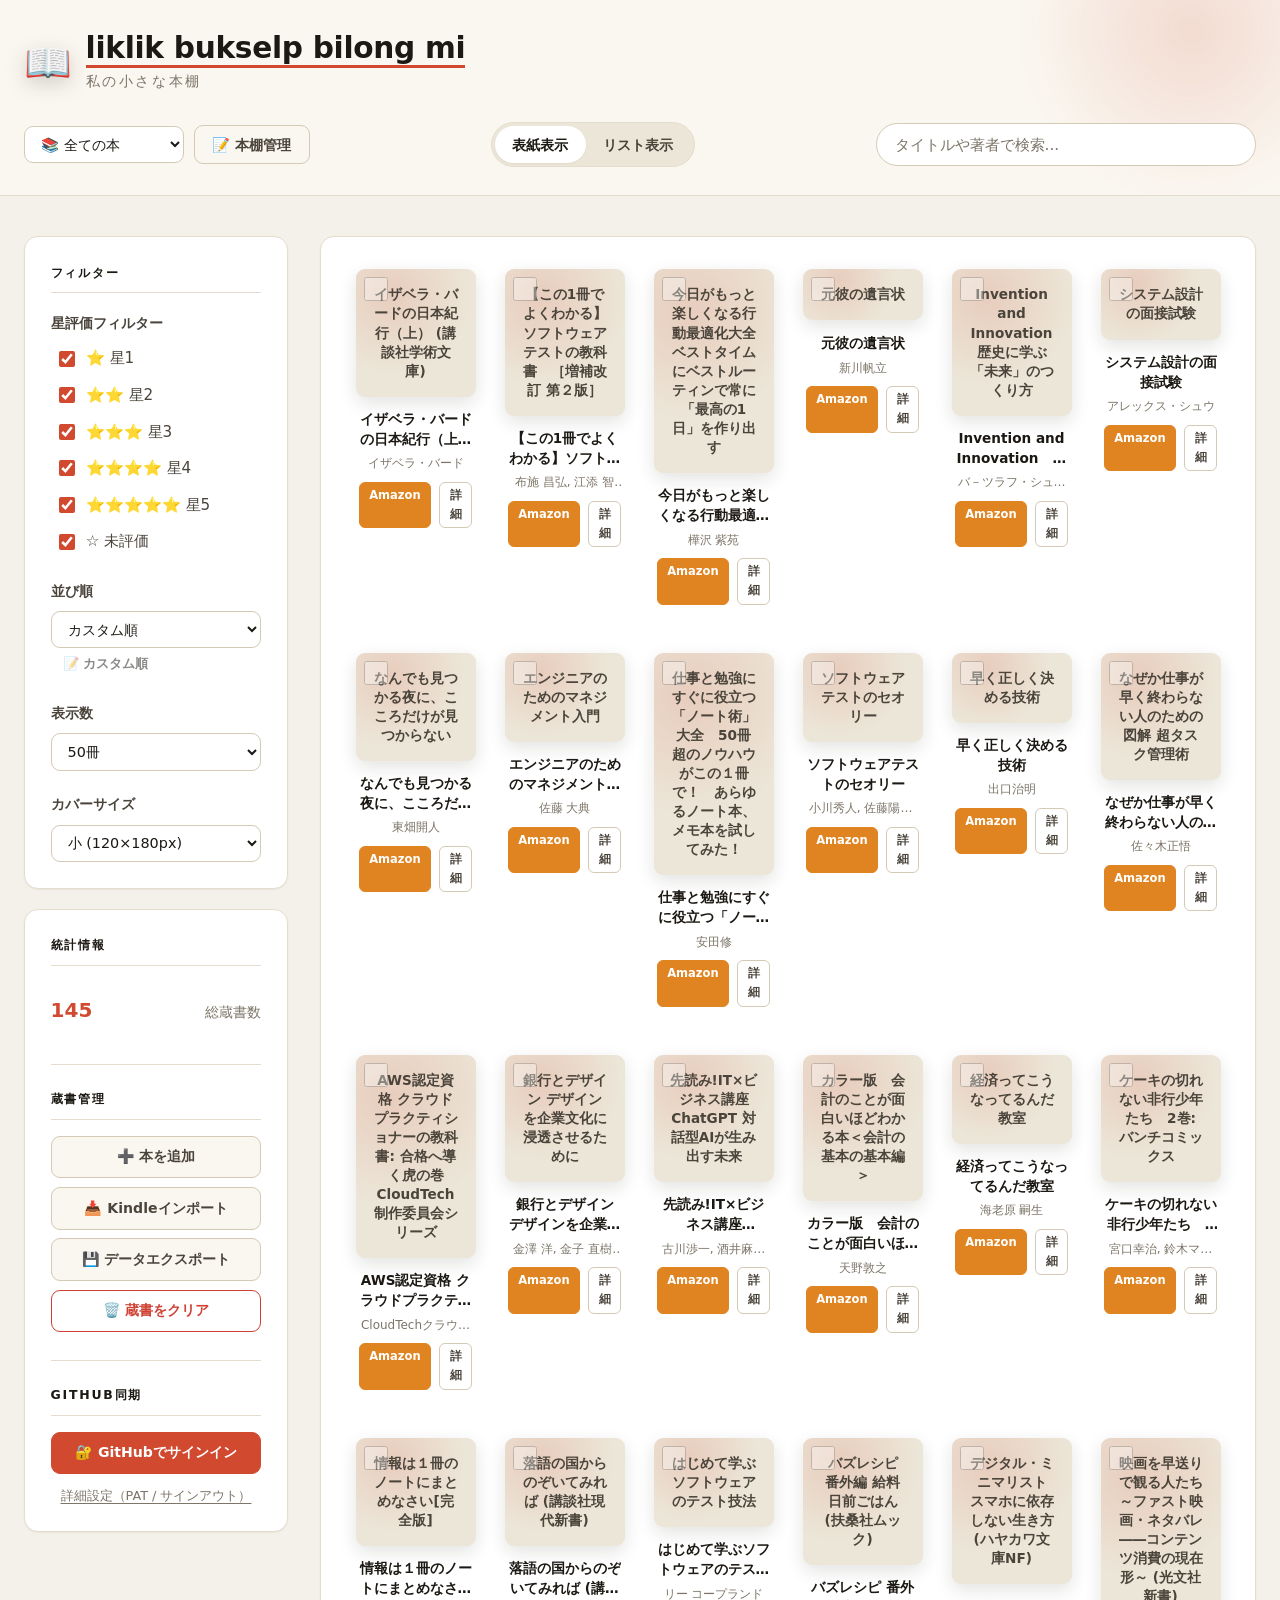
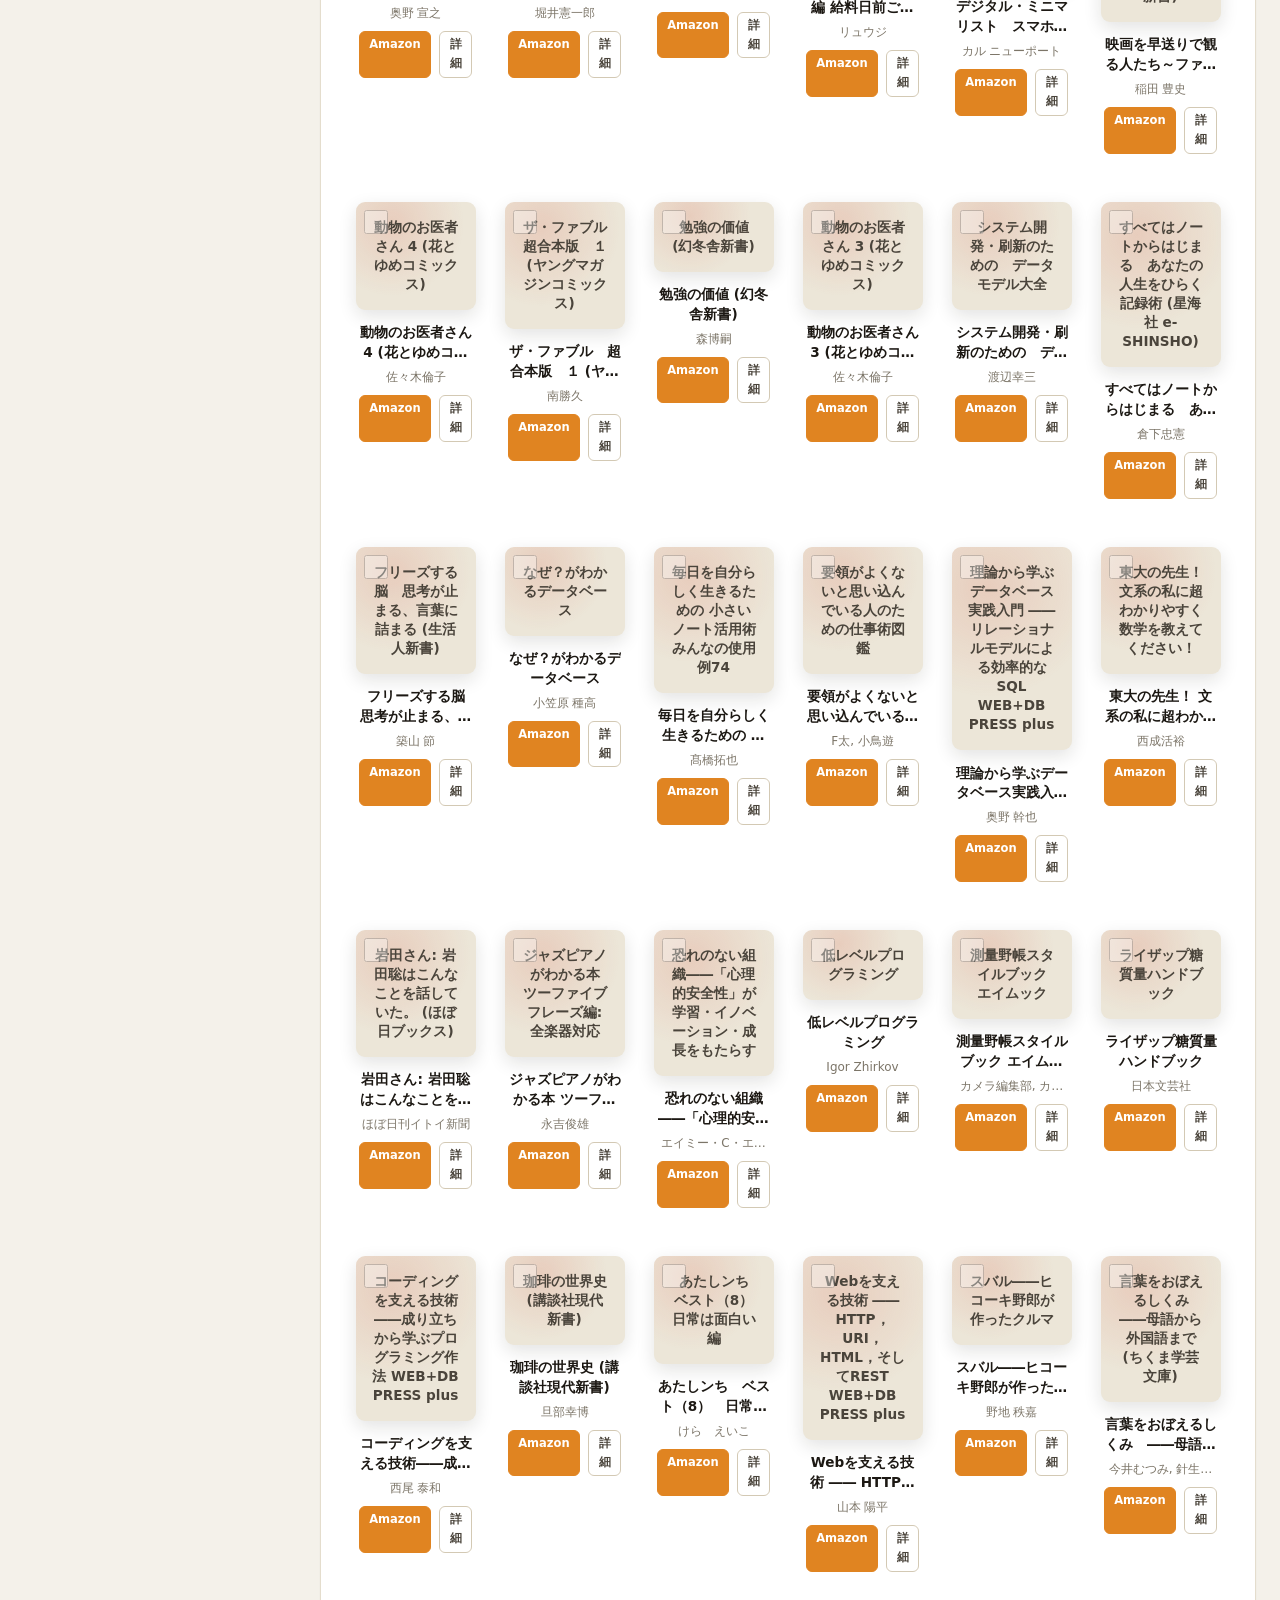
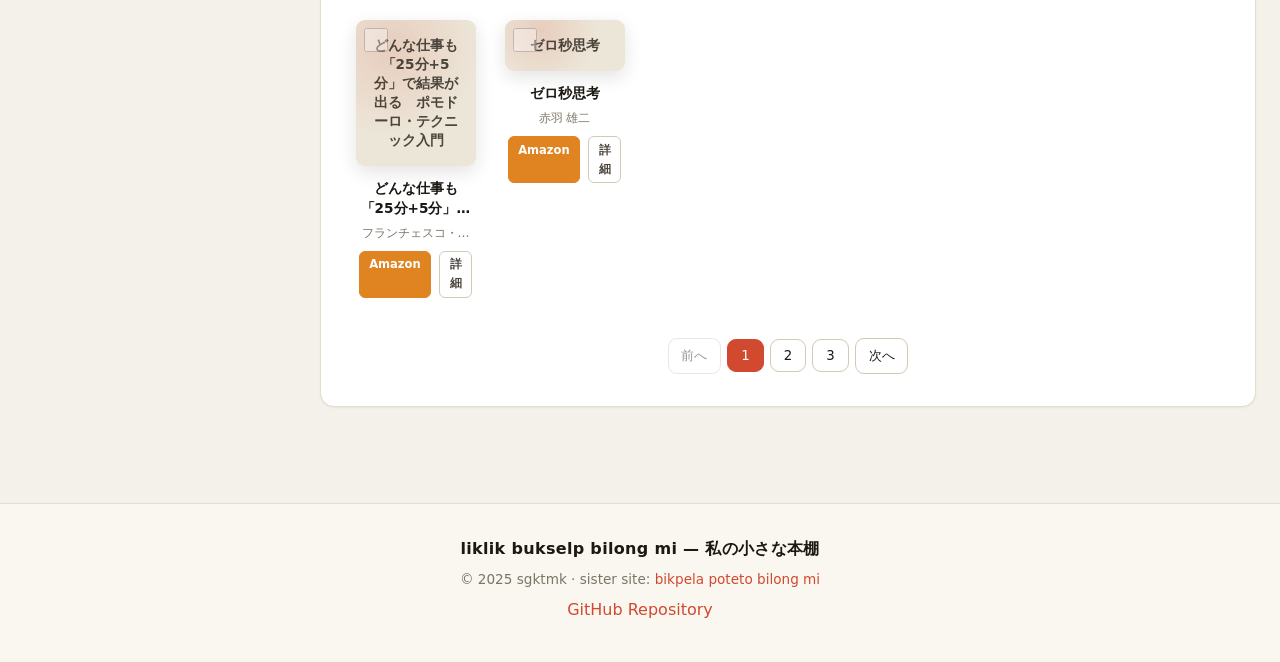
==== commit c108ca79: "リブランディング: liklik bukselp bilong mi へ全面刷新 - 名称を「liklik bukselp bilong mi（私の小さな本棚）」に変更 - 姉妹サイト bikpela" ====
--- a/index.html
+++ b/index.html
@@ -3,23 +3,31 @@
 <head>
     <meta charset="UTF-8">
     <meta name="viewport" content="width=device-width, initial-scale=1.0">
-    <title>Virtual Bookshelf - 読書ライブラリ</title>
-    <meta name="description" content="個人読書コレクション - お気に入りの本を美しく展示">
-    
+    <title>liklik bukselp bilong mi — 私の小さな本棚</title>
+    <meta name="description" content="liklik bukselp bilong mi（私の小さな本棚）— シンプルモダンでちょっとシュールな、個人蔵書のためのバーチャル本棚">
+
     <!-- Open Graph for social sharing -->
-    <meta property="og:title" content="Virtual Bookshelf - 読書ライブラリ">
-    <meta property="og:description" content="お気に入りコレクション">
+    <meta property="og:title" content="liklik bukselp bilong mi — 私の小さな本棚">
+    <meta property="og:description" content="シンプルモダンでちょっとシュールな、個人蔵書のためのバーチャル本棚">
     <meta property="og:type" content="website">
-    
-    <link rel="icon" href="data:image/svg+xml,<svg xmlns='http://www.w3.org/2000/svg' viewBox='0 0 100 100'><text y='.9em' font-size='90'>📚</text></svg>">
+    <meta property="og:site_name" content="liklik bukselp bilong mi">
+    <meta name="theme-color" content="#f4f1ea" media="(prefers-color-scheme: light)">
+    <meta name="theme-color" content="#16130f" media="(prefers-color-scheme: dark)">
+
+    <link rel="icon" href="data:image/svg+xml,<svg xmlns='http://www.w3.org/2000/svg' viewBox='0 0 100 100'><text y='.9em' font-size='90'>📖</text></svg>">
     <link rel="stylesheet" href="css/bookshelf.css">
 
 </head>
 <body>
     <header class="header">
         <div class="container">
-            <h1 class="header-title">📚 Virtual Bookshelf</h1>
-            <p class="header-subtitle">読書ライブラリ</p>
+            <a href="#" class="header-brand" aria-label="liklik bukselp bilong mi — ホーム">
+                <span class="header-mark" aria-hidden="true">📖</span>
+                <span class="header-wordmark">
+                    <span class="header-title">liklik bukselp bilong mi</span>
+                    <span class="header-subtitle">私の小さな本棚</span>
+                </span>
+            </a>
             
             <div class="header-controls">
                 <div class="bookshelf-controls">
@@ -190,7 +198,8 @@
 
     <footer class="footer">
         <div class="container">
-            <p>© 2025 sgktmk | Powered by Kindle & GitHub Pages</p>
+            <p>liklik bukselp bilong mi — 私の小さな本棚</p>
+            <p class="footer-note">© 2025 sgktmk · sister site: <a href="https://www.sgktmk.com" target="_blank" rel="noopener">bikpela poteto bilong mi</a></p>
             <p>
                 <a href="https://github.com/sgktmk/my-bookshelf" target="_blank" rel="noopener">
                     GitHub Repository
--- a/css/bookshelf.css
+++ b/css/bookshelf.css
@@ -1,31 +1,87 @@
-/* Virtual Bookshelf Styles */
+/* ============================================================
+   liklik bukselp bilong mi — 私の小さな本棚
+   Design language: simple · modern · a little surreal
+   Sister site mood: bikpela poteto bilong mi (www.sgktmk.com)
+   ============================================================ */
+
 :root {
-    --primary-color: #2c3e50;
-    --secondary-color: #3498db;
-    --accent-color: #e74c3c;
-    --text-color: #2c3e50;
-    --bg-color: #f8f9fa;
-    --border-color: #dee2e6;
-    --shadow-color: rgba(0, 0, 0, 0.1);
+    /* Warm paper palette */
+    --bg: #f4f1ea;
+    --bg-tint: #ece6d8;
+    --surface: #ffffff;
+    --surface-2: #faf7f0;
+    --ink: #1c1813;
+    --ink-soft: #4a443b;
+    --muted: #7c7568;
+    --line: #e4ddcd;
+    --line-strong: #d3c9b4;
+
+    /* A single dreamy, earthy accent (potato-terracotta) */
+    --accent: #d1492f;
+    --accent-strong: #b73c26;
+    --accent-ink: #ffffff;
+    --accent-soft: rgba(209, 73, 47, 0.10);
+    --accent-soft-2: rgba(209, 73, 47, 0.16);
+
+    /* Secondary surreal pop, used sparingly */
+    --dream: #4b53c9;
+
+    /* Semantic */
+    --ok: #2f8f5b;
+    --warn: #c98a17;
+    --danger: #cf4033;
+    --danger-strong: #b0392e;
+    --amazon: #e08421;
+    --amazon-strong: #c46f13;
+
+    /* Elevation & shape */
+    --shadow-sm: 0 1px 2px rgba(28, 24, 19, 0.05);
+    --shadow: 0 1px 2px rgba(28, 24, 19, 0.04), 0 10px 30px rgba(28, 24, 19, 0.07);
+    --shadow-lg: 0 8px 40px rgba(28, 24, 19, 0.16);
+    --r-xs: 6px;
+    --r-sm: 9px;
+    --r: 14px;
+    --r-lg: 20px;
+    --pill: 999px;
+
+    --font: "Helvetica Neue", "Hiragino Kaku Gothic ProN", "Hiragino Sans",
+        "Noto Sans JP", "Yu Gothic", Meiryo, system-ui, -apple-system,
+        BlinkMacSystemFont, "Segoe UI", sans-serif;
+
     --book-width: 160px;
     --book-height: 240px;
 }
 
+@media (prefers-color-scheme: dark) {
+    :root {
+        --bg: #14110d;
+        --bg-tint: #1c1712;
+        --surface: #201b15;
+        --surface-2: #17130e;
+        --ink: #f2ece0;
+        --ink-soft: #d6cdbd;
+        --muted: #a39a89;
+        --line: #33291f;
+        --line-strong: #453a2c;
+
+        --accent: #ec5f43;
+        --accent-strong: #ff7358;
+        --accent-ink: #1a120e;
+        --accent-soft: rgba(236, 95, 67, 0.14);
+        --accent-soft-2: rgba(236, 95, 67, 0.22);
+
+        --dream: #8f95f0;
+
+        --shadow-sm: 0 1px 2px rgba(0, 0, 0, 0.4);
+        --shadow: 0 1px 2px rgba(0, 0, 0, 0.3), 0 12px 34px rgba(0, 0, 0, 0.45);
+        --shadow-lg: 0 10px 46px rgba(0, 0, 0, 0.6);
+    }
+}
+
 /* Cover Size Variants */
-.bookshelf.size-small {
-    --book-width: 120px;
-    --book-height: 180px;
-}
-
-.bookshelf.size-medium {
-    --book-width: 160px;
-    --book-height: 240px;
-}
-
-.bookshelf.size-large {
-    --book-width: 200px;
-    --book-height: 300px;
-}
+.bookshelf.size-small  { --book-width: 120px; --book-height: 180px; }
+.bookshelf.size-medium { --book-width: 160px; --book-height: 240px; }
+.bookshelf.size-large  { --book-width: 200px; --book-height: 300px; }
 
 * {
     margin: 0;
@@ -33,252 +89,397 @@
     box-sizing: border-box;
 }
 
+html { -webkit-text-size-adjust: 100%; overflow-x: hidden; }
+
 body {
-    font-family: 'Segoe UI', Tahoma, Geneva, Verdana, sans-serif;
-    background-color: var(--bg-color);
-    color: var(--text-color);
-    line-height: 1.6;
-}
+    font-family: var(--font);
+    background-color: var(--bg);
+    color: var(--ink);
+    line-height: 1.65;
+    font-feature-settings: "palt" 1;
+    -webkit-font-smoothing: antialiased;
+    text-rendering: optimizeLegibility;
+    /* faint dreamy dot field in the far background */
+    background-image: radial-gradient(var(--line) 0.7px, transparent 0.7px);
+    background-size: 26px 26px;
+    background-attachment: fixed;
+}
+
+::selection {
+    background: var(--accent-soft-2);
+    color: var(--ink);
+}
+
+a { color: var(--accent); }
 
 .container {
-    max-width: 1400px;
+    max-width: 1440px;
     margin: 0 auto;
-    padding: 0 20px;
-}
-
-/* Header Styles */
+    padding: 0 24px;
+}
+
+/* ============================================================
+   Header / wordmark
+   ============================================================ */
 .header {
-    background: linear-gradient(135deg, var(--primary-color), #34495e);
-    color: white;
-    padding: 2.5rem 0 2rem;
-    box-shadow: 0 2px 10px var(--shadow-color);
+    position: relative;
+    background: var(--surface-2);
+    color: var(--ink);
+    padding: 2rem 0 1.75rem;
+    border-bottom: 1px solid var(--line);
+    overflow: hidden;
+}
+
+/* surreal: a soft off-kilter halo behind the header */
+.header::before {
+    content: "";
+    position: absolute;
+    top: -140px;
+    right: -80px;
+    width: 340px;
+    height: 340px;
+    background: radial-gradient(circle at center, var(--accent-soft-2), transparent 70%);
+    filter: blur(8px);
+    pointer-events: none;
+    z-index: 0;
+}
+
+.header .container { position: relative; z-index: 1; }
+
+.header-brand {
+    display: inline-flex;
+    align-items: center;
+    gap: 0.85rem;
+    text-decoration: none;
+    color: inherit;
+    margin-bottom: 1.75rem;
+}
+
+.header-mark {
+    font-size: 2.4rem;
+    line-height: 1;
+    display: inline-block;
+    filter: drop-shadow(0 6px 10px rgba(28, 24, 19, 0.18));
+    animation: float 5.5s ease-in-out infinite;
+}
+
+.header-wordmark {
+    display: flex;
+    flex-direction: column;
+    gap: 0.15rem;
 }
 
 .header-title {
-    font-size: 2.25rem;
-    margin-bottom: 0.5rem;
-    text-align: center;
-    letter-spacing: 0.02em;
-    line-height: 1.3;
+    font-size: 1.85rem;
+    font-weight: 800;
+    letter-spacing: -0.01em;
+    line-height: 1.1;
+    text-transform: lowercase;
+    /* surreal hand-waved underline */
+    background-image: linear-gradient(var(--accent), var(--accent));
+    background-repeat: no-repeat;
+    background-position: 0 100%;
+    background-size: 100% 3px;
+    padding-bottom: 3px;
+    width: fit-content;
 }
 
 .header-subtitle {
-    text-align: center;
-    opacity: 0.85;
-    margin-bottom: 2rem;
-    font-size: 1rem;
-    letter-spacing: 0.15em;
+    font-size: 0.9rem;
+    color: var(--muted);
+    letter-spacing: 0.18em;
+    font-weight: 500;
 }
 
 .header-controls {
     display: flex;
     justify-content: space-between;
     align-items: center;
-    gap: 1rem 2rem;
+    gap: 0.75rem 1.5rem;
     flex-wrap: wrap;
 }
 
 .view-toggle {
-    display: flex;
-    gap: 0.5rem;
+    display: inline-flex;
+    gap: 0;
+    background: var(--bg-tint);
+    border: 1px solid var(--line);
+    border-radius: var(--pill);
+    padding: 3px;
+}
+
+.view-toggle .btn {
+    border: none;
+    background: transparent;
+    color: var(--ink-soft);
+    border-radius: var(--pill);
+    box-shadow: none;
+}
+
+.view-toggle .btn.active {
+    background: var(--surface);
+    color: var(--ink);
+    box-shadow: var(--shadow-sm);
 }
 
 .search-box {
     flex-grow: 1;
-    max-width: 400px;
+    max-width: 380px;
+    min-width: 200px;
 }
 
 .search-box input {
     width: 100%;
-    padding: 0.75rem;
-    border: none;
-    border-radius: 25px;
-    font-size: 1rem;
-    background: rgba(255, 255, 255, 0.95);
-}
-
-/* Button Styles */
+    padding: 0.7rem 1.1rem;
+    border: 1px solid var(--line-strong);
+    border-radius: var(--pill);
+    font-size: 0.95rem;
+    font-family: inherit;
+    background: var(--surface);
+    color: var(--ink);
+    transition: border-color 0.2s ease, box-shadow 0.2s ease;
+}
+
+.search-box input::placeholder { color: var(--muted); }
+
+.search-box input:focus {
+    outline: none;
+    border-color: var(--accent);
+    box-shadow: 0 0 0 3px var(--accent-soft);
+}
+
+/* ============================================================
+   Buttons
+   ============================================================ */
 .btn {
     padding: 0.55rem 1.1rem;
-    border: none;
-    border-radius: 8px;
+    border: 1px solid transparent;
+    border-radius: var(--r-sm);
     cursor: pointer;
     font-size: 0.9rem;
-    line-height: 1.5;
-    transition: all 0.3s ease;
+    line-height: 1.4;
+    font-weight: 600;
     font-family: inherit;
-}
-
-.btn-primary {
-    background-color: var(--secondary-color);
-    color: white;
-}
-
-.btn-secondary {
-    background-color: transparent;
-    color: white;
-    border: 1px solid rgba(255, 255, 255, 0.3);
-}
-
-.btn-small {
-    padding: 0.25rem 0.5rem;
-    font-size: 0.8rem;
+    color: var(--ink);
+    background: var(--surface);
+    transition: transform 0.15s ease, box-shadow 0.15s ease,
+        background-color 0.15s ease, border-color 0.15s ease, color 0.15s ease;
 }
 
 .btn:hover {
     transform: translateY(-1px);
-    box-shadow: 0 2px 5px var(--shadow-color);
-}
-
-.btn.active, .btn-primary.active {
-    background-color: var(--accent-color);
-}
-
-/* Main Layout */
+    box-shadow: var(--shadow-sm);
+}
+
+.btn:active { transform: translateY(0); }
+
+.btn:focus-visible {
+    outline: 2px solid var(--accent);
+    outline-offset: 2px;
+}
+
+.btn-primary {
+    background: var(--accent);
+    color: var(--accent-ink);
+    border-color: var(--accent);
+}
+
+.btn-primary:hover { background: var(--accent-strong); border-color: var(--accent-strong); }
+
+.btn-secondary {
+    background: var(--surface);
+    color: var(--ink-soft);
+    border-color: var(--line-strong);
+}
+
+.btn-secondary:hover { background: var(--bg-tint); color: var(--ink); }
+
+.btn-outline {
+    background: transparent;
+    color: var(--ink-soft);
+    border: 1px solid var(--line-strong);
+}
+
+.btn-outline:hover { background: var(--bg-tint); color: var(--ink); }
+
+.btn-small {
+    padding: 0.35rem 0.7rem;
+    font-size: 0.82rem;
+    border-radius: var(--r-xs);
+}
+
+.btn.active,
+.btn-primary.active {
+    background: var(--accent-strong);
+    color: var(--accent-ink);
+    border-color: var(--accent-strong);
+}
+
+.btn-danger {
+    background: var(--danger);
+    color: #fff;
+    border: 1px solid var(--danger);
+}
+
+.btn-danger:hover { background: var(--danger-strong); border-color: var(--danger-strong); }
+
+/* ============================================================
+   Main layout
+   ============================================================ */
 .main {
-    padding: 2.5rem 0;
-    min-height: calc(100vh - 200px);
-}
-
-/* サイドバー＋本棚の2カラムはメイン領域のみ（ヘッダー・フッターには適用しない） */
+    padding: 2.5rem 0 3rem;
+    min-height: calc(100vh - 220px);
+}
+
 .main .container {
     display: flex;
     gap: 2rem;
-}
-
-/* Sidebar Styles */
+    align-items: flex-start;
+}
+
+/* Sidebar */
 .sidebar {
-    width: 250px;
+    width: 264px;
     flex-shrink: 0;
-}
-
-.filter-section, .stats-section {
-    background: white;
-    padding: 1.75rem;
-    border-radius: 12px;
-    box-shadow: 0 2px 10px var(--shadow-color);
-    margin-bottom: 1.5rem;
-}
-
-.filter-section h3, .stats-section h3 {
+    position: sticky;
+    top: 1.5rem;
+}
+
+.filter-section,
+.stats-section {
+    background: var(--surface);
+    padding: 1.6rem;
+    border: 1px solid var(--line);
+    border-radius: var(--r);
+    box-shadow: var(--shadow-sm);
     margin-bottom: 1.25rem;
-    color: var(--primary-color);
-    border-bottom: 2px solid var(--border-color);
-    padding-bottom: 0.6rem;
-    font-size: 1.05rem;
-    letter-spacing: 0.03em;
-}
-
-.filter-group {
-    margin-bottom: 1.5rem;
-}
-
-.filter-group:last-child {
-    margin-bottom: 0;
-}
-
-.filter-group label {
+}
+
+.filter-section h3,
+.stats-section h3 {
+    margin-bottom: 1.15rem;
+    color: var(--ink);
+    font-size: 0.78rem;
+    text-transform: uppercase;
+    letter-spacing: 0.14em;
+    font-weight: 700;
+    padding-bottom: 0.55rem;
+    border-bottom: 1px solid var(--line);
+}
+
+.filter-group { margin-bottom: 1.4rem; }
+.filter-group:last-child { margin-bottom: 0; }
+
+.filter-group > label {
     display: block;
-    margin-bottom: 0.6rem;
+    margin-bottom: 0.55rem;
     font-weight: 600;
-    font-size: 0.9rem;
-    color: var(--text-color);
-}
-
-.filter-group select {
+    font-size: 0.85rem;
+    color: var(--ink-soft);
+}
+
+.filter-group select,
+.bookshelf-selector,
+.bookshelf-select {
     width: 100%;
     padding: 0.55rem 0.75rem;
-    border: 1px solid var(--border-color);
-    border-radius: 8px;
+    border: 1px solid var(--line-strong);
+    border-radius: var(--r-sm);
     font-size: 0.9rem;
-}
-
-/* Stats Section */
-.stats {
-    display: grid;
-    gap: 0.5rem;
-}
+    font-family: inherit;
+    background: var(--surface);
+    color: var(--ink);
+    transition: border-color 0.2s ease, box-shadow 0.2s ease;
+}
+
+.filter-group select:focus,
+.bookshelf-selector:focus,
+.bookshelf-select:focus {
+    outline: none;
+    border-color: var(--accent);
+    box-shadow: 0 0 0 3px var(--accent-soft);
+}
+
+/* Stats */
+.stats { display: grid; gap: 0.25rem; }
 
 .stat-item {
     display: flex;
     justify-content: space-between;
     align-items: baseline;
     padding: 0.6rem 0;
-    border-bottom: 1px solid var(--border-color);
-}
-
-.stat-item:last-child {
-    border-bottom: none;
-}
+    border-bottom: 1px solid var(--line);
+}
+
+.stat-item:last-child { border-bottom: none; }
 
 .stat-value {
-    font-weight: bold;
-    font-size: 1.2rem;
-    color: var(--secondary-color);
-}
-
-.stat-label {
-    font-size: 0.9rem;
-    color: #666;
-}
-
-/* Bookshelf Container */
+    font-weight: 800;
+    font-size: 1.25rem;
+    color: var(--accent);
+    font-variant-numeric: tabular-nums;
+}
+
+.stat-label { font-size: 0.85rem; color: var(--muted); }
+
+/* ============================================================
+   Bookshelf container + grid
+   ============================================================ */
 .bookshelf-container {
     flex: 1;
-    background: white;
-    border-radius: 10px;
+    min-width: 0;
+    background: var(--surface);
+    border: 1px solid var(--line);
+    border-radius: var(--r);
     padding: 2rem;
-    box-shadow: 0 2px 10px var(--shadow-color);
+    box-shadow: var(--shadow-sm);
 }
 
 .loading {
     text-align: center;
-    padding: 3rem;
-    font-size: 1.2rem;
-    color: #666;
-}
-
-/* Bookshelf Grid */
+    padding: 4rem 1rem;
+    font-size: 1.05rem;
+    color: var(--muted);
+}
+
 .bookshelf {
     display: grid;
-    gap: 2.25rem 1.5rem;
+    gap: 2.5rem 1.5rem;
     margin-bottom: 2rem;
 }
 
-/* Cover View */
 .bookshelf.view-covers {
     grid-template-columns: repeat(auto-fill, minmax(var(--book-width), 1fr));
 }
 
-/* List View */
 .bookshelf.view-list {
     grid-template-columns: 1fr;
-    gap: 0.5rem;
-}
-
-/* Hybrid View */
+    gap: 0.6rem;
+}
+
 .bookshelf.view-hybrid {
     display: flex;
     flex-direction: column;
     gap: 2rem;
 }
 
-/* Book Item Styles */
+/* Book item */
 .book-item {
     position: relative;
-    transition: all 0.3s ease;
+    min-width: 0;
+    max-width: 100%;
+    transition: transform 0.25s cubic-bezier(0.22, 1, 0.36, 1);
     cursor: pointer;
 }
 
-.book-item:hover {
-    transform: translateY(-5px);
-}
-
-/* Cover Display */
+.book-item:hover { transform: translateY(-6px); }
+
 .book-cover-container {
     position: relative;
-    width: var(--book-width);
-    height: var(--book-height);
+    width: 100%;
+    max-width: var(--book-width);
+    aspect-ratio: var(--book-width) / var(--book-height);
+    height: auto;
     margin: 0 auto;
 }
 
@@ -286,43 +487,49 @@
     width: 100%;
     height: 100%;
     object-fit: cover;
-    border-radius: 8px;
-    box-shadow: 0 4px 15px var(--shadow-color);
-    transition: all 0.3s ease;
-}
-
-.book-cover:hover {
-    box-shadow: 0 8px 25px rgba(0, 0, 0, 0.2);
+    border-radius: var(--r-sm);
+    box-shadow: 0 6px 18px rgba(28, 24, 19, 0.14);
+    transition: box-shadow 0.25s ease, transform 0.25s ease;
+    background: var(--bg-tint);
+}
+
+.book-item:hover .book-cover {
+    box-shadow: 0 14px 32px rgba(28, 24, 19, 0.24);
 }
 
 .book-cover-placeholder {
     width: 100%;
     height: 100%;
-    background: linear-gradient(135deg, #667eea 0%, #764ba2 100%);
-    border-radius: 8px;
+    background:
+        radial-gradient(circle at 30% 20%, var(--accent-soft-2), transparent 60%),
+        var(--bg-tint);
+    color: var(--ink-soft);
+    border-radius: var(--r-sm);
     display: flex;
     align-items: center;
     justify-content: center;
-    color: white;
-    font-weight: bold;
+    font-weight: 700;
     text-align: center;
     padding: 1rem;
-    font-size: 0.9rem;
-    line-height: 1.3;
-}
-
-/* Book Info */
+    font-size: 0.85rem;
+    line-height: 1.4;
+    box-shadow: 0 6px 18px rgba(28, 24, 19, 0.12);
+    overflow: hidden;
+    word-break: break-word;
+}
+
+/* Book info */
 .book-info {
     text-align: center;
-    margin-top: 0.9rem;
-    padding: 0 0.5rem;
+    margin-top: 0.85rem;
+    padding: 0 0.35rem;
 }
 
 .book-title {
     font-size: 0.85rem;
     font-weight: 600;
-    color: var(--text-color);
-    margin-bottom: 0.35rem;
+    color: var(--ink);
+    margin-bottom: 0.3rem;
     line-height: 1.45;
     display: -webkit-box;
     -webkit-line-clamp: 2;
@@ -332,7 +539,7 @@
 
 .book-author {
     font-size: 0.75rem;
-    color: #666;
+    color: var(--muted);
     line-height: 1.5;
     display: -webkit-box;
     -webkit-line-clamp: 1;
@@ -341,15 +548,16 @@
 }
 
 .book-memo {
-    font-size: 0.7rem;
-    color: var(--accent-color);
+    font-size: 0.72rem;
+    color: var(--ink-soft);
     margin-top: 0.5rem;
-    padding: 0.25rem 0.5rem;
-    background: rgba(74, 144, 226, 0.1);
-    border-radius: 5px;
-    border-left: 3px solid var(--accent-color);
+    padding: 0.4rem 0.6rem;
+    background: var(--accent-soft);
+    border-radius: var(--r-xs);
+    border-left: 3px solid var(--accent);
     font-style: italic;
-    line-height: 1.3;
+    line-height: 1.4;
+    text-align: left;
     white-space: pre-wrap;
     word-wrap: break-word;
     overflow-wrap: break-word;
@@ -357,88 +565,88 @@
     overflow-y: auto;
 }
 
-/* List View Styles */
+/* List view */
 .bookshelf.view-list .book-item {
     display: flex;
     align-items: center;
     padding: 0.75rem;
-    border: 1px solid var(--border-color);
-    border-radius: 8px;
-    background: white;
+    border: 1px solid var(--line);
+    border-radius: var(--r-sm);
+    background: var(--surface);
+    transition: transform 0.2s ease, box-shadow 0.2s ease, border-color 0.2s ease;
+}
+
+.bookshelf.view-list .book-item:hover {
+    transform: translateX(4px);
+    border-color: var(--line-strong);
+    box-shadow: var(--shadow-sm);
 }
 
 .bookshelf.view-list .book-cover-container {
-    width: 60px;
-    height: 80px;
+    width: 56px;
+    height: 78px;
     margin-right: 1rem;
     flex-shrink: 0;
 }
+
+.bookshelf.view-list .book-cover { border-radius: 4px; box-shadow: 0 3px 8px rgba(28,24,19,.16); }
 
 .bookshelf.view-list .book-info {
     text-align: left;
     margin-top: 0;
     flex: 1;
-}
-
-.bookshelf.view-list .book-title {
-    font-size: 1rem;
-    -webkit-line-clamp: 1;
-}
-
-.bookshelf.view-list .book-author {
-    font-size: 0.85rem;
-}
-
-/* Status Badges */
+    min-width: 0;
+}
+
+.bookshelf.view-list .book-title { font-size: 1rem; -webkit-line-clamp: 1; }
+.bookshelf.view-list .book-author { font-size: 0.85rem; }
+
+/* Status badges */
 .status-badge {
     position: absolute;
-    top: 5px;
-    right: 5px;
-    padding: 0.2rem 0.5rem;
-    font-size: 0.7rem;
-    border-radius: 12px;
-    color: white;
-    font-weight: bold;
-}
-
-.status-read {
-    background-color: #27ae60;
-}
-
-.status-unknown {
-    background-color: #95a5a6;
-}
-
-
-/* Hybrid View */
-.all-books-section {
-    margin-bottom: 2rem;
-}
+    top: 6px;
+    right: 6px;
+    padding: 0.2rem 0.55rem;
+    font-size: 0.68rem;
+    border-radius: var(--pill);
+    color: #fff;
+    font-weight: 700;
+}
+
+.status-read { background-color: var(--ok); }
+.status-unknown { background-color: var(--muted); }
+
+/* Section titles */
+.all-books-section { margin-bottom: 2rem; }
 
 .section-title {
-    font-size: 1.5rem;
-    margin-bottom: 1rem;
-    color: var(--primary-color);
-    border-bottom: 2px solid var(--secondary-color);
-    padding-bottom: 0.5rem;
-}
-
+    font-size: 1.35rem;
+    font-weight: 700;
+    margin-bottom: 1.25rem;
+    color: var(--ink);
+    padding-bottom: 0.6rem;
+    border-bottom: 2px solid var(--accent);
+    display: inline-block;
+}
 
 .all-books-list {
     display: grid;
     grid-template-columns: 1fr;
-    gap: 0.5rem;
-}
-
-/* Modal Styles */
+    gap: 0.6rem;
+}
+
+/* ============================================================
+   Modals
+   ============================================================ */
 .modal {
     display: none;
     position: fixed;
-    top: 0;
-    left: 0;
+    inset: 0;
     width: 100%;
     height: 100%;
-    background-color: rgba(0, 0, 0, 0.8);
+    background-color: rgba(20, 17, 13, 0.55);
+    backdrop-filter: blur(3px);
+    -webkit-backdrop-filter: blur(3px);
     z-index: 1000;
     overflow-y: auto;
 }
@@ -448,22 +656,26 @@
     align-items: center;
     justify-content: center;
     padding: 2rem;
+    animation: modalFade 0.2s ease;
 }
 
 .modal-content {
-    background: white;
-    border-radius: 15px;
+    background: var(--surface);
+    border: 1px solid var(--line);
+    border-radius: var(--r-lg);
     max-width: 900px;
     width: 100%;
     max-height: 90vh;
     overflow-y: auto;
     position: relative;
+    box-shadow: var(--shadow-lg);
+    animation: modalRise 0.25s cubic-bezier(0.22, 1, 0.36, 1);
 }
 
 .modal-close {
     position: absolute;
-    top: 16px;
-    right: 20px;
+    top: 14px;
+    right: 16px;
     width: 40px;
     height: 40px;
     display: flex;
@@ -472,24 +684,47 @@
     background: none;
     border: none;
     border-radius: 50%;
-    font-size: 1.75rem;
+    font-size: 1.7rem;
     line-height: 1;
     cursor: pointer;
-    color: #666;
+    color: var(--muted);
     z-index: 10;
-    transition: background-color 0.2s ease;
-}
-
-.modal-close:hover {
-    background-color: rgba(0, 0, 0, 0.06);
-}
+    transition: background-color 0.2s ease, color 0.2s ease;
+}
+
+.modal-close:hover { background-color: var(--bg-tint); color: var(--ink); }
 
 .modal-body {
     padding: 2rem;
     padding-top: 3rem;
-}
-
-/* Book Detail Styles */
+    color: var(--ink);
+}
+
+.modal-header {
+    display: flex;
+    justify-content: flex-start;
+    align-items: center;
+    padding: 1.6rem 2rem 1.2rem;
+    padding-right: 64px;
+    border-bottom: 1px solid var(--line);
+    gap: 1rem;
+}
+
+.modal-header h2 {
+    margin: 0;
+    flex: 1;
+    font-size: 1.3rem;
+    font-weight: 700;
+    line-height: 1.4;
+    letter-spacing: -0.01em;
+    color: var(--ink);
+}
+
+.modal-header ~ .modal-body { padding-top: 1.5rem; }
+
+.modal-header .btn { margin-left: auto; }
+
+/* Book detail */
 .book-detail-header {
     display: flex;
     gap: 1.5rem;
@@ -501,30 +736,28 @@
     width: 120px;
     height: 180px;
     object-fit: cover;
-    border-radius: 8px;
-    box-shadow: 0 4px 12px rgba(0, 0, 0, 0.15);
+    border-radius: var(--r-sm);
+    box-shadow: 0 8px 22px rgba(28, 24, 19, 0.2);
     flex-shrink: 0;
+    background: var(--bg-tint);
 }
 
 .book-detail-cover-placeholder {
     width: 120px;
     height: 180px;
-    background: linear-gradient(135deg, #f8f9fa, #e9ecef);
-    border-radius: 8px;
+    background: var(--bg-tint);
+    border-radius: var(--r-sm);
     display: flex;
     align-items: center;
     justify-content: center;
     font-size: 3rem;
-    color: #6c757d;
+    color: var(--muted);
     flex-shrink: 0;
 }
 
-.book-detail-info {
-    flex: 1;
-    min-width: 0;
-}
-
-/* Book Links Styles */
+.book-detail-info { flex: 1; min-width: 0; }
+
+/* Book links */
 .book-links {
     margin-top: 0.6rem;
     margin-bottom: 0.5rem;
@@ -533,338 +766,256 @@
     justify-content: center;
 }
 
-/* リスト表示では左寄せ */
-.view-list .book-links {
-    justify-content: flex-start;
-}
+.view-list .book-links { justify-content: flex-start; }
 
 .book-link {
-    padding: 0.15rem 0.5rem;
-    border-radius: 3px;
+    padding: 0.2rem 0.6rem;
+    border-radius: var(--r-xs);
     text-decoration: none;
-    font-size: 0.7rem;
-    font-weight: 500;
+    font-size: 0.72rem;
+    font-weight: 600;
     transition: all 0.2s ease;
-    border: 1px solid;
+    border: 1px solid transparent;
     text-align: center;
     width: fit-content;
 }
 
 .book-links .book-link.amazon-link {
-    background-color: #ff9500;
-    color: white;
-    border-color: #ff9500;
-    padding: 0.15rem 0.5rem !important;
-    border-radius: 3px !important;
+    background-color: var(--amazon);
+    color: #fff;
+    border-color: var(--amazon);
+    padding: 0.2rem 0.6rem !important;
+    border-radius: var(--r-xs) !important;
     margin: 0 !important;
-    font-weight: 500 !important;
+    font-weight: 600 !important;
 }
 
 .book-links .book-link.amazon-link:hover {
-    background-color: #e6850e;
-    border-color: #e6850e;
+    background-color: var(--amazon-strong);
+    border-color: var(--amazon-strong);
     transform: none !important;
     box-shadow: none !important;
 }
 
 .book-link.detail-link {
-    background-color: #007bff;
-    color: white;
-    border-color: #007bff;
+    background-color: transparent;
+    color: var(--ink-soft);
+    border-color: var(--line-strong);
 }
 
 .book-link.detail-link:hover {
-    background-color: #0056b3;
-    border-color: #0056b3;
-}
-
-.book-cover-link {
+    background-color: var(--bg-tint);
+    color: var(--ink);
+    border-color: var(--line-strong);
+}
+
+.book-cover-link { display: block; text-decoration: none; }
+
+/* ============================================================
+   Forms / inputs (shared)
+   ============================================================ */
+.form-group { margin-bottom: 1rem; }
+
+.form-group label {
     display: block;
-    text-decoration: none;
-}
-
-/* ASIN Input Container */
+    margin-bottom: 0.5rem;
+    font-weight: 600;
+    color: var(--ink);
+}
+
+.form-group input,
+.form-group select,
+.form-group textarea {
+    width: 100%;
+    padding: 0.7rem 0.85rem;
+    border: 1px solid var(--line-strong);
+    border-radius: var(--r-sm);
+    font-size: 1rem;
+    font-family: inherit;
+    background: var(--surface);
+    color: var(--ink);
+    transition: border-color 0.2s ease, box-shadow 0.2s ease;
+}
+
+.form-group input:focus,
+.form-group select:focus,
+.form-group textarea:focus {
+    outline: none;
+    border-color: var(--accent);
+    box-shadow: 0 0 0 3px var(--accent-soft);
+}
+
+.form-group small,
+.field-help {
+    display: block;
+    margin-top: 0.3rem;
+    font-size: 0.8rem;
+    color: var(--muted);
+    line-height: 1.4;
+    font-weight: normal;
+}
+
+/* ASIN input */
 .asin-input-container {
     display: flex;
     gap: 0.5rem;
     align-items: center;
 }
 
-.asin-input-container input {
-    flex: 1;
-}
+.asin-input-container input { flex: 1; }
 
 .asin-input-container .btn {
     white-space: nowrap;
-    min-width: 100px;
+    min-width: 96px;
+}
+
+.asin-status {
+    margin-top: 0.6rem;
+    padding: 0.6rem 0.75rem;
+    border-radius: var(--r-sm);
     font-size: 0.9rem;
-    font-weight: 600;
-    color: white;
-    background-color: #007bff;
-    border: 2px solid #007bff;
-    padding: 0.5rem 1rem;
-}
-
-.asin-input-container .btn:hover {
-    background-color: #0056b3;
-    border-color: #0056b3;
-}
-
-.asin-status {
-    margin-top: 0.5rem;
-    padding: 0.5rem;
-    border-radius: 4px;
-    font-size: 0.9rem;
+    border: 1px solid transparent;
 }
 
 .asin-status.loading {
-    background-color: #e3f2fd;
-    color: #1976d2;
-    border: 1px solid #bbdefb;
+    background-color: var(--accent-soft);
+    color: var(--accent-strong);
+    border-color: var(--accent-soft-2);
 }
 
 .asin-status.success {
-    background-color: #e8f5e8;
-    color: #2e7d32;
-    border: 1px solid #c8e6c9;
+    background-color: rgba(47, 143, 91, 0.12);
+    color: var(--ok);
+    border-color: rgba(47, 143, 91, 0.3);
 }
 
 .asin-status.error {
-    background-color: #ffebee;
-    color: #c62828;
-    border: 1px solid #ffcdd2;
-}
-
-/* Pagination */
+    background-color: rgba(207, 64, 51, 0.12);
+    color: var(--danger);
+    border-color: rgba(207, 64, 51, 0.3);
+}
+
+/* ============================================================
+   Pagination
+   ============================================================ */
 .pagination {
     display: flex;
     justify-content: center;
     align-items: center;
-    gap: 0.5rem;
+    gap: 0.4rem;
     margin-top: 2rem;
+    flex-wrap: wrap;
 }
 
 .pagination button {
-    padding: 0.5rem 0.75rem;
-    border: 1px solid var(--border-color);
-    background: white;
+    padding: 0.5rem 0.8rem;
+    border: 1px solid var(--line-strong);
+    background: var(--surface);
+    color: var(--ink);
     cursor: pointer;
-    border-radius: 5px;
-    transition: all 0.3s ease;
+    border-radius: var(--r-sm);
+    font-family: inherit;
+    transition: all 0.2s ease;
 }
 
 .pagination button:hover:not(:disabled) {
-    background-color: var(--secondary-color);
-    color: white;
-}
-
-.pagination button:disabled {
-    opacity: 0.5;
-    cursor: not-allowed;
-}
+    background-color: var(--accent);
+    color: var(--accent-ink);
+    border-color: var(--accent);
+}
+
+.pagination button:disabled { opacity: 0.45; cursor: not-allowed; }
 
 .pagination .current-page {
-    background-color: var(--secondary-color);
-    color: white;
-    border-color: var(--secondary-color);
-}
-
-/* Footer */
+    background-color: var(--accent);
+    color: var(--accent-ink);
+    border-color: var(--accent);
+}
+
+/* ============================================================
+   Footer
+   ============================================================ */
 .footer {
-    background-color: var(--primary-color);
-    color: white;
+    background: var(--surface-2);
+    color: var(--muted);
     text-align: center;
-    padding: 1.5rem 0;
+    padding: 2rem 0;
     margin-top: 3rem;
-}
-
-.footer p {
-    margin-bottom: 0.5rem;
-}
+    border-top: 1px solid var(--line);
+}
+
+.footer p { margin-bottom: 0.4rem; }
+.footer p:first-child { color: var(--ink); font-weight: 600; letter-spacing: 0.02em; }
+.footer-note { font-size: 0.85rem; }
 
 .footer a {
-    color: var(--secondary-color);
+    color: var(--accent);
     text-decoration: none;
 }
 
-.footer a:hover {
-    text-decoration: underline;
-}
-
-/* Responsive Design */
-@media (max-width: 768px) {
-    :root {
-        --book-width: 120px;
-        --book-height: 180px;
-    }
-    
-    .container {
-        flex-direction: column;
-        gap: 1rem;
-    }
-    
-    .sidebar {
-        width: 100%;
-        order: 2;
-    }
-    
-    .bookshelf-container {
-        order: 1;
-    }
-    
-    .header-controls {
-        flex-direction: column;
-        gap: 1rem;
-    }
-    
-    .view-toggle {
-        justify-content: center;
-    }
-    
-    .bookshelf.view-covers {
-        grid-template-columns: repeat(auto-fill, minmax(100px, 1fr));
-        gap: 1rem;
-    }
-    
-    .modal-content {
-        margin: 1rem;
-        max-height: 85vh;
-    }
-}
-
-@media (max-width: 480px) {
-    :root {
-        --book-width: 100px;
-        --book-height: 150px;
-    }
-    
-    .header-title {
-        font-size: 2rem;
-    }
-    
-    .bookshelf.view-covers {
-        grid-template-columns: repeat(3, 1fr);
-    }
-    
-    .filter-section, .stats-section {
-        padding: 1rem;
-    }
-}
-
-/* Animation & Transitions */
-.book-item {
-    animation: fadeInUp 0.6s ease-out;
-}
-
-@keyframes fadeInUp {
-    from {
-        opacity: 0;
-        transform: translateY(30px);
-    }
-    to {
-        opacity: 1;
-        transform: translateY(0);
-    }
-}
-
-.loading {
-    animation: pulse 2s ease-in-out infinite alternate;
-}
-
-@keyframes pulse {
-    from {
-        opacity: 0.6;
-    }
-    to {
-        opacity: 1;
-    }
-}
-
-/* Highlight Section in Modal */
+.footer a:hover { text-decoration: underline; text-underline-offset: 3px; }
+
+/* ============================================================
+   Highlights (modal)
+   ============================================================ */
 .book-highlights {
     margin-top: 2rem;
     padding-top: 2rem;
-    border-top: 2px solid var(--border-color);
+    border-top: 1px solid var(--line);
 }
 
 .highlight-item {
-    background: #f8f9fa;
+    background: var(--surface-2);
     padding: 1rem;
     margin-bottom: 1rem;
-    border-left: 4px solid var(--secondary-color);
-    border-radius: 0 5px 5px 0;
-}
-
-.highlight-text {
-    font-style: italic;
-    margin-bottom: 0.5rem;
-}
-
-.highlight-note {
-    font-size: 0.9rem;
-    color: #666;
-}
-
-/* Export Section */
+    border-left: 4px solid var(--accent);
+    border-radius: 0 var(--r-sm) var(--r-sm) 0;
+}
+
+.highlight-text { font-style: italic; margin-bottom: 0.5rem; }
+.highlight-note { font-size: 0.9rem; color: var(--muted); }
+
+/* Export section */
 .export-section {
     margin-top: 1.5rem;
     padding-top: 1.5rem;
-    border-top: 2px solid var(--border-color);
+    border-top: 1px solid var(--line);
 }
 
 .export-note {
     font-size: 0.8rem;
-    color: #666;
+    color: var(--muted);
     margin-top: 0.5rem;
     text-align: center;
 }
 
-/* Amazon Link Styles */
+/* Big Amazon CTA link (book detail) */
 .amazon-link {
     display: inline-block;
-    background-color: #ff9500;
-    color: white;
-    padding: 0.75rem 1.5rem;
+    background-color: var(--amazon);
+    color: #fff;
+    padding: 0.7rem 1.4rem;
     text-decoration: none;
-    border-radius: 25px;
-    font-weight: bold;
+    border-radius: var(--pill);
+    font-weight: 700;
     margin: 1rem 0;
-    transition: all 0.3s ease;
+    transition: all 0.2s ease;
 }
 
 .amazon-link:hover {
-    background-color: #e6850e;
+    background-color: var(--amazon-strong);
     transform: translateY(-2px);
-    box-shadow: 0 4px 15px rgba(255, 149, 0, 0.3);
-}
-
-/* Note Help Text */
+    box-shadow: 0 6px 18px rgba(224, 132, 33, 0.35);
+}
+
 .note-help {
     font-size: 0.8rem;
-    color: #666;
+    color: var(--muted);
     margin-top: 0.5rem;
     font-style: italic;
 }
 
-/* Hide Button Styles */
-.btn-danger {
-    background-color: #e74c3c;
-    color: white;
-    border: none;
-    padding: 0.75rem 1.5rem;
-    border-radius: 5px;
-    font-weight: bold;
-    cursor: pointer;
-    transition: all 0.3s ease;
-    margin: 0 0.5rem;
-}
-
-.btn-danger:hover {
-    background-color: #c0392b;
-    transform: translateY(-1px);
-}
-
-/* Button Layout Improvements */
+/* Book actions */
 .book-actions {
     display: flex;
     gap: 0.75rem;
@@ -873,125 +1024,133 @@
     margin-top: 1rem;
 }
 
-/* Bookshelf Management Styles */
+/* ============================================================
+   Bookshelf controls (header)
+   ============================================================ */
 .bookshelf-controls {
     display: flex;
-    gap: 0.75rem;
+    gap: 0.6rem;
     align-items: center;
-}
-
-.bookshelf-selector {
-    padding: 0.5rem;
-    border: 1px solid rgba(255, 255, 255, 0.3);
-    border-radius: 5px;
-    background: rgba(255, 255, 255, 0.95);
-    font-size: 0.9rem;
-    min-width: 150px;
-}
-
-.btn-outline {
-    background-color: transparent;
-    color: white;
-    border: 1px solid rgba(255, 255, 255, 0.5);
-}
-
-.btn-outline:hover {
-    background-color: rgba(255, 255, 255, 0.1);
-}
-
-.modal-header {
-    display: flex;
-    justify-content: flex-start;
-    align-items: center;
-    padding: 1.75rem 2rem 1.25rem;
-    padding-right: 64px; /* 閉じるボタンのスペースを確保 */
-    border-bottom: 2px solid var(--border-color);
-    gap: 1rem;
-}
-
-.modal-header h2 {
-    margin: 0;
-    flex: 1;
-    font-size: 1.4rem;
-    line-height: 1.4;
-    letter-spacing: 0.02em;
-}
-
-/* ヘッダー付きモーダルでは本文の上余白を抑える */
-.modal-header ~ .modal-body {
-    padding-top: 1.5rem;
-}
-
-/* 本棚管理モーダルのリスト部分にも余白を確保 */
-#bookshelves-list {
-    padding: 1.5rem 2rem 2rem;
-}
-
-.modal-header .btn {
-    margin-left: auto;
-}
+    flex-wrap: wrap;
+}
+
+.bookshelf-selector { min-width: 160px; width: auto; }
+
+/* ============================================================
+   Bookshelf management
+   ============================================================ */
+#bookshelves-list { padding: 1.5rem 2rem 2rem; }
 
 .bookshelf-item {
     display: flex;
-    justify-content: space-between;
     align-items: center;
     padding: 1rem;
-    margin-bottom: 1rem;
-    border: 1px solid var(--border-color);
-    border-radius: 8px;
-    background: #f8f9fa;
-}
+    margin-bottom: 0.6rem;
+    border: 1px solid var(--line);
+    border-radius: var(--r-sm);
+    background: var(--surface-2);
+    cursor: grab;
+    transition: background-color 0.2s ease, border-color 0.2s ease;
+}
+
+.bookshelf-item:hover {
+    background-color: var(--bg-tint);
+    border-color: var(--line-strong);
+}
+
+.bookshelf-item.dragging { opacity: 0.5; cursor: grabbing; }
+
+.bookshelf-drag-handle {
+    font-size: 1.1rem;
+    color: var(--muted);
+    margin-right: 1rem;
+    cursor: grab;
+    user-select: none;
+    padding: 0.5rem;
+}
+
+.bookshelf-drag-handle:hover { color: var(--ink); }
+
+.bookshelf-info { flex: 1; min-width: 0; }
 
 .bookshelf-info h4 {
-    margin: 0 0 0.5rem 0;
-    color: var(--primary-color);
+    margin: 0 0 0.35rem 0;
+    color: var(--ink);
+    font-size: 1.05rem;
 }
 
 .bookshelf-info p {
-    margin: 0 0 0.5rem 0;
-    color: #666;
+    margin: 0 0 0.4rem 0;
+    color: var(--muted);
     font-size: 0.9rem;
 }
+
+.bookshelf-item h4 { margin: 0 0 0.25rem 0; font-size: 1.05rem; }
+.bookshelf-item p { margin: 0 0 0.25rem 0; color: var(--muted); font-size: 0.9rem; }
 
 .book-count {
     font-size: 0.8rem;
-    color: var(--secondary-color);
-    font-weight: bold;
+    color: var(--accent);
+    font-weight: 700;
 }
 
 .bookshelf-actions {
     display: flex;
     gap: 0.5rem;
+    flex-wrap: wrap;
 }
 
 .bookshelf-actions select {
-    padding: 0.25rem;
+    padding: 0.35rem;
     margin-right: 0.5rem;
-    border: 1px solid var(--border-color);
-    border-radius: 3px;
+    border: 1px solid var(--line-strong);
+    border-radius: var(--r-xs);
     font-size: 0.85rem;
-}
-
-.bookshelf-select {
-    padding: 0.5rem;
-    border: 1px solid var(--border-color);
-    border-radius: 5px;
-    font-size: 0.9rem;
-    background: white;
-    color: var(--text-color);
+    background: var(--surface);
+    color: var(--ink);
 }
 
 .add-to-bookshelf {
-    background-color: var(--secondary-color);
-    color: white;
-    border: none;
-}
-
-/* Bookshelf Overview Styles */
+    background-color: var(--accent);
+    color: var(--accent-ink);
+    border: 1px solid var(--accent);
+}
+
+.bookshelf-item .edit-bookshelf {
+    background: transparent;
+    color: var(--ink-soft);
+    border: 1px solid var(--line-strong);
+}
+
+.bookshelf-item .edit-bookshelf:hover { background: var(--bg-tint); color: var(--ink); }
+
+.bookshelf-item .delete-bookshelf {
+    background: var(--danger);
+    color: #fff;
+    border: 1px solid var(--danger);
+}
+
+.bookshelf-item .delete-bookshelf:hover { background: var(--danger-strong); border-color: var(--danger-strong); }
+
+/* Public badge */
+.public-badge {
+    background: var(--ok);
+    color: #fff;
+    font-size: 0.68rem;
+    padding: 2px 8px;
+    border-radius: var(--pill);
+    margin-left: 0.5rem;
+    font-weight: 600;
+    vertical-align: middle;
+}
+
+/* ============================================================
+   Bookshelf overview
+   ============================================================ */
 .bookshelves-overview {
     margin-bottom: 2rem;
     padding-bottom: 2rem;
-    border-bottom: 2px solid var(--border-color);
+    border-bottom: 1px solid var(--line);
 }
 
 .bookshelf-overview-controls {
@@ -1000,46 +1159,36 @@
     margin-bottom: 1rem;
 }
 
-.bookshelf-overview-controls .btn {
-    background-color: var(--secondary-color) !important;
-    color: white !important;
-    border: 1px solid var(--secondary-color) !important;
-}
-
-.bookshelf-overview-controls .btn:hover {
-    background-color: var(--primary-color) !important;
-    border-color: var(--primary-color) !important;
-}
-
 .bookshelves-grid {
     display: grid;
-    grid-template-columns: repeat(auto-fill, minmax(300px, 1fr));
-    gap: 1.5rem;
+    grid-template-columns: repeat(auto-fill, minmax(280px, 1fr));
+    gap: 1.25rem;
 }
 
 .bookshelf-preview {
-    border: 1px solid var(--border-color);
-    border-radius: 10px;
-    padding: 1.5rem;
-    background: #f8f9fa;
+    border: 1px solid var(--line);
+    border-radius: var(--r);
+    padding: 1.4rem;
+    background: var(--surface-2);
     cursor: pointer;
-    transition: all 0.3s ease;
+    transition: transform 0.2s ease, box-shadow 0.2s ease, border-color 0.2s ease;
 }
 
 .bookshelf-preview:hover {
-    transform: translateY(-2px);
-    box-shadow: 0 4px 15px var(--shadow-color);
+    transform: translateY(-3px);
+    box-shadow: var(--shadow);
+    border-color: var(--line-strong);
 }
 
 .bookshelf-preview h3 {
-    margin: 0 0 0.5rem 0;
-    color: var(--primary-color);
-    font-size: 1.2rem;
+    margin: 0 0 0.4rem 0;
+    color: var(--ink);
+    font-size: 1.1rem;
 }
 
 .bookshelf-preview p {
     margin: 0 0 1rem 0;
-    color: #666;
+    color: var(--muted);
     font-size: 0.9rem;
 }
 
@@ -1052,260 +1201,202 @@
 .bookshelf-preview-book {
     width: 40px;
     height: 60px;
-    border-radius: 3px;
+    border-radius: 4px;
     overflow: hidden;
-    box-shadow: 0 2px 5px var(--shadow-color);
-}
-
-.bookshelf-preview-book img {
-    width: 100%;
-    height: 100%;
-    object-fit: cover;
-}
+    box-shadow: 0 2px 6px rgba(28, 24, 19, 0.16);
+    background: var(--bg-tint);
+}
+
+.bookshelf-preview-book img { width: 100%; height: 100%; object-fit: cover; }
 
 .bookshelf-preview-placeholder {
-    background: linear-gradient(135deg, #667eea 0%, #764ba2 100%);
+    background: var(--bg-tint);
     display: flex;
     align-items: center;
     justify-content: center;
-    color: white;
-    font-size: 0.7rem;
-    font-weight: bold;
-}
-
-.bookshelf-preview.text-only .bookshelf-preview-books {
-    display: none;
-}
-
-/* Library Management Section */
+    color: var(--muted);
+    font-size: 0.9rem;
+    font-weight: 700;
+}
+
+.bookshelf-preview.text-only .bookshelf-preview-books { display: none; }
+
+.bookshelf-preview-header { margin-bottom: 1rem; }
+
+.bookshelf-preview-header h3 {
+    margin: 0 0 0.75rem 0;
+    line-height: 1.3;
+    width: 100%;
+}
+
+.bookshelf-preview-actions {
+    display: flex;
+    flex-direction: column;
+    gap: 0.5rem;
+    align-items: stretch;
+}
+
+.bookshelf-preview-actions .btn-secondary {
+    background: var(--surface);
+    color: var(--ink-soft);
+    border: 1px solid var(--line-strong);
+}
+
+.bookshelf-preview-actions .btn-secondary:hover { background: var(--bg-tint); color: var(--ink); }
+
+/* ============================================================
+   Library management + management buttons
+   ============================================================ */
 .library-management {
-    margin-top: 2rem;
-    padding-top: 1rem;
-    border-top: 1px solid #e0e0e0;
+    margin-top: 1.75rem;
+    padding-top: 1.5rem;
+    border-top: 1px solid var(--line);
 }
 
 .library-management h3 {
     margin-bottom: 1rem;
-    font-size: 1.1rem;
-    color: #2c3e50;
+    font-size: 0.78rem;
+    text-transform: uppercase;
+    letter-spacing: 0.14em;
+    font-weight: 700;
+    color: var(--ink);
 }
 
 .management-buttons {
     display: flex;
     flex-direction: column;
-    gap: 0.6rem;
+    gap: 0.55rem;
 }
 
 .management-buttons .btn {
     width: 100%;
     text-align: center;
-    font-size: 0.9rem;
-    padding: 0.7rem 1rem;
-    border-radius: 8px;
-    color: white !important;
-    background-color: #3498db;
-    border: 1px solid #2980b9;
+    font-size: 0.88rem;
+    padding: 0.65rem 1rem;
+    border-radius: var(--r-sm);
+    color: var(--ink-soft);
+    background: var(--surface-2);
+    border: 1px solid var(--line-strong);
 }
 
 .management-buttons .btn:hover {
-    background-color: #2980b9;
-    color: white !important;
-}
+    background: var(--bg-tint);
+    color: var(--ink);
+}
+
+.management-buttons .btn-primary {
+    color: var(--accent-ink);
+    background: var(--accent);
+    border-color: var(--accent);
+}
+
+.management-buttons .btn-primary:hover { background: var(--accent-strong); border-color: var(--accent-strong); color: var(--accent-ink); }
 
 .management-buttons .btn-danger {
     margin: 0;
-    background-color: #e74c3c;
-    border: 1px solid #c0392b;
-}
-
-.management-buttons .btn-danger:hover {
-    background-color: #c0392b;
-}
-
-/* Import Modal Styles */
-.import-options {
+    background: transparent;
+    color: var(--danger);
+    border: 1px solid var(--danger);
+}
+
+.management-buttons .btn-danger:hover { background: var(--danger); color: #fff; }
+
+/* ============================================================
+   Import / Add modal
+   ============================================================ */
+.import-options,
+.add-book-options {
     display: flex;
     flex-direction: column;
-    gap: 2rem;
+    gap: 1.5rem;
     margin-bottom: 2rem;
 }
 
-.import-option {
+.import-option,
+.add-option {
     padding: 1.5rem;
-    border: 2px solid #e0e0e0;
-    border-radius: 10px;
-    background: #f9f9f9;
-}
-
-.import-option h3 {
+    border: 1px solid var(--line);
+    border-radius: var(--r);
+    background: var(--surface-2);
+}
+
+.import-option h3,
+.add-option h3 {
     margin-bottom: 1rem;
-    color: #2c3e50;
+    color: var(--ink);
 }
 
 .import-option input[type="file"] {
     margin-bottom: 1rem;
     padding: 0.5rem;
-    border: 1px solid #ddd;
-    border-radius: 5px;
+    border: 1px solid var(--line-strong);
+    border-radius: var(--r-sm);
     width: 100%;
+    background: var(--surface);
+    color: var(--ink);
 }
 
 .import-results {
-    background: #f0f8ff;
-    border: 1px solid #3498db;
-    border-radius: 10px;
+    background: var(--accent-soft);
+    border: 1px solid var(--accent-soft-2);
+    border-radius: var(--r);
     padding: 1.5rem;
     margin-top: 1rem;
 }
 
-.import-summary h3 {
-    color: #2c3e50;
-    margin-bottom: 1rem;
-}
+.import-summary h3 { color: var(--ink); margin-bottom: 1rem; }
 
 .import-stats {
     display: grid;
-    grid-template-columns: repeat(auto-fit, minmax(120px, 1fr));
+    grid-template-columns: repeat(auto-fit, minmax(110px, 1fr));
     gap: 1rem;
     margin-bottom: 1rem;
 }
 
 .import-stats .stat-item {
     text-align: center;
-    background: white;
+    background: var(--surface);
     padding: 1rem;
-    border-radius: 8px;
-    border: 1px solid #e0e0e0;
-}
-
-.import-stats .stat-value.success {
-    color: #27ae60;
-    font-weight: bold;
-}
-
-.import-stats .stat-value.warning {
-    color: #f39c12;
-    font-weight: bold;
-}
-
-.import-note {
-    font-style: italic;
-    color: #666;
-    margin-bottom: 0;
-}
-
-/* Add Book Modal Styles */
-.add-book-options {
-    display: flex;
+    border-radius: var(--r-sm);
+    border: 1px solid var(--line);
     flex-direction: column;
-    gap: 2rem;
-    margin-bottom: 2rem;
-}
-
-.add-option {
-    padding: 1.5rem;
-    border: 2px solid #e0e0e0;
-    border-radius: 10px;
-    background: #f9f9f9;
-}
-
-.add-option h3 {
-    margin-bottom: 1rem;
-    color: #2c3e50;
-}
-
-.form-group {
-    margin-bottom: 1rem;
-}
-
-.form-group label {
-    display: block;
-    margin-bottom: 0.5rem;
-    font-weight: bold;
-    color: #2c3e50;
-}
-
-.form-group input,
-.form-group select {
-    width: 100%;
-    padding: 0.75rem;
-    border: 1px solid #ddd;
-    border-radius: 5px;
-    font-size: 1rem;
-}
-
-.form-group input:focus,
-.form-group select:focus {
-    outline: none;
-    border-color: #3498db;
-    box-shadow: 0 0 0 2px rgba(52, 152, 219, 0.2);
-}
-
-.form-group small,
-.field-help {
-    display: block;
-    margin-top: 0.25rem;
-    font-size: 0.8rem;
-    color: #6c757d;
-    line-height: 1.3;
-    font-weight: normal;
-}
+    gap: 0.25rem;
+}
+
+.import-stats .stat-value.success { color: var(--ok); font-weight: 800; }
+.import-stats .stat-value.warning { color: var(--warn); font-weight: 800; }
+
+.import-note { font-style: italic; color: var(--muted); margin-bottom: 0; }
 
 .add-results {
-    background: #f0f9ff;
-    border: 1px solid #27ae60;
-    border-radius: 10px;
+    background: rgba(47, 143, 91, 0.1);
+    border: 1px solid rgba(47, 143, 91, 0.3);
+    border-radius: var(--r);
     padding: 1.5rem;
     margin-top: 1rem;
 }
 
-.add-success h3 {
-    color: #27ae60;
-    margin-bottom: 1rem;
-}
-
-.added-book-info p {
-    margin-bottom: 0.5rem;
-    color: #2c3e50;
-}
-
-/* Delete Button Specific Styles */
+.add-success h3 { color: var(--ok); margin-bottom: 1rem; }
+.added-book-info p { margin-bottom: 0.5rem; color: var(--ink); }
+
+/* Delete button */
 .delete-btn {
-    background-color: #e74c3c !important;
-    border-color: #c0392b !important;
+    background-color: var(--danger) !important;
+    border-color: var(--danger) !important;
+    color: #fff !important;
 }
 
 .delete-btn:hover {
-    background-color: #c0392b !important;
-    border-color: #a93226 !important;
-}
-
-/* Responsive Modal Improvements */
-@media (max-width: 768px) {
-    .import-options,
-    .add-book-options {
-        gap: 1rem;
-    }
-    
-    .import-option,
-    .add-option {
-        padding: 1rem;
-    }
-    
-    .import-stats {
-        grid-template-columns: repeat(2, 1fr);
-        gap: 0.5rem;
-    }
-    
-    .management-buttons {
-        gap: 0.5rem;
-    }
-}
-
-/* Book Selection Styles */
+    background-color: var(--danger-strong) !important;
+    border-color: var(--danger-strong) !important;
+}
+
+/* ============================================================
+   Book selection list (import)
+   ============================================================ */
 .book-selection {
-    background: #f8f9fa;
-    border-radius: 8px;
+    background: var(--surface-2);
+    border-radius: var(--r);
     padding: 1.5rem;
     margin-top: 1rem;
 }
@@ -1316,25 +1407,20 @@
     align-items: center;
     margin-bottom: 1rem;
     padding-bottom: 0.5rem;
-    border-bottom: 1px solid #dee2e6;
-}
-
-.selection-controls .btn {
-    padding: 0.25rem 0.5rem;
-    font-size: 0.875rem;
-}
-
-.selected-count {
-    font-weight: 500;
-    color: #495057;
-}
+    border-bottom: 1px solid var(--line);
+    flex-wrap: wrap;
+    gap: 0.5rem;
+}
+
+.selection-controls .btn { padding: 0.3rem 0.6rem; font-size: 0.85rem; }
+.selected-count { font-weight: 600; color: var(--ink-soft); }
 
 .book-selection-list {
     max-height: 300px;
     overflow-y: auto;
-    border: 1px solid #dee2e6;
-    border-radius: 4px;
-    background: white;
+    border: 1px solid var(--line);
+    border-radius: var(--r-sm);
+    background: var(--surface);
     margin-bottom: 1rem;
 }
 
@@ -1342,85 +1428,66 @@
     display: flex;
     align-items: center;
     padding: 0.75rem;
-    border-bottom: 1px solid #f1f3f4;
+    border-bottom: 1px solid var(--line);
     transition: background-color 0.15s ease;
 }
 
-.book-selection-item:hover {
-    background: #f8f9fa;
-}
-
-.book-selection-item:last-child {
-    border-bottom: none;
-}
+.book-selection-item:hover { background: var(--bg-tint); }
+.book-selection-item:last-child { border-bottom: none; }
 
 .book-selection-item input[type="checkbox"] {
     margin-right: 0.75rem;
     transform: scale(1.2);
-}
-
-.book-selection-info {
-    flex: 1;
-}
-
-.book-selection-title {
-    font-weight: 500;
-    color: #212529;
-    margin-bottom: 0.25rem;
-}
-
-.book-selection-author {
-    font-size: 0.875rem;
-    color: #6c757d;
-}
-
-.book-selection-meta {
-    font-size: 0.75rem;
-    color: #868e96;
-    margin-top: 0.25rem;
-}
+    accent-color: var(--accent);
+}
+
+.book-selection-info { flex: 1; min-width: 0; }
+.book-selection-title { font-weight: 600; color: var(--ink); margin-bottom: 0.25rem; }
+.book-selection-author { font-size: 0.85rem; color: var(--muted); }
+.book-selection-meta { font-size: 0.75rem; color: var(--muted); margin-top: 0.25rem; }
 
 .import-actions {
     display: flex;
     gap: 0.5rem;
     justify-content: flex-end;
     padding-top: 1rem;
-    border-top: 1px solid #dee2e6;
-}
-
-/* Book Edit Styles */
+    border-top: 1px solid var(--line);
+    flex-wrap: wrap;
+}
+
+/* ============================================================
+   Book edit / notes
+   ============================================================ */
 .book-edit-section {
-    background: #f8f9fa;
+    background: var(--surface-2);
     padding: 1rem;
-    border-radius: 8px;
+    border-radius: var(--r-sm);
     margin-bottom: 1rem;
-}
-
-.edit-field {
-    margin-bottom: 0.75rem;
-}
+    border: 1px solid var(--line);
+}
+
+.edit-field { margin-bottom: 0.75rem; }
 
 .edit-field label {
     display: block;
-    font-weight: 500;
+    font-weight: 600;
     margin-bottom: 0.25rem;
-    color: #495057;
+    color: var(--ink-soft);
 }
 
 .edit-field input {
     width: 100%;
     padding: 0.5rem;
-    border: 1px solid #dee2e6;
-    border-radius: 4px;
+    border: 1px solid var(--line-strong);
+    border-radius: var(--r-xs);
     font-size: 0.875rem;
-}
-
-.save-book-changes {
-    background: #28a745;
-    color: white;
-}
-
-/* Large Textarea */
+    background: var(--surface);
+    color: var(--ink);
+    font-family: inherit;
+}
+
+.save-book-changes { background: var(--ok); color: #fff; border-color: var(--ok); }
+
 .large-textarea {
     min-height: 120px;
     resize: vertical;
@@ -1428,445 +1495,41 @@
     line-height: 1.5;
     width: 100%;
     padding: 12px 16px;
-    border: 1px solid #ddd;
-    border-radius: 6px;
+    border: 1px solid var(--line-strong);
+    border-radius: var(--r-sm);
     box-sizing: border-box;
     font-size: 14px;
+    background: var(--surface);
+    color: var(--ink);
 }
 
 .note-preview {
-    background: #f8f9fa;
+    background: var(--surface-2);
     padding: 0.75rem;
-    border-radius: 4px;
+    border-radius: var(--r-xs);
     margin-top: 0.5rem;
-    border-left: 3px solid #007bff;
-}
-
-.note-preview-content {
-    white-space: pre-wrap;
-    font-size: 0.875rem;
-    line-height: 1.4;
-}
-
-@media (max-width: 768px) {
-    .selection-controls {
-        flex-direction: column;
-        gap: 0.5rem;
-        align-items: stretch;
-    }
-    
-    .book-selection-list {
-        max-height: 250px;
-    }
-    
-    .import-actions {
-        flex-direction: column;
-    }
-    
-    .edit-field input {
-        font-size: 1rem;
-    }
-    
-    .large-textarea {
-        min-height: 100px;
-        padding: 10px 12px;
-        font-size: 16px; /* モバイルでズームを防ぐため16px以上 */
-    }
-}
-
-/* Bookshelf Edit Button Styles */
-.bookshelf-item .edit-bookshelf {
-    background: #007bff;
-    color: white;
-    border: 1px solid #007bff;
-}
-
-.bookshelf-item .edit-bookshelf:hover {
-    background: #0056b3;
-    border-color: #0056b3;
-}
-
-.bookshelf-item .delete-bookshelf {
-    background: #dc3545;
-    color: white;
-    border: 1px solid #dc3545;
-}
-
-.bookshelf-item .delete-bookshelf:hover {
-    background: #c82333;
-    border-color: #bd2130;
-}
-
-/* Drag and Drop Styles */
-.book-item.dragging {
-    opacity: 0.5;
-    transform: rotate(5deg);
-    z-index: 1000;
-}
-
-.all-books-list.drag-over {
-    background-color: rgba(52, 152, 219, 0.1);
-    border: 2px dashed var(--secondary-color);
-    border-radius: 8px;
-}
-
-.book-item.drag-placeholder {
-    visibility: hidden;
-}
-
-/* Drag Handle Styles */
-.drag-handle {
-    position: absolute;
-    top: 5px;
-    right: 5px;
-    background: rgba(0, 0, 0, 0.8);
-    color: white;
-    padding: 4px 6px;
-    border-radius: 4px;
-    font-size: 14px;
-    cursor: grab;
-    opacity: 0;
-    transition: opacity 0.2s;
-    z-index: 100;
-    user-select: none;
-}
-
-.book-item:hover .drag-handle {
-    opacity: 1;
-}
-
-.book-item[draggable="true"] {
-    cursor: move;
-}
-
-.book-item.dragging {
-    opacity: 0.5;
-    transform: scale(1.05);
-}
-
-.drag-handle:active {
-    cursor: grabbing;
-}
-
-.book-cover-container {
-    position: relative;
-}
-
-.book-item.drag-over {
-    border-left: 3px solid #3498db !important;
-}
-
-/* Star Rating Filter Styles */
-.star-filter-checkboxes {
-    display: flex;
-    flex-direction: column;
-    gap: 0.5rem;
-    margin-top: 0.5rem;
-}
-
-.checkbox-label {
-    display: flex;
-    align-items: center;
-    gap: 0.75rem;
-    font-size: 1rem;
-    font-weight: 500;
-    cursor: pointer;
-    padding: 0.5rem;
-    border-radius: 4px;
-    transition: background-color 0.2s;
-    color: #333;
-    line-height: 1.2;
-}
-
-.checkbox-label:hover {
-    background-color: #f0f0f0;
-}
-
-.checkbox-label input[type="checkbox"] {
-    margin: 0;
-    cursor: pointer;
-    width: 16px;
-    height: 16px;
-    flex-shrink: 0;
-}
-
-/* Star Rating Display */
-.book-rating {
-    margin-top: 0.5rem;
-    font-size: 0.9rem;
-}
-
-.stars {
-    color: #ffa500;
-    margin-right: 0.5rem;
-}
-
-.star-rating {
-    display: flex;
-    gap: 0.2rem;
-    cursor: pointer;
-    margin-top: 0.5rem;
-}
-
-.star-rating .star {
-    font-size: 1.4rem;
-    color: #ddd;
-    cursor: pointer;
-    transition: all 0.2s ease;
-    padding: 2px;
-    margin-right: 2px;
-}
-
-.star-rating .star.active {
-    color: #ffa500;
-    text-shadow: 0 0 10px rgba(255, 165, 0, 0.5);
-}
-
-.star-rating .star:hover {
-    color: #ffa500;
-    transform: scale(1.2);
-    text-shadow: 0 0 10px rgba(255, 165, 0, 0.7);
-}
-
-.star-rating .star:active {
-    transform: scale(1.1);
-}
-
-.rating-reset {
-    margin-top: 0.5rem;
-    font-size: 0.9rem;
-    padding: 4px 8px;
-    background-color: #95a5a6;
-    color: white;
-    border: none;
-    border-radius: 4px;
-    cursor: pointer;
-    transition: background-color 0.2s;
-}
-
-.rating-reset:hover {
-    background-color: #7f8c8d;
-}
-
-/* Bookshelf Management - Drag and Drop Styles */
-.bookshelf-item {
-    display: flex;
-    align-items: center;
-    padding: 1rem;
-    border: 1px solid #ddd;
-    border-radius: 8px;
-    margin-bottom: 0.5rem;
-    background-color: #f9f9f9;
-    cursor: grab;
-    transition: all 0.2s ease;
-}
-
-.bookshelf-item:hover {
-    background-color: #f0f0f0;
-    border-color: #bbb;
-}
-
-.bookshelf-item.dragging {
-    opacity: 0.5;
-    cursor: grabbing;
-}
-
-.bookshelf-drag-handle {
-    font-size: 1.2rem;
-    color: #666;
-    margin-right: 1rem;
-    cursor: grab;
-    user-select: none;
-    padding: 0.5rem;
-}
-
-.bookshelf-drag-handle:hover {
-    color: #333;
-}
-
-.bookshelf-info {
-    flex: 1;
-}
-
-.bookshelf-actions {
-    display: flex;
-    gap: 0.5rem;
-}
-
-.bookshelf-item h4 {
-    margin: 0 0 0.25rem 0;
-    font-size: 1.1rem;
-}
-
-.bookshelf-item p {
-    margin: 0 0 0.25rem 0;
-    color: #666;
-    font-size: 0.9rem;
-}
-
-.book-count {
-    font-size: 0.8rem;
-    color: #888;
-    font-weight: bold;
-}
-
-/* 公開本棚バッジ */
-.public-badge {
-    background: linear-gradient(45deg, #4CAF50, #45a049);
-    color: white;
-    font-size: 0.7rem;
-    padding: 2px 6px;
-    border-radius: 12px;
-    margin-left: 0.5rem;
-    font-weight: normal;
-    box-shadow: 0 1px 3px rgba(0,0,0,0.2);
-}
-
-/* 静的共有モーダル */
-#static-share-modal .modal-content {
-    max-width: 600px;
-}
-
-.generation-info {
-    background: #f8f9fa;
-    padding: 1rem;
-    border-radius: 8px;
-    margin: 1rem 0;
-}
-
-.generation-info p {
-    margin: 0.5rem 0;
-    font-size: 0.9rem;
-}
-
-.share-urls {
-    margin: 1.5rem 0;
-}
-
-.url-input-group {
-    display: flex;
-    gap: 0.5rem;
-    margin-top: 0.5rem;
-}
-
-.url-input-group input {
-    flex: 1;
-    padding: 0.5rem;
-    border: 1px solid #ddd;
-    border-radius: 4px;
-    font-size: 0.9rem;
-    background: #f9f9f9;
-}
-
-.social-share-buttons {
-    display: flex;
-    gap: 0.5rem;
-    flex-wrap: wrap;
-    margin-top: 0.5rem;
-}
-
-.share-btn {
-    padding: 0.5rem 1rem;
-    text-decoration: none;
-    color: white;
-    border-radius: 5px;
-    font-size: 0.9rem;
-    font-weight: 500;
-    transition: opacity 0.2s;
-    display: inline-block;
-}
-
-.share-btn:hover {
-    opacity: 0.8;
-    color: white;
-    text-decoration: none;
-}
-
-.share-twitter { background: #1da1f2; }
-.share-facebook { background: #4267B2; }
-.share-line { background: #00B900; }
-
-.success-message {
-    text-align: center;
-}
-
-.success-message h3 {
-    color: #28a745;
-    margin-bottom: 1rem;
-}
-
-.error-message {
-    text-align: center;
-}
-
-.error-message h3 {
-    color: #dc3545;
-    margin-bottom: 1rem;
-}
-
-.share-results .form-actions {
-    margin-top: 2rem;
-    display: flex;
-    gap: 1rem;
-    justify-content: center;
-}
-
-/* 本棚プレビューカードのヘッダー */
-.bookshelf-preview-header {
-    margin-bottom: 1rem;
-}
-
-.bookshelf-preview-header h3 {
-    margin: 0 0 0.75rem 0;
-    line-height: 1.3;
-    width: 100%;
-}
-
-.bookshelf-preview-actions {
-    display: flex;
-    flex-direction: column;
-    gap: 0.5rem;
-    align-items: stretch;
-}
-
-.btn-small {
-    font-size: 0.85rem;
-    font-weight: 500;
-    padding: 0.5rem 1rem;
-    border-radius: 5px;
-    white-space: nowrap;
-    text-align: center;
-    min-height: 36px;
-    display: flex;
-    align-items: center;
-    justify-content: center;
-}
-
-/* 本棚プレビューカード内のボタンスタイル */
-.bookshelf-preview-actions .btn-secondary {
-    background-color: #6c757d;
-    color: white;
-    border: 1px solid #6c757d;
-    transition: all 0.2s ease;
-}
-
-.bookshelf-preview-actions .btn-secondary:hover {
-    background-color: #5a6268;
-    border-color: #5a6268;
-    color: white;
-}
-
-/* Multi-Select Toolbar Styles */
+    border-left: 3px solid var(--accent);
+    border: 1px solid var(--line);
+    border-left: 3px solid var(--accent);
+}
+
+.note-preview-content { white-space: pre-wrap; font-size: 0.875rem; line-height: 1.4; }
+
+/* ============================================================
+   Multi-select toolbar
+   ============================================================ */
 .multi-select-toolbar {
-    background: linear-gradient(135deg, #f8f9fa, #e9ecef);
-    border: 1px solid var(--border-color);
-    border-radius: 8px;
-    padding: 1rem 1.5rem;
+    background: var(--surface-2);
+    border: 1px solid var(--line);
+    border-radius: var(--r);
+    padding: 0.9rem 1.4rem;
     margin-bottom: 1.5rem;
     display: flex;
     justify-content: space-between;
     align-items: center;
-    box-shadow: 0 2px 4px rgba(0, 0, 0, 0.05);
+    box-shadow: var(--shadow-sm);
+    flex-wrap: wrap;
+    gap: 0.75rem;
 }
 
 .multi-select-toolbar .toolbar-left {
@@ -1875,22 +1538,16 @@
     gap: 1rem;
 }
 
-.multi-select-toolbar .selected-count-display {
-    font-size: 1rem;
-    color: var(--text-color);
-}
+.multi-select-toolbar .selected-count-display { font-size: 0.95rem; color: var(--ink-soft); }
 
 .multi-select-toolbar .selected-count-display strong {
-    color: var(--secondary-color);
+    color: var(--accent);
     font-size: 1.2rem;
 }
 
-.multi-select-toolbar .toolbar-right {
-    display: flex;
-    gap: 0.5rem;
-}
-
-/* Book Selection Checkbox Styles */
+.multi-select-toolbar .toolbar-right { display: flex; gap: 0.5rem; }
+
+/* Book selection checkbox (grid) */
 .book-select-checkbox {
     position: absolute;
     top: 8px;
@@ -1899,38 +1556,26 @@
     width: 24px;
     height: 24px;
     cursor: pointer;
-    opacity: 0.3;
+    opacity: 0.35;
     transition: opacity 0.2s ease, transform 0.2s ease;
 }
 
-.book-select-checkbox:hover {
-    opacity: 1;
-    transform: scale(1.1);
-}
-
-.book-item:hover .book-select-checkbox {
-    opacity: 0.7;
-}
+.book-select-checkbox:hover { opacity: 1; transform: scale(1.1); }
+.book-item:hover .book-select-checkbox { opacity: 0.75; }
 
 .book-select-checkbox input[type="checkbox"] {
     width: 24px;
     height: 24px;
     cursor: pointer;
-    accent-color: var(--secondary-color);
-}
-
-/* Selected Book Highlight */
+    accent-color: var(--accent);
+}
+
 .book-item.selected {
-    outline: 3px solid var(--secondary-color);
-    outline-offset: 2px;
-    box-shadow: 0 4px 12px rgba(52, 152, 219, 0.3);
-}
-
-.book-item.selected .book-cover-container {
-    background: linear-gradient(135deg, rgba(52, 152, 219, 0.1), rgba(52, 152, 219, 0.2));
-}
-
-/* List View Checkbox Styles */
+    outline: 3px solid var(--accent);
+    outline-offset: 3px;
+    border-radius: var(--r-sm);
+}
+
 .book-list-item .book-select-checkbox {
     position: relative;
     top: 0;
@@ -1939,82 +1584,299 @@
 }
 
 .book-list-item.selected {
-    background: linear-gradient(90deg, rgba(52, 152, 219, 0.1), rgba(52, 152, 219, 0.05));
-    border-left: 4px solid var(--secondary-color);
-}
-
-/* Multi-Drag Preview */
+    background: var(--accent-soft);
+    border-left: 4px solid var(--accent);
+}
+
 .multi-drag-preview {
     position: fixed;
     pointer-events: none;
     z-index: 1000;
-    background: white;
-    border: 2px solid var(--secondary-color);
-    border-radius: 8px;
+    background: var(--surface);
+    border: 2px solid var(--accent);
+    border-radius: var(--r-sm);
     padding: 0.5rem 1rem;
-    box-shadow: 0 4px 12px rgba(0, 0, 0, 0.2);
-    font-weight: bold;
-    color: var(--secondary-color);
-}
-
-/* Responsive Adjustments */
-@media (max-width: 768px) {
-    .multi-select-toolbar {
-        flex-direction: column;
-        gap: 1rem;
-        align-items: stretch;
-    }
-
-    .multi-select-toolbar .toolbar-left,
-    .multi-select-toolbar .toolbar-right {
-        justify-content: center;
-    }
-
-    .book-select-checkbox {
-        width: 28px;
-        height: 28px;
-    }
-
-    .book-select-checkbox input[type="checkbox"] {
-        width: 28px;
-        height: 28px;
-    }
-}
-/* ============================================
-   GitHub Sync
-   ============================================ */
+    box-shadow: var(--shadow);
+    font-weight: 700;
+    color: var(--accent);
+}
+
+/* ============================================================
+   Drag & drop
+   ============================================================ */
+.book-item.dragging {
+    opacity: 0.5;
+    transform: scale(1.05);
+    z-index: 1000;
+}
+
+.all-books-list.drag-over {
+    background-color: var(--accent-soft);
+    border: 2px dashed var(--accent);
+    border-radius: var(--r-sm);
+}
+
+.book-item.drag-placeholder { visibility: hidden; }
+
+.drag-handle {
+    position: absolute;
+    top: 6px;
+    right: 6px;
+    background: rgba(20, 17, 13, 0.78);
+    color: #fff;
+    padding: 4px 6px;
+    border-radius: var(--r-xs);
+    font-size: 13px;
+    cursor: grab;
+    opacity: 0;
+    transition: opacity 0.2s;
+    z-index: 100;
+    user-select: none;
+}
+
+.book-item:hover .drag-handle { opacity: 1; }
+.book-item[draggable="true"] { cursor: move; }
+.drag-handle:active { cursor: grabbing; }
+.book-item.drag-over { border-left: 3px solid var(--accent) !important; }
+
+/* ============================================================
+   Star rating
+   ============================================================ */
+.star-filter-checkboxes {
+    display: flex;
+    flex-direction: column;
+    gap: 0.35rem;
+    margin-top: 0.5rem;
+}
+
+.checkbox-label {
+    display: flex;
+    align-items: center;
+    gap: 0.7rem;
+    font-size: 0.95rem;
+    font-weight: 500;
+    cursor: pointer;
+    padding: 0.4rem 0.5rem;
+    border-radius: var(--r-xs);
+    transition: background-color 0.2s;
+    color: var(--ink-soft);
+    line-height: 1.2;
+}
+
+.checkbox-label:hover { background-color: var(--bg-tint); }
+
+.checkbox-label input[type="checkbox"] {
+    margin: 0;
+    cursor: pointer;
+    width: 16px;
+    height: 16px;
+    flex-shrink: 0;
+    accent-color: var(--accent);
+}
+
+.book-rating { margin-top: 0.5rem; font-size: 0.9rem; }
+.stars { color: #f0a92a; margin-right: 0.5rem; }
+
+.star-rating {
+    display: flex;
+    gap: 0.2rem;
+    cursor: pointer;
+    margin-top: 0.5rem;
+}
+
+.star-rating .star {
+    font-size: 1.4rem;
+    color: var(--line-strong);
+    cursor: pointer;
+    transition: all 0.2s ease;
+    padding: 2px;
+    margin-right: 2px;
+}
+
+.star-rating .star.active {
+    color: #f0a92a;
+    text-shadow: 0 0 10px rgba(240, 169, 42, 0.5);
+}
+
+.star-rating .star:hover {
+    color: #f0a92a;
+    transform: scale(1.2);
+}
+
+.star-rating .star:active { transform: scale(1.1); }
+
+.rating-reset {
+    margin-top: 0.5rem;
+    font-size: 0.85rem;
+    padding: 4px 10px;
+    background-color: var(--surface);
+    color: var(--ink-soft);
+    border: 1px solid var(--line-strong);
+    border-radius: var(--r-xs);
+    cursor: pointer;
+    transition: all 0.2s;
+}
+
+.rating-reset:hover { background-color: var(--bg-tint); color: var(--ink); }
+
+/* ============================================================
+   Static share modal
+   ============================================================ */
+#static-share-modal .modal-content { max-width: 600px; }
+
+.generation-info {
+    background: var(--surface-2);
+    padding: 1rem;
+    border-radius: var(--r-sm);
+    margin: 1rem 0;
+    border: 1px solid var(--line);
+}
+
+.generation-info p { margin: 0.5rem 0; font-size: 0.9rem; }
+
+.share-urls { margin: 1.5rem 0; }
+
+.url-input-group {
+    display: flex;
+    gap: 0.5rem;
+    margin-top: 0.5rem;
+}
+
+.url-input-group input {
+    flex: 1;
+    padding: 0.5rem;
+    border: 1px solid var(--line-strong);
+    border-radius: var(--r-xs);
+    font-size: 0.9rem;
+    background: var(--surface-2);
+    color: var(--ink);
+}
+
+.social-share-buttons {
+    display: flex;
+    gap: 0.5rem;
+    flex-wrap: wrap;
+    margin-top: 0.5rem;
+}
+
+.share-btn {
+    padding: 0.5rem 1rem;
+    text-decoration: none;
+    color: #fff;
+    border-radius: var(--r-sm);
+    font-size: 0.9rem;
+    font-weight: 600;
+    transition: opacity 0.2s;
+    display: inline-block;
+    border: none;
+    cursor: pointer;
+}
+
+.share-btn:hover { opacity: 0.85; color: #fff; text-decoration: none; }
+
+.share-twitter { background: #1da1f2; }
+.share-facebook { background: #4267B2; }
+.share-line { background: #00B900; }
+
+.success-message { text-align: center; }
+.success-message h3 { color: var(--ok); margin-bottom: 1rem; }
+.error-message { text-align: center; }
+.error-message h3 { color: var(--danger); margin-bottom: 1rem; }
+
+.share-results .form-actions {
+    margin-top: 2rem;
+    display: flex;
+    gap: 1rem;
+    justify-content: center;
+    flex-wrap: wrap;
+}
+
+/* Form actions (generic) */
+.form-actions {
+    display: flex;
+    gap: 1rem;
+    flex-wrap: wrap;
+}
+
+/* ============================================================
+   GitHub sync
+   ============================================================ */
 .github-sync-section {
-    margin-top: 2rem;
-    padding-top: 1rem;
-    border-top: 1px solid #e0e0e0;
+    margin-top: 1.75rem;
+    padding-top: 1.5rem;
+    border-top: 1px solid var(--line);
 }
 
 .github-sync-section h3 {
     margin-bottom: 1rem;
-    font-size: 1.1rem;
-    color: #2c3e50;
+    font-size: 0.78rem;
+    text-transform: uppercase;
+    letter-spacing: 0.14em;
+    font-weight: 700;
+    color: var(--ink);
 }
 
 .github-sync-status {
     margin-top: 0.75rem;
     font-size: 0.85rem;
     word-break: break-word;
-}
-
-/* 未保存の変更インジケーター */
-.btn.has-unsaved::after {
-    content: ' ●';
-    color: #f39c12;
-}
-
-/* ============================================
-   Add Book Modal (Tabs / Search / Barcode)
-   ============================================ */
+    color: var(--muted);
+}
+
+.btn.has-unsaved::after { content: ' ●'; color: var(--warn); }
+
+.github-settings-link {
+    display: block;
+    margin: 0.9rem auto 0;
+    background: none;
+    border: none;
+    color: var(--muted);
+    font-size: 0.8rem;
+    cursor: pointer;
+    text-decoration: underline;
+    text-underline-offset: 3px;
+    font-family: inherit;
+}
+
+.github-settings-link:hover { color: var(--accent); }
+
+.github-config-summary {
+    background: var(--surface-2);
+    border: 1px solid var(--line);
+    border-radius: var(--r-sm);
+    padding: 1rem 1.25rem;
+    margin-bottom: 0.5rem;
+}
+
+.github-config-summary dl {
+    display: grid;
+    grid-template-columns: auto 1fr;
+    gap: 0.4rem 1.25rem;
+    margin: 0;
+}
+
+.github-config-summary dt {
+    font-weight: 700;
+    font-size: 0.85rem;
+    color: var(--ink);
+    white-space: nowrap;
+}
+
+.github-config-summary dd {
+    margin: 0;
+    font-size: 0.85rem;
+    color: var(--muted);
+    word-break: break-all;
+}
+
+/* ============================================================
+   Add-book modal tabs / search / barcode
+   ============================================================ */
 .add-book-tabs {
     display: flex;
     gap: 0.25rem;
     margin-bottom: 1.25rem;
-    border-bottom: 2px solid #e0e0e0;
+    border-bottom: 1px solid var(--line);
 }
 
 .add-book-tab {
@@ -2023,26 +1885,23 @@
     background: none;
     border: none;
     border-bottom: 3px solid transparent;
-    margin-bottom: -2px;
+    margin-bottom: -1px;
     cursor: pointer;
     font-size: 0.9rem;
-    color: #7f8c8d;
+    font-family: inherit;
+    color: var(--muted);
     transition: all 0.2s;
     white-space: nowrap;
 }
 
-.add-book-tab:hover {
-    color: #2c3e50;
-    background-color: #f8f9fa;
-}
+.add-book-tab:hover { color: var(--ink); background-color: var(--bg-tint); }
 
 .add-book-tab.active {
-    color: #2c3e50;
-    font-weight: bold;
-    border-bottom-color: #3498db;
-}
-
-/* 検索結果リスト */
+    color: var(--accent);
+    font-weight: 700;
+    border-bottom-color: var(--accent);
+}
+
 .book-search-results {
     max-height: 400px;
     overflow-y: auto;
@@ -2057,9 +1916,9 @@
     align-items: center;
     gap: 0.75rem;
     padding: 0.6rem;
-    border: 1px solid #e0e0e0;
-    border-radius: 8px;
-    background-color: #fafafa;
+    border: 1px solid var(--line);
+    border-radius: var(--r-sm);
+    background-color: var(--surface-2);
 }
 
 .book-search-thumb {
@@ -2068,7 +1927,7 @@
     object-fit: cover;
     border-radius: 4px;
     flex-shrink: 0;
-    background-color: #eee;
+    background-color: var(--bg-tint);
 }
 
 .book-search-thumb-placeholder {
@@ -2078,20 +1937,17 @@
     align-items: center;
     justify-content: center;
     font-size: 1.5rem;
-    background-color: #eee;
+    background-color: var(--bg-tint);
     border-radius: 4px;
     flex-shrink: 0;
 }
 
-.book-search-result-info {
-    flex: 1;
-    min-width: 0;
-}
+.book-search-result-info { flex: 1; min-width: 0; }
 
 .book-search-result-title {
-    font-weight: bold;
+    font-weight: 700;
     font-size: 0.9rem;
-    color: #2c3e50;
+    color: var(--ink);
     overflow: hidden;
     text-overflow: ellipsis;
     display: -webkit-box;
@@ -2101,114 +1957,55 @@
 
 .book-search-result-meta {
     font-size: 0.8rem;
-    color: #7f8c8d;
+    color: var(--muted);
     overflow: hidden;
     text-overflow: ellipsis;
     white-space: nowrap;
 }
 
-.book-search-result-isbn {
-    font-size: 0.75rem;
-    color: #95a5a6;
-}
-
-.book-search-result-isbn.no-isbn {
-    color: #e67e22;
-}
-
-.book-search-result .book-search-add {
-    flex-shrink: 0;
-}
-
-/* バーコードスキャナー */
-.barcode-scanner-container {
-    display: flex;
-    justify-content: center;
-}
+.book-search-result-isbn { font-size: 0.75rem; color: var(--muted); }
+.book-search-result-isbn.no-isbn { color: var(--warn); }
+.book-search-result .book-search-add { flex-shrink: 0; }
+
+.barcode-scanner-container { display: flex; justify-content: center; }
 
 #barcode-video {
     width: 100%;
     max-width: 480px;
-    border-radius: 8px;
+    border-radius: var(--r-sm);
     background-color: #000;
 }
 
-/* ============================================
-   GitHub Sync (Sveltia-style)
-   ============================================ */
-.github-settings-link {
-    display: block;
-    margin: 0.9rem auto 0;
-    background: none;
-    border: none;
-    color: #888;
-    font-size: 0.8rem;
-    cursor: pointer;
-    text-decoration: underline;
-    text-underline-offset: 3px;
-}
-
-.github-settings-link:hover {
-    color: var(--secondary-color);
-}
-
-.github-config-summary {
-    background: #f8f9fa;
-    border: 1px solid var(--border-color);
-    border-radius: 8px;
-    padding: 1rem 1.25rem;
-    margin-bottom: 0.5rem;
-}
-
-.github-config-summary dl {
-    display: grid;
-    grid-template-columns: auto 1fr;
-    gap: 0.4rem 1.25rem;
-    margin: 0;
-}
-
-.github-config-summary dt {
-    font-weight: 600;
-    font-size: 0.85rem;
-    color: var(--primary-color);
-    white-space: nowrap;
-}
-
-.github-config-summary dd {
-    margin: 0;
-    font-size: 0.85rem;
-    color: #555;
-    word-break: break-all;
-}
-
-/* ============================================
+/* ============================================================
    Modal shared parts
-   ============================================ */
+   ============================================================ */
 .modal-description {
-    color: #666;
+    color: var(--muted);
     font-size: 0.9rem;
     line-height: 1.7;
     margin-bottom: 1.25rem;
 }
 
-.modal-description code {
-    background: #f1f3f5;
+.modal-description code,
+.modal-body code {
+    background: var(--bg-tint);
     padding: 0.1em 0.4em;
     border-radius: 4px;
     font-size: 0.85em;
+    color: var(--ink);
 }
 
 .modal-divider {
     margin: 1.75rem 0;
     border: none;
-    border-top: 1px solid var(--border-color);
+    border-top: 1px solid var(--line);
 }
 
 .modal-body h3 {
     font-size: 1.05rem;
-    color: var(--primary-color);
+    color: var(--ink);
     margin-bottom: 0.9rem;
-    letter-spacing: 0.02em;
+    letter-spacing: -0.01em;
 }
 
 .modal-actions {
@@ -2220,8 +2017,135 @@
 }
 
 .field-note {
-    color: #666;
+    color: var(--muted);
     display: block;
     margin-top: 0.4rem;
     line-height: 1.7;
 }
+
+.field-note a { color: var(--accent); }
+
+/* ============================================================
+   Animations
+   ============================================================ */
+.book-item { animation: fadeInUp 0.5s ease-out both; }
+
+@keyframes fadeInUp {
+    from { opacity: 0; transform: translateY(24px); }
+    to { opacity: 1; transform: translateY(0); }
+}
+
+.loading { animation: pulse 2s ease-in-out infinite alternate; }
+
+@keyframes pulse {
+    from { opacity: 0.55; }
+    to { opacity: 1; }
+}
+
+@keyframes float {
+    0%, 100% { transform: translateY(0) rotate(-3deg); }
+    50% { transform: translateY(-7px) rotate(3deg); }
+}
+
+@keyframes modalFade {
+    from { opacity: 0; }
+    to { opacity: 1; }
+}
+
+@keyframes modalRise {
+    from { opacity: 0; transform: translateY(16px) scale(0.98); }
+    to { opacity: 1; transform: translateY(0) scale(1); }
+}
+
+@media (prefers-reduced-motion: reduce) {
+    *, *::before, *::after {
+        animation-duration: 0.01ms !important;
+        animation-iteration-count: 1 !important;
+        transition-duration: 0.01ms !important;
+    }
+}
+
+/* ============================================================
+   Responsive
+   ============================================================ */
+@media (max-width: 900px) {
+    .sidebar { position: static; }
+}
+
+@media (max-width: 768px) {
+    :root { --book-width: 120px; --book-height: 180px; }
+
+    .container { padding: 0 16px; }
+
+    .main .container {
+        flex-direction: column;
+        gap: 1.25rem;
+    }
+
+    .sidebar { width: 100%; order: 2; }
+    .bookshelf-container { order: 1; padding: 1.25rem; }
+
+    .header { padding: 1.5rem 0 1.25rem; }
+    .header-brand { margin-bottom: 1.25rem; }
+    .header-title { font-size: 1.45rem; }
+    .header-mark { font-size: 2rem; }
+
+    .header-controls {
+        flex-direction: column;
+        align-items: stretch;
+        gap: 0.75rem;
+    }
+
+    .bookshelf-controls { justify-content: center; }
+    .view-toggle { justify-content: center; align-self: center; }
+    .search-box { max-width: none; }
+
+    .bookshelf.view-covers {
+        grid-template-columns: repeat(auto-fill, minmax(100px, 1fr));
+        gap: 1.5rem 1rem;
+    }
+
+    .modal.show { padding: 1rem; }
+    .modal-content { max-height: 88vh; }
+    .modal-body { padding: 1.5rem; }
+    .modal-header { padding: 1.25rem 1.5rem 1rem; padding-right: 56px; }
+
+    .import-options, .add-book-options { gap: 1rem; }
+    .import-option, .add-option { padding: 1rem; }
+    .import-stats { grid-template-columns: repeat(2, 1fr); gap: 0.5rem; }
+    .management-buttons { gap: 0.5rem; }
+
+    .selection-controls { flex-direction: column; align-items: stretch; }
+    .book-selection-list { max-height: 250px; }
+    .import-actions { flex-direction: column; }
+
+    .book-detail-header { gap: 1rem; }
+
+    .edit-field input { font-size: 1rem; }
+    .large-textarea { min-height: 100px; padding: 10px 12px; font-size: 16px; }
+
+    .multi-select-toolbar { flex-direction: column; align-items: stretch; }
+    .multi-select-toolbar .toolbar-left,
+    .multi-select-toolbar .toolbar-right { justify-content: center; }
+
+    .book-select-checkbox { width: 28px; height: 28px; }
+    .book-select-checkbox input[type="checkbox"] { width: 28px; height: 28px; }
+}
+
+@media (max-width: 480px) {
+    :root { --book-width: 100px; --book-height: 150px; }
+
+    .header-title { font-size: 1.25rem; }
+    .header-subtitle { font-size: 0.8rem; letter-spacing: 0.12em; }
+
+    .container { padding: 0 12px; }
+    .bookshelf-container { padding: 1rem; }
+
+    .bookshelf.view-covers {
+        grid-template-columns: repeat(auto-fill, minmax(90px, 1fr));
+        gap: 1.25rem 0.7rem;
+    }
+
+    .filter-section, .stats-section { padding: 1.25rem; }
+    .book-detail-header { flex-direction: column; align-items: center; text-align: center; }
+}
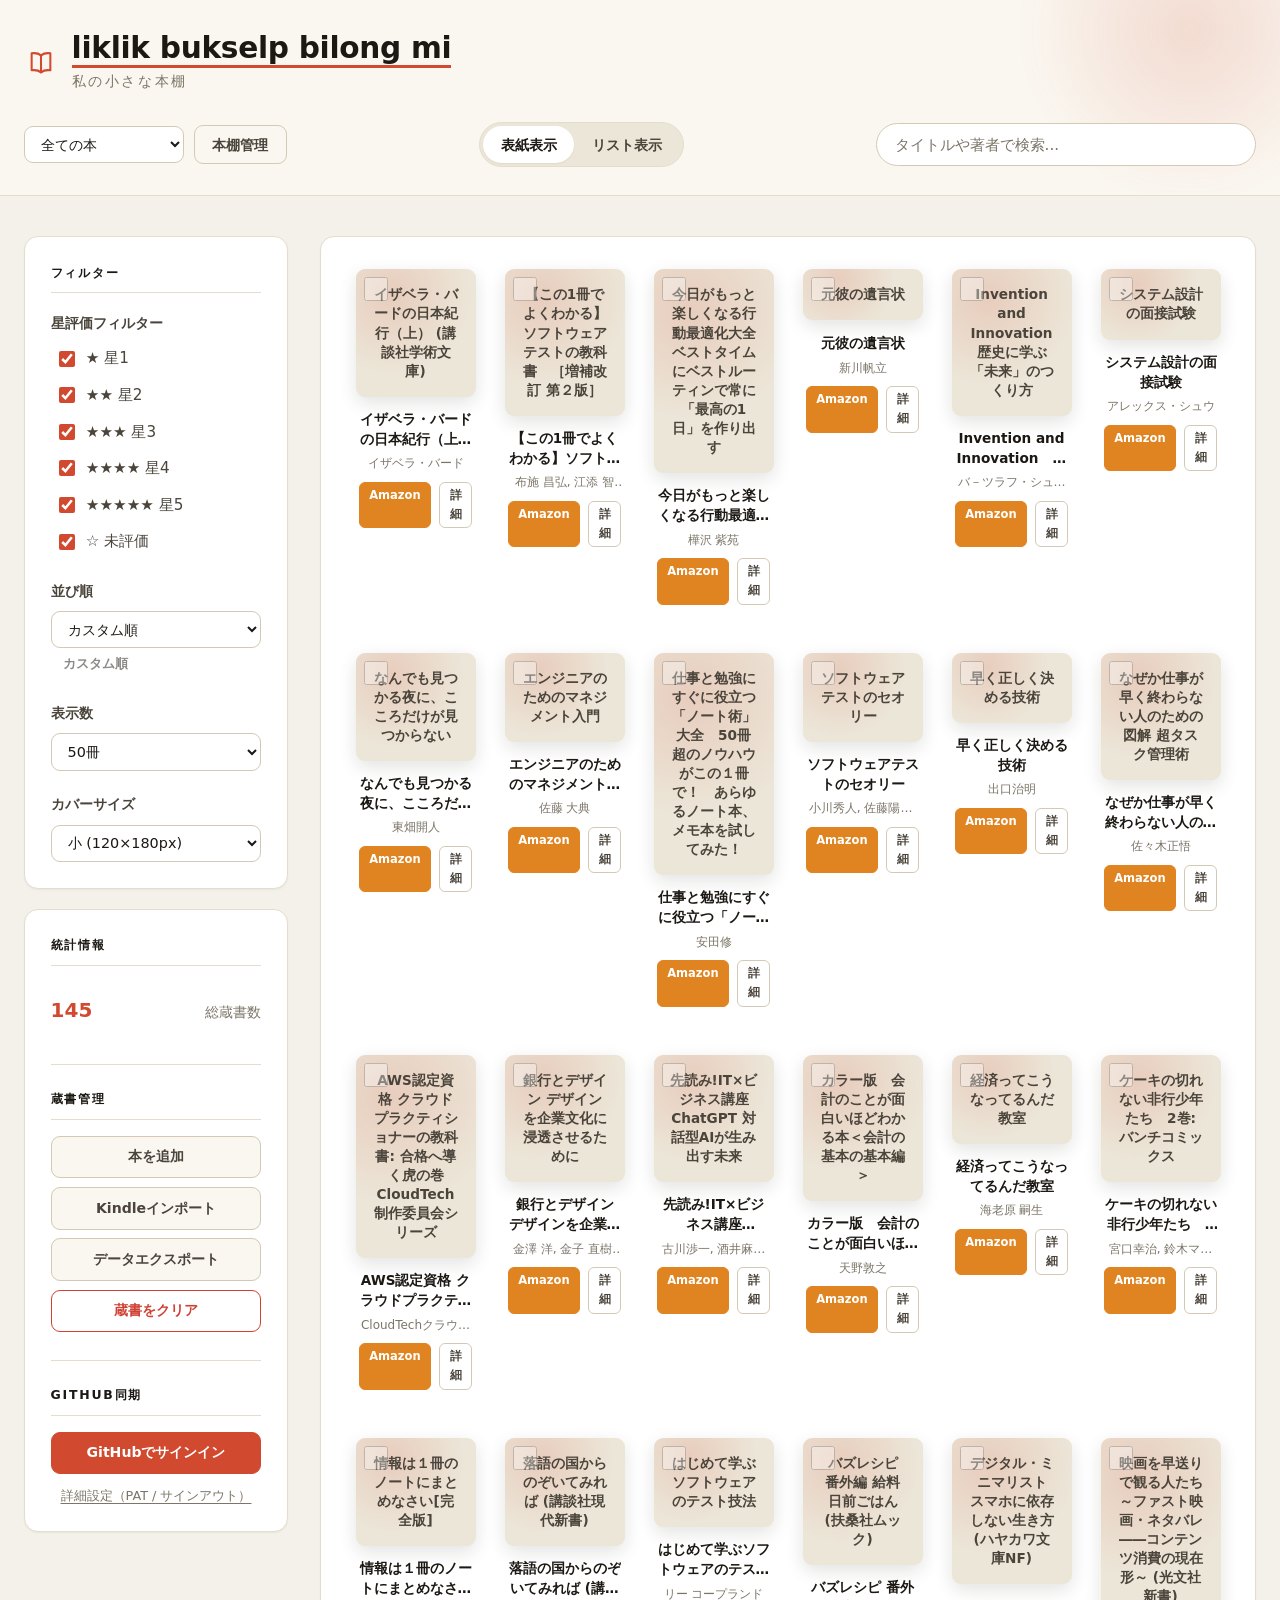
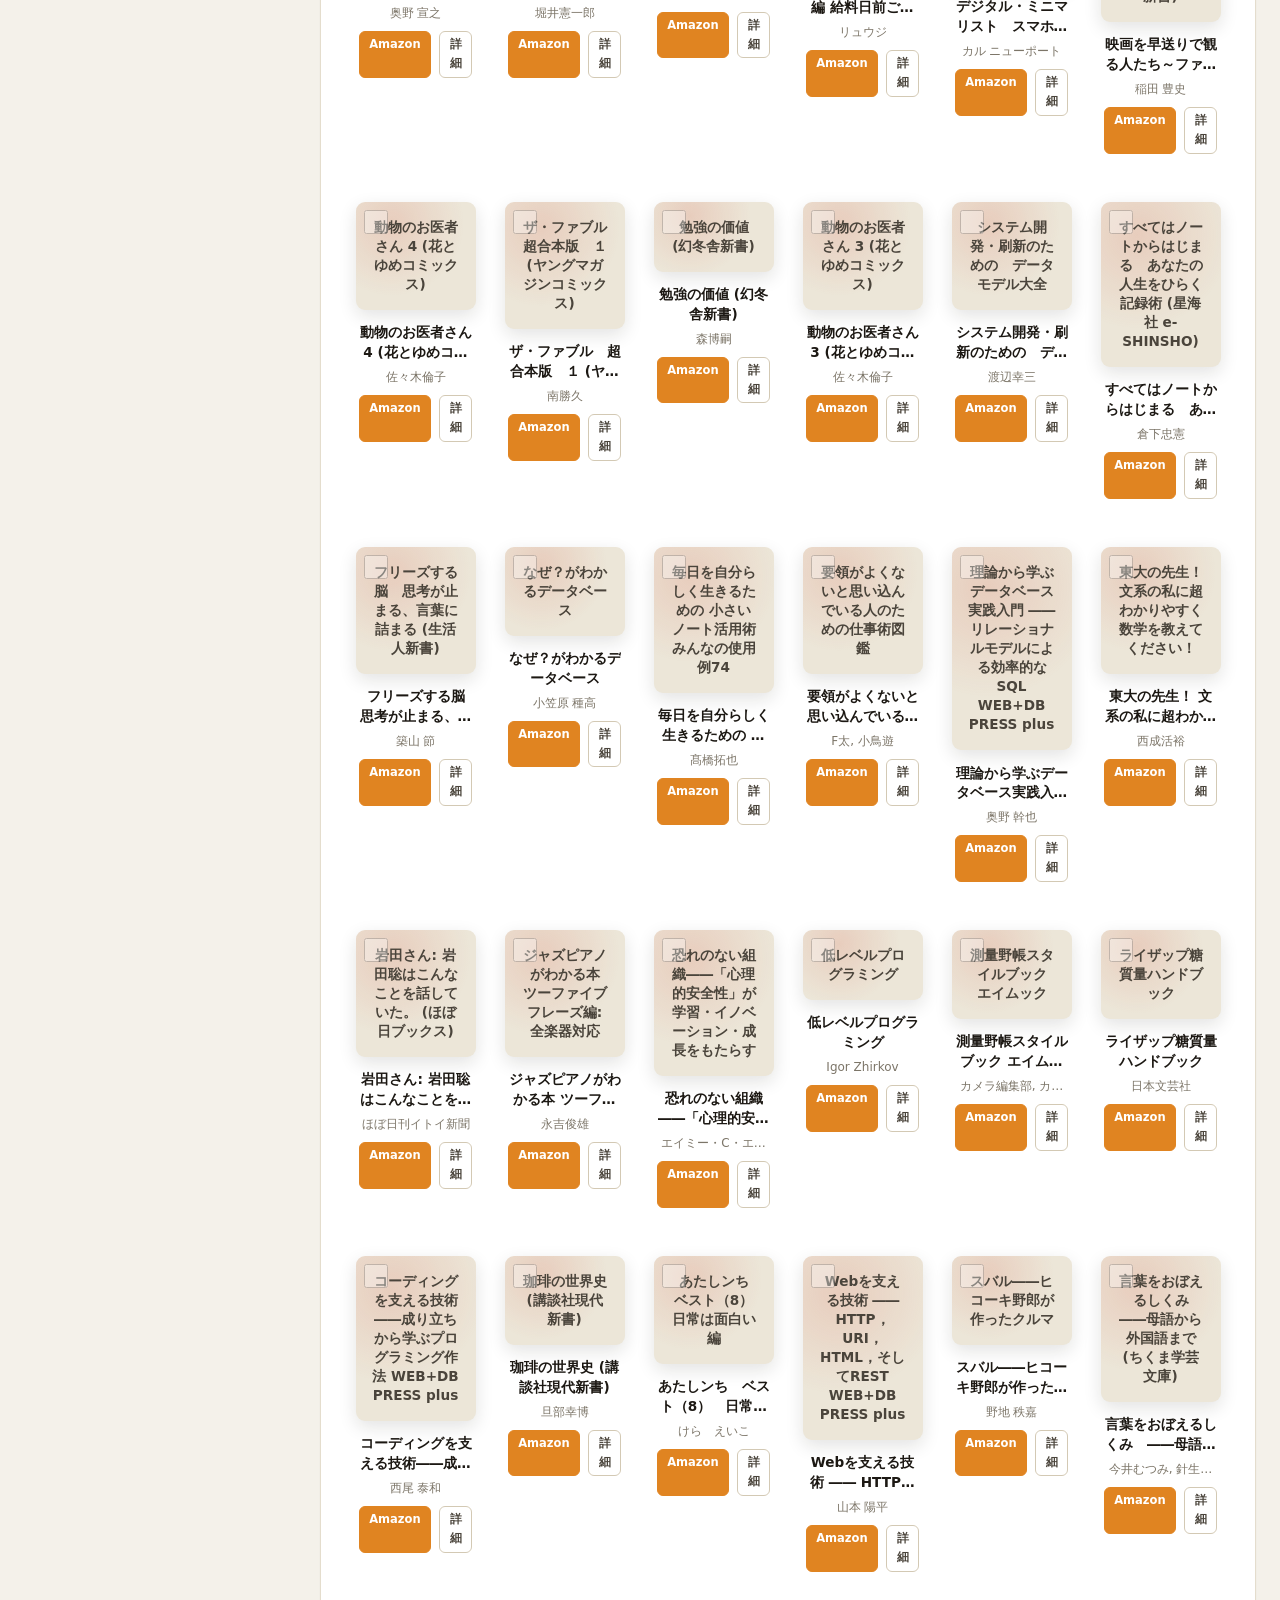
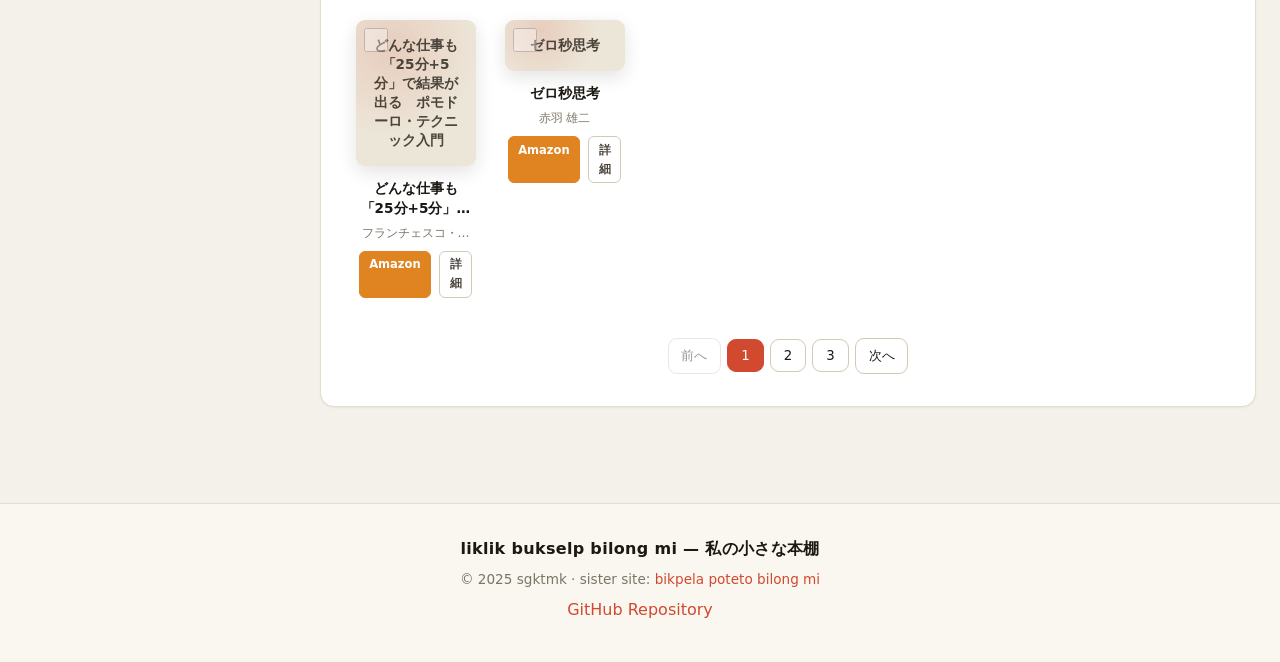
==== commit cb487352: "UIから装飾絵文字を排除してミニマルに - ボタン/見出し/タブ/セレクト/フィルタ/トースト等のラベルから   装飾的な絵文字を一掃（いかにも自動生成然とした印象を解消） - ヘッダーのブックマーク" ====
--- a/index.html
+++ b/index.html
@@ -22,7 +22,12 @@
     <header class="header">
         <div class="container">
             <a href="#" class="header-brand" aria-label="liklik bukselp bilong mi — ホーム">
-                <span class="header-mark" aria-hidden="true">📖</span>
+                <span class="header-mark" aria-hidden="true">
+                    <svg viewBox="0 0 40 40" width="34" height="34" fill="none" stroke="currentColor" stroke-width="2.4" stroke-linecap="round" stroke-linejoin="round">
+                        <path d="M20 11c-3-2.4-7-3-11-2.4v20c4-.6 8 0 11 2.4 3-2.4 7-3 11-2.4v-20c-4-.6-8 0-11 2.4z"/>
+                        <path d="M20 11v20"/>
+                    </svg>
+                </span>
                 <span class="header-wordmark">
                     <span class="header-title">liklik bukselp bilong mi</span>
                     <span class="header-subtitle">私の小さな本棚</span>
@@ -32,10 +37,10 @@
             <div class="header-controls">
                 <div class="bookshelf-controls">
                     <select id="bookshelf-selector" class="bookshelf-selector">
-                        <option value="all">📚 全ての本</option>
+                        <option value="all">全ての本</option>
                     </select>
-                    <button id="manage-bookshelves" class="btn btn-outline">📝 本棚管理</button>
-                    <button id="view-static-page" class="btn btn-secondary" style="display: none;">🌐 静的ページ</button>
+                    <button id="manage-bookshelves" class="btn btn-outline">本棚管理</button>
+                    <button id="view-static-page" class="btn btn-secondary" style="display: none;">静的ページ</button>
                 </div>
                 
                 <div class="view-toggle">
@@ -61,23 +66,23 @@
                         <div class="star-filter-checkboxes">
                             <label class="checkbox-label">
                                 <input type="checkbox" id="star-1" value="1" checked>
-                                ⭐ 星1
+                                ★ 星1
                             </label>
                             <label class="checkbox-label">
                                 <input type="checkbox" id="star-2" value="2" checked>
-                                ⭐⭐ 星2
+                                ★★ 星2
                             </label>
                             <label class="checkbox-label">
                                 <input type="checkbox" id="star-3" value="3" checked>
-                                ⭐⭐⭐ 星3
+                                ★★★ 星3
                             </label>
                             <label class="checkbox-label">
                                 <input type="checkbox" id="star-4" value="4" checked>
-                                ⭐⭐⭐⭐ 星4
+                                ★★★★ 星4
                             </label>
                             <label class="checkbox-label">
                                 <input type="checkbox" id="star-5" value="5" checked>
-                                ⭐⭐⭐⭐⭐ 星5
+                                ★★★★★ 星5
                             </label>
                             <label class="checkbox-label">
                                 <input type="checkbox" id="star-0" value="0" checked>
@@ -134,21 +139,21 @@
                     <div class="library-management">
                         <h3>蔵書管理</h3>
                         <div class="management-buttons">
-                            <button id="add-book-manually" class="btn btn-secondary">➕ 本を追加</button>
-                            <button id="import-kindle" class="btn btn-secondary">📥 Kindleインポート</button>
-                            <button id="export-unified" class="btn btn-secondary">💾 データエクスポート</button>
-                            <button id="clear-library" class="btn btn-danger">🗑️ 蔵書をクリア</button>
+                            <button id="add-book-manually" class="btn btn-secondary">本を追加</button>
+                            <button id="import-kindle" class="btn btn-secondary">Kindleインポート</button>
+                            <button id="export-unified" class="btn btn-secondary">データエクスポート</button>
+                            <button id="clear-library" class="btn btn-danger">蔵書をクリア</button>
                         </div>
                     </div>
 
                     <div class="github-sync-section">
                         <h3>GitHub同期</h3>
                         <div id="github-signed-out" class="management-buttons">
-                            <button id="github-signin" class="btn btn-primary">🔐 GitHubでサインイン</button>
+                            <button id="github-signin" class="btn btn-primary">GitHubでサインイン</button>
                         </div>
                         <div id="github-signed-in" class="management-buttons" style="display: none;">
-                            <button id="github-save" class="btn btn-primary">☁️ GitHubに保存</button>
-                            <button id="github-load" class="btn btn-secondary">🔄 GitHubから読込</button>
+                            <button id="github-save" class="btn btn-primary">GitHubに保存</button>
+                            <button id="github-load" class="btn btn-secondary">GitHubから読込</button>
                         </div>
                         <div id="github-sync-status" class="github-sync-status" style="display: none;"></div>
                         <button id="github-settings" class="github-settings-link">詳細設定（PAT / サインアウト）</button>
@@ -158,14 +163,14 @@
 
             <section class="bookshelf-container">
                 <div class="loading" id="loading">
-                    📚 本棚を準備中...
+                    本棚を準備中...
                 </div>
 
                 <!-- Bookshelf Overview Section -->
                 <div class="bookshelves-overview" id="bookshelves-overview" style="display: none;">
-                    <h2 class="section-title">📚 本棚一覧</h2>
+                    <h2 class="section-title">本棚一覧</h2>
                     <div class="bookshelf-overview-controls">
-                        <button id="toggle-bookshelf-display" class="btn btn-secondary">🖼️ 画像表示切替</button>
+                        <button id="toggle-bookshelf-display" class="btn btn-secondary">画像表示切替</button>
                     </div>
                     <div class="bookshelves-grid" id="bookshelves-grid">
                         <!-- Bookshelves overview will be loaded here -->
@@ -223,7 +228,7 @@
         <div class="modal-content">
             <button class="modal-close" id="bookshelf-modal-close">×</button>
             <div class="modal-header">
-                <h2>📚 本棚管理</h2>
+                <h2>本棚管理</h2>
                 <button id="add-bookshelf" class="btn btn-primary">+ 新しい本棚</button>
             </div>
             <div id="bookshelves-list">
@@ -237,7 +242,7 @@
         <div class="modal-content">
             <button class="modal-close" id="bookshelf-form-modal-close">×</button>
             <div class="modal-header">
-                <h2 id="bookshelf-form-title">📚 新しい本棚</h2>
+                <h2 id="bookshelf-form-title">新しい本棚</h2>
             </div>
             <div class="modal-body">
                 <div class="form-group">
@@ -255,7 +260,7 @@
                 <div class="form-group">
                     <label class="checkbox-label">
                         <input type="checkbox" id="bookshelf-is-public">
-                        📤 この本棚を公開する（静的ページ生成可能）
+                        この本棚を公開する（静的ページ生成可能）
                     </label>
                 </div>
                 <div class="form-actions" style="margin-top: 2rem; display: flex; gap: 1rem; justify-content: flex-end;">
@@ -271,13 +276,13 @@
         <div class="modal-content">
             <button class="modal-close" id="static-share-modal-close">×</button>
             <div class="modal-header">
-                <h2>📄 静的ページ生成</h2>
+                <h2>静的ページ生成</h2>
             </div>
             <div class="modal-body">
                 <div id="share-generation-form">
 
                     <div class="form-actions">
-                        <button id="generate-static-page" class="btn btn-primary">📄 静的ページを生成</button>
+                        <button id="generate-static-page" class="btn btn-primary">静的ページを生成</button>
                         <button id="cancel-static-share" class="btn btn-secondary">キャンセル</button>
                     </div>
                 </div>
@@ -296,7 +301,7 @@
         <div class="modal-content">
             <button class="modal-close" id="import-modal-close">×</button>
             <div class="modal-header">
-                <h2>📥 Kindleデータインポート</h2>
+                <h2>Kindleデータインポート</h2>
             </div>
             <div class="modal-body">
                 <div class="import-options">
@@ -308,12 +313,12 @@
 
                 </div>
                 <div id="book-selection" class="book-selection" style="display: none;">
-                    <h3>📚 インポートする本を選択</h3>
+                    <h3>インポートする本を選択</h3>
                     <div class="selection-controls">
                         <div class="filter-options" style="margin-bottom: 1rem;">
                             <label style="display: flex; align-items: center; gap: 0.5rem;">
                                 <input type="checkbox" id="hide-existing-books" checked>
-                                <span>📚 インポート済みの本を非表示にする</span>
+                                <span>インポート済みの本を非表示にする</span>
                             </label>
                         </div>
                         <button id="select-all-books" class="btn btn-small">全て選択</button>
@@ -340,24 +345,24 @@
         <div class="modal-content">
             <button class="modal-close" id="add-book-modal-close">×</button>
             <div class="modal-header">
-                <h2>➕ 本を追加</h2>
+                <h2>本を追加</h2>
             </div>
             <div class="modal-body">
                 <div class="form-group">
-                    <label for="add-book-format">📚 本の形式</label>
+                    <label for="add-book-format">本の形式</label>
                     <select id="add-book-format">
                         <option value="auto" selected>自動判定（ISBN→紙、ASIN→Kindle）</option>
-                        <option value="paper">📕 紙の本</option>
-                        <option value="kindle">📱 Kindle</option>
-                        <option value="epub">📗 EPUB</option>
-                        <option value="pdf">📄 PDF</option>
+                        <option value="paper">紙の本</option>
+                        <option value="kindle">Kindle</option>
+                        <option value="epub">EPUB</option>
+                        <option value="pdf">PDF</option>
                     </select>
                 </div>
 
                 <div class="add-book-tabs">
-                    <button type="button" class="add-book-tab active" data-tab="search">🔍 検索して追加</button>
-                    <button type="button" class="add-book-tab" data-tab="code">🆔 ASIN / ISBN</button>
-                    <button type="button" class="add-book-tab" data-tab="barcode">📷 バーコード</button>
+                    <button type="button" class="add-book-tab active" data-tab="search">検索して追加</button>
+                    <button type="button" class="add-book-tab" data-tab="code">ASIN / ISBN</button>
+                    <button type="button" class="add-book-tab" data-tab="barcode">バーコード</button>
                 </div>
 
                 <!-- タイトル・著者検索タブ -->
@@ -366,7 +371,7 @@
                         <label for="book-search-query">タイトル・著者で検索</label>
                         <div class="asin-input-container">
                             <input type="text" id="book-search-query" placeholder="例: リーダブルコード" />
-                            <button type="button" id="book-search-btn" class="btn btn-small btn-primary">🔍 検索</button>
+                            <button type="button" id="book-search-btn" class="btn btn-small btn-primary">検索</button>
                         </div>
                         <small style="color: #666; display: block; margin-top: 0.25rem;">
                             Google Books から候補を検索し、クリックひとつで登録できます
@@ -382,7 +387,7 @@
                         <label for="manual-asin">ASIN / ISBN</label>
                         <div class="asin-input-container">
                             <input type="text" id="manual-asin" placeholder="B012345678 / 9784873119038 / AmazonのURL" />
-                            <button type="button" id="fetch-book-info" class="btn btn-small btn-secondary">📥 自動取得</button>
+                            <button type="button" id="fetch-book-info" class="btn btn-small btn-secondary">自動取得</button>
                         </div>
                         <small style="color: #666; display: block; margin-top: 0.25rem;">
                             ASIN (10桁)、ISBN-10 (10桁)、ISBN-13 (13桁) のいずれかを入力。
@@ -399,7 +404,7 @@
                         <input type="text" id="manual-authors" placeholder="著者名" />
                     </div>
 
-                    <button id="add-manually" class="btn btn-primary">➕ 蔵書に追加</button>
+                    <button id="add-manually" class="btn btn-primary">蔵書に追加</button>
                 </div>
 
                 <!-- バーコードスキャンタブ -->
@@ -412,7 +417,7 @@
                         <video id="barcode-video" playsinline muted style="display: none;"></video>
                     </div>
                     <div class="form-actions" style="margin-top: 0.5rem;">
-                        <button type="button" id="barcode-start" class="btn btn-primary">📷 スキャン開始</button>
+                        <button type="button" id="barcode-start" class="btn btn-primary">スキャン開始</button>
                         <button type="button" id="barcode-stop" class="btn btn-secondary" style="display: none;">⏹ 停止</button>
                     </div>
                     <div id="barcode-status" class="asin-status" style="display: none;"></div>
@@ -430,7 +435,7 @@
         <div class="modal-content">
             <button class="modal-close" id="github-settings-modal-close">×</button>
             <div class="modal-header">
-                <h2>⚙️ GitHub連携の詳細設定</h2>
+                <h2>GitHub連携の詳細設定</h2>
             </div>
             <div class="modal-body">
                 <p class="modal-description">
--- a/css/bookshelf.css
+++ b/css/bookshelf.css
@@ -156,11 +156,18 @@
 }
 
 .header-mark {
-    font-size: 2.4rem;
-    line-height: 1;
-    display: inline-block;
-    filter: drop-shadow(0 6px 10px rgba(28, 24, 19, 0.18));
-    animation: float 5.5s ease-in-out infinite;
+    display: inline-flex;
+    align-items: center;
+    justify-content: center;
+    color: var(--accent);
+    line-height: 0;
+    animation: float 6s ease-in-out infinite;
+}
+
+.header-mark svg {
+    display: block;
+    width: 34px;
+    height: 34px;
 }
 
 .header-wordmark {
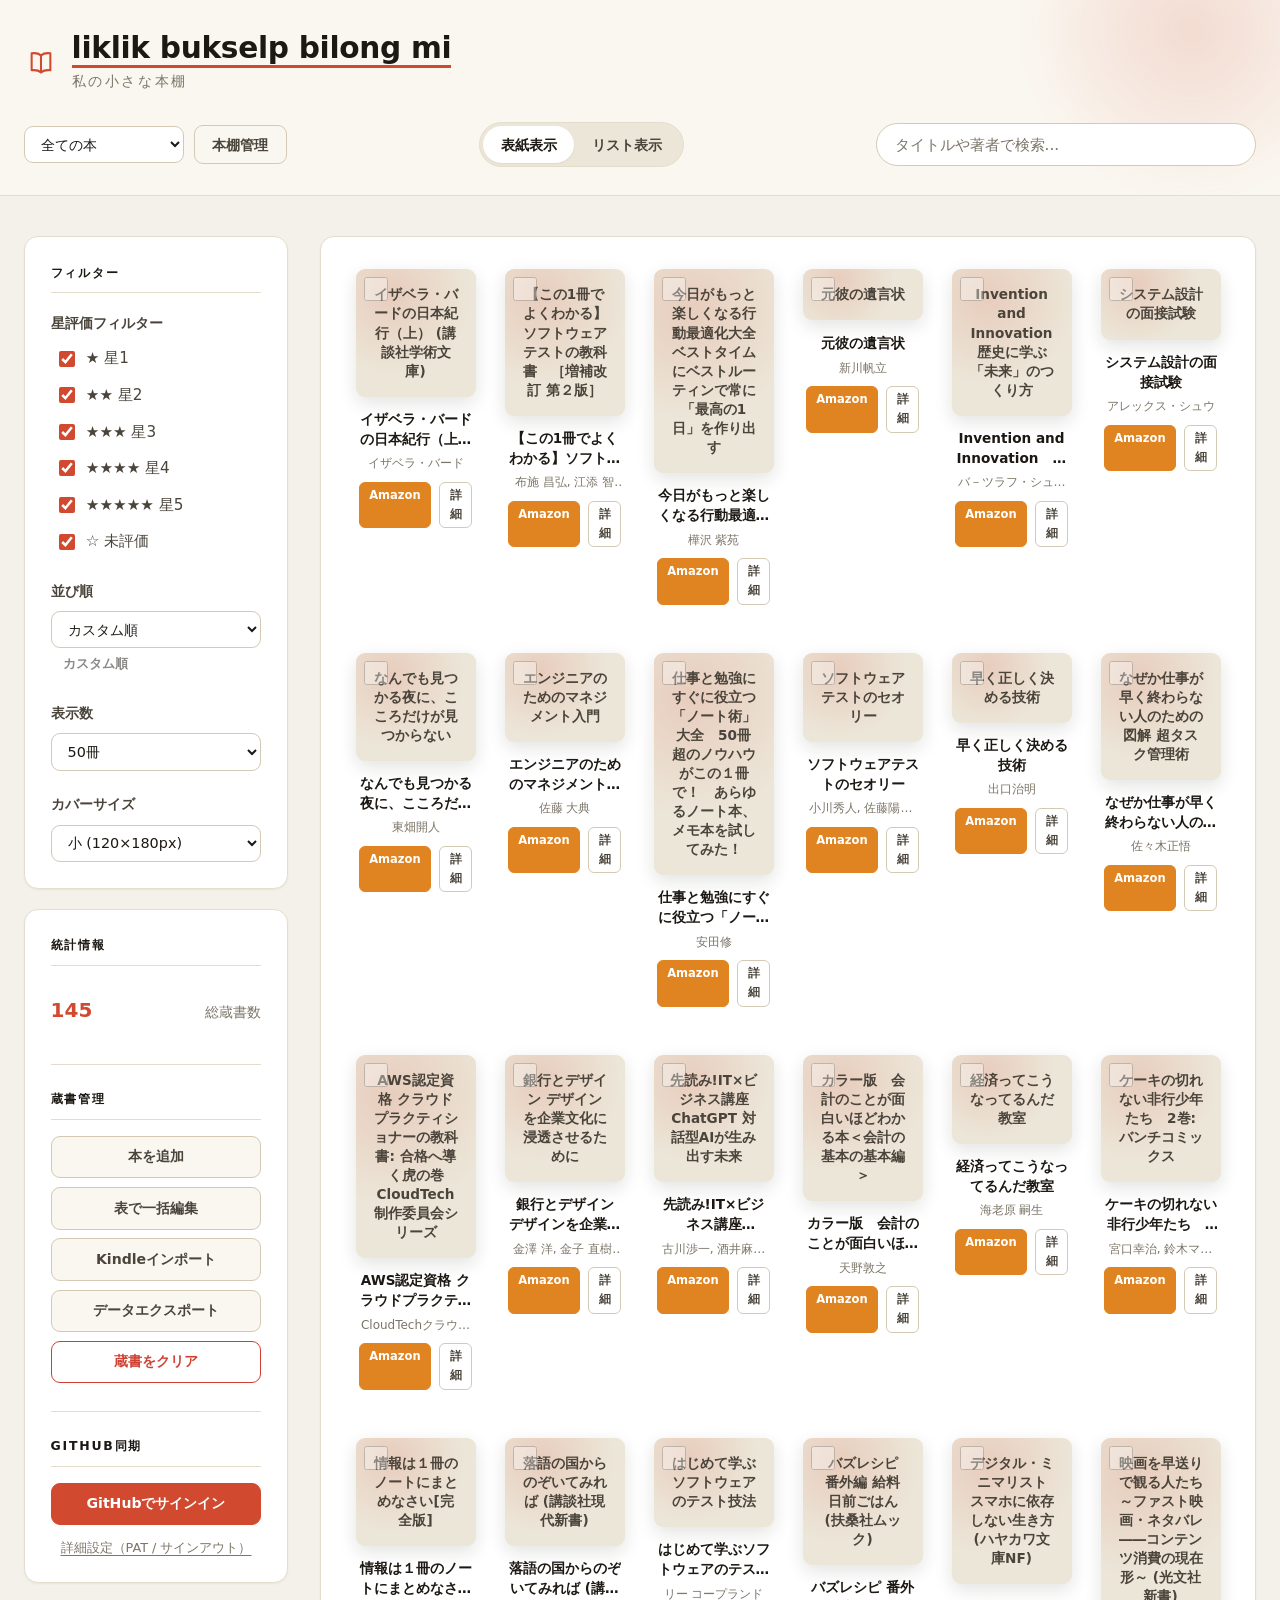
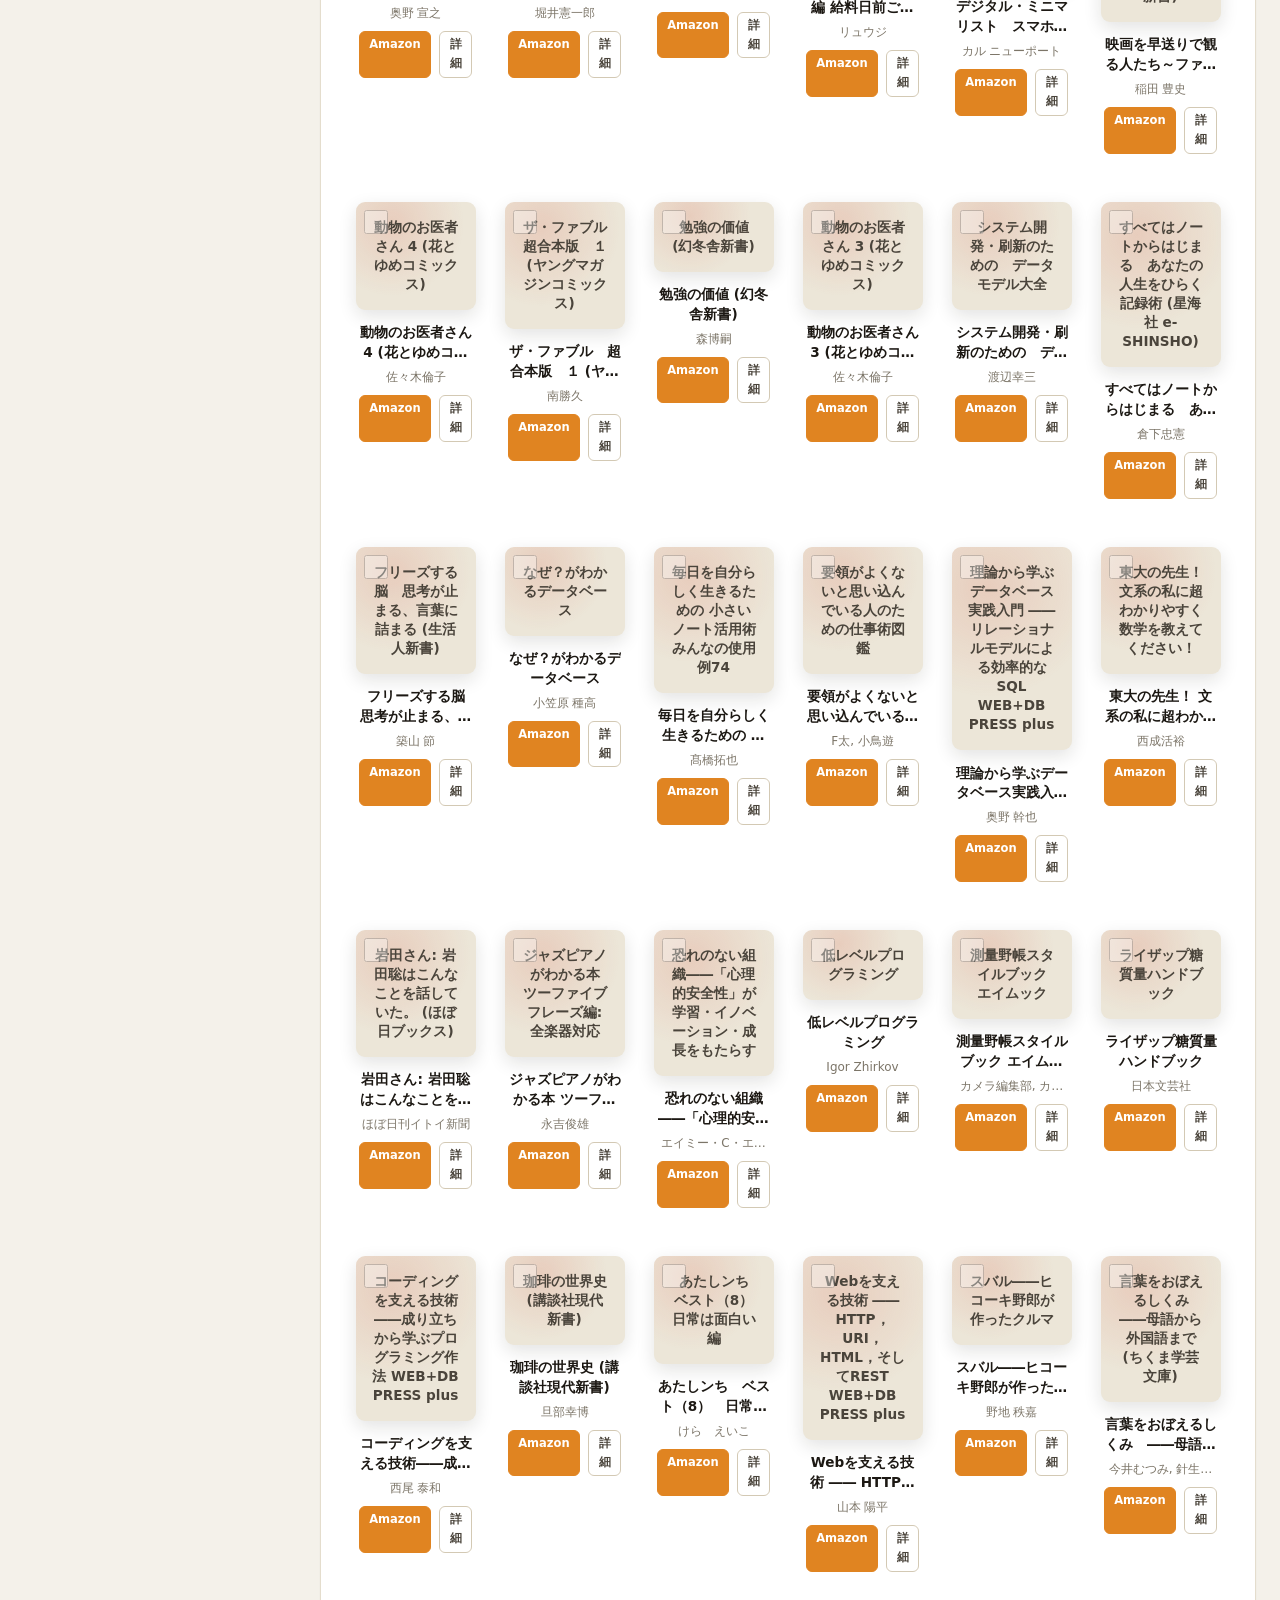
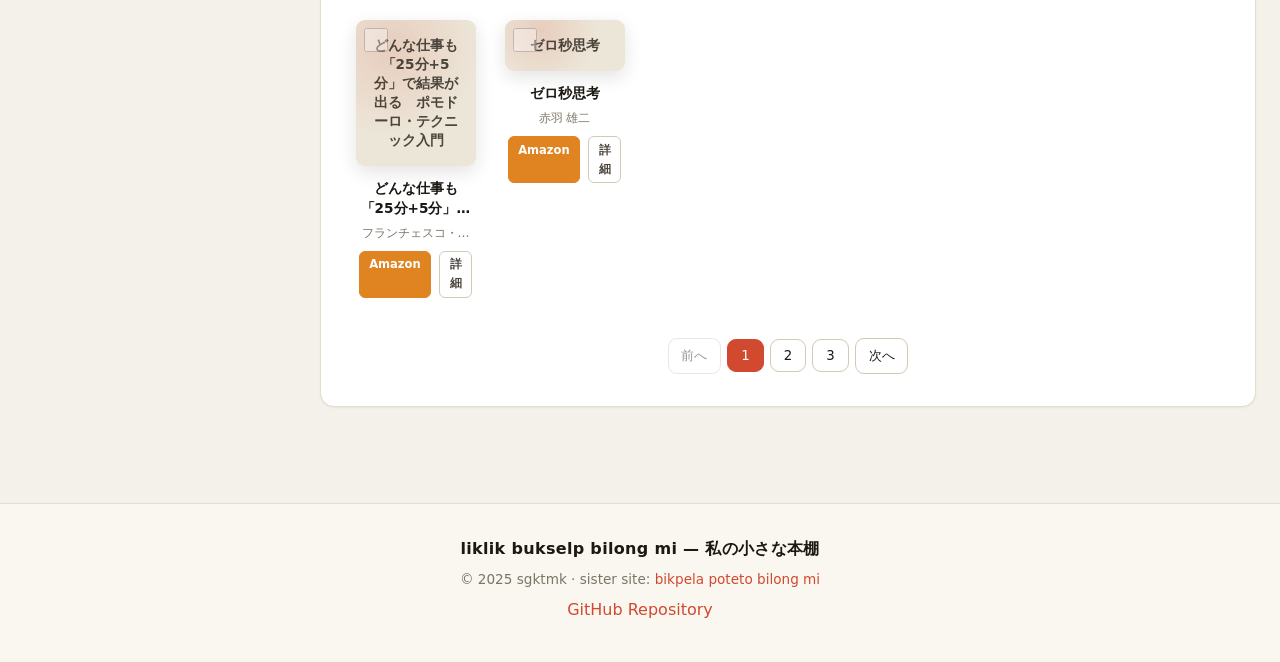
==== commit 4c9dbc35: "Add bulk table book management" ====
--- a/index.html
+++ b/index.html
@@ -140,6 +140,7 @@
                         <h3>蔵書管理</h3>
                         <div class="management-buttons">
                             <button id="add-book-manually" class="btn btn-secondary">本を追加</button>
+                            <button id="bulk-edit-books" class="btn btn-secondary">表で一括編集</button>
                             <button id="import-kindle" class="btn btn-secondary">Kindleインポート</button>
                             <button id="export-unified" class="btn btn-secondary">データエクスポート</button>
                             <button id="clear-library" class="btn btn-danger">蔵書をクリア</button>
@@ -430,6 +431,44 @@
         </div>
     </div>
 
+
+    <!-- Bulk Table Edit Modal -->
+    <div id="bulk-edit-modal" class="modal">
+        <div class="modal-content bulk-edit-modal-content">
+            <button class="modal-close" id="bulk-edit-modal-close">×</button>
+            <div class="modal-header bulk-edit-header">
+                <div>
+                    <h2>表形式で一括追加・編集・削除</h2>
+                    <p class="modal-description">表示中の絞り込み結果を表で編集できます。行追加・削除予約後、「変更を保存」でまとめて反映します。</p>
+                </div>
+                <div class="bulk-edit-actions">
+                    <button id="bulk-add-row" class="btn btn-secondary">+ 行を追加</button>
+                    <button id="bulk-save-changes" class="btn btn-primary">変更を保存</button>
+                </div>
+            </div>
+            <div class="modal-body">
+                <div id="bulk-edit-summary" class="bulk-edit-summary"></div>
+                <div class="bulk-edit-table-wrap">
+                    <table class="bulk-edit-table">
+                        <thead>
+                            <tr>
+                                <th>操作</th>
+                                <th>ASIN / ISBN *</th>
+                                <th>タイトル *</th>
+                                <th>著者</th>
+                                <th>形式</th>
+                                <th>購入日</th>
+                                <th>評価</th>
+                                <th>メモ</th>
+                            </tr>
+                        </thead>
+                        <tbody id="bulk-edit-table-body"></tbody>
+                    </table>
+                </div>
+            </div>
+        </div>
+    </div>
+
     <!-- GitHub Sync Settings Modal (詳細設定・PATフォールバック) -->
     <div id="github-settings-modal" class="modal">
         <div class="modal-content">
--- a/css/bookshelf.css
+++ b/css/bookshelf.css
@@ -2156,3 +2156,115 @@
     .filter-section, .stats-section { padding: 1.25rem; }
     .book-detail-header { flex-direction: column; align-items: center; text-align: center; }
 }
+
+/* Bulk table edit mode */
+.bulk-edit-modal-content {
+    width: min(1320px, 96vw);
+    max-width: 1320px;
+}
+
+.bulk-edit-header {
+    align-items: flex-start;
+    gap: 1rem;
+}
+
+.bulk-edit-actions {
+    display: flex;
+    flex-wrap: wrap;
+    gap: 0.5rem;
+    justify-content: flex-end;
+}
+
+.bulk-edit-summary {
+    margin-bottom: 0.75rem;
+    padding: 0.75rem 1rem;
+    border: 1px solid var(--line);
+    border-radius: var(--r-sm);
+    background: var(--surface-2);
+    color: var(--ink-soft);
+    font-size: 0.92rem;
+}
+
+.bulk-edit-table-wrap {
+    max-height: min(68vh, 760px);
+    overflow: auto;
+    border: 1px solid var(--line);
+    border-radius: var(--r);
+    background: var(--surface);
+}
+
+.bulk-edit-table {
+    width: 100%;
+    min-width: 1120px;
+    border-collapse: collapse;
+    font-size: 0.9rem;
+}
+
+.bulk-edit-table th,
+.bulk-edit-table td {
+    padding: 0.55rem;
+    border-bottom: 1px solid var(--line);
+    vertical-align: top;
+}
+
+.bulk-edit-table th {
+    position: sticky;
+    top: 0;
+    z-index: 1;
+    background: var(--surface-2);
+    color: var(--ink-soft);
+    text-align: left;
+    font-weight: 700;
+}
+
+.bulk-edit-table input,
+.bulk-edit-table select,
+.bulk-edit-table textarea {
+    width: 100%;
+    min-width: 0;
+    padding: 0.45rem 0.55rem;
+    border: 1px solid var(--line-strong);
+    border-radius: var(--r-xs);
+    background: var(--surface);
+    color: var(--ink);
+    font: inherit;
+}
+
+.bulk-edit-table textarea {
+    min-width: 220px;
+    resize: vertical;
+}
+
+.bulk-edit-table .bulk-asin { min-width: 130px; }
+.bulk-edit-table .bulk-title { min-width: 240px; }
+.bulk-edit-table .bulk-authors { min-width: 180px; }
+.bulk-edit-table .bulk-acquired-time { min-width: 140px; }
+.bulk-edit-table .bulk-rating { min-width: 100px; }
+
+.bulk-row-actions {
+    min-width: 96px;
+    white-space: nowrap;
+}
+
+.bulk-row-new {
+    background: rgba(47, 143, 91, 0.08);
+}
+
+.bulk-row-delete {
+    background: rgba(207, 64, 51, 0.10);
+    opacity: 0.72;
+}
+
+.bulk-row-delete input,
+.bulk-row-delete select,
+.bulk-row-delete textarea {
+    text-decoration: line-through;
+}
+
+@media (max-width: 760px) {
+    .bulk-edit-header,
+    .bulk-edit-actions {
+        flex-direction: column;
+        align-items: stretch;
+    }
+}
